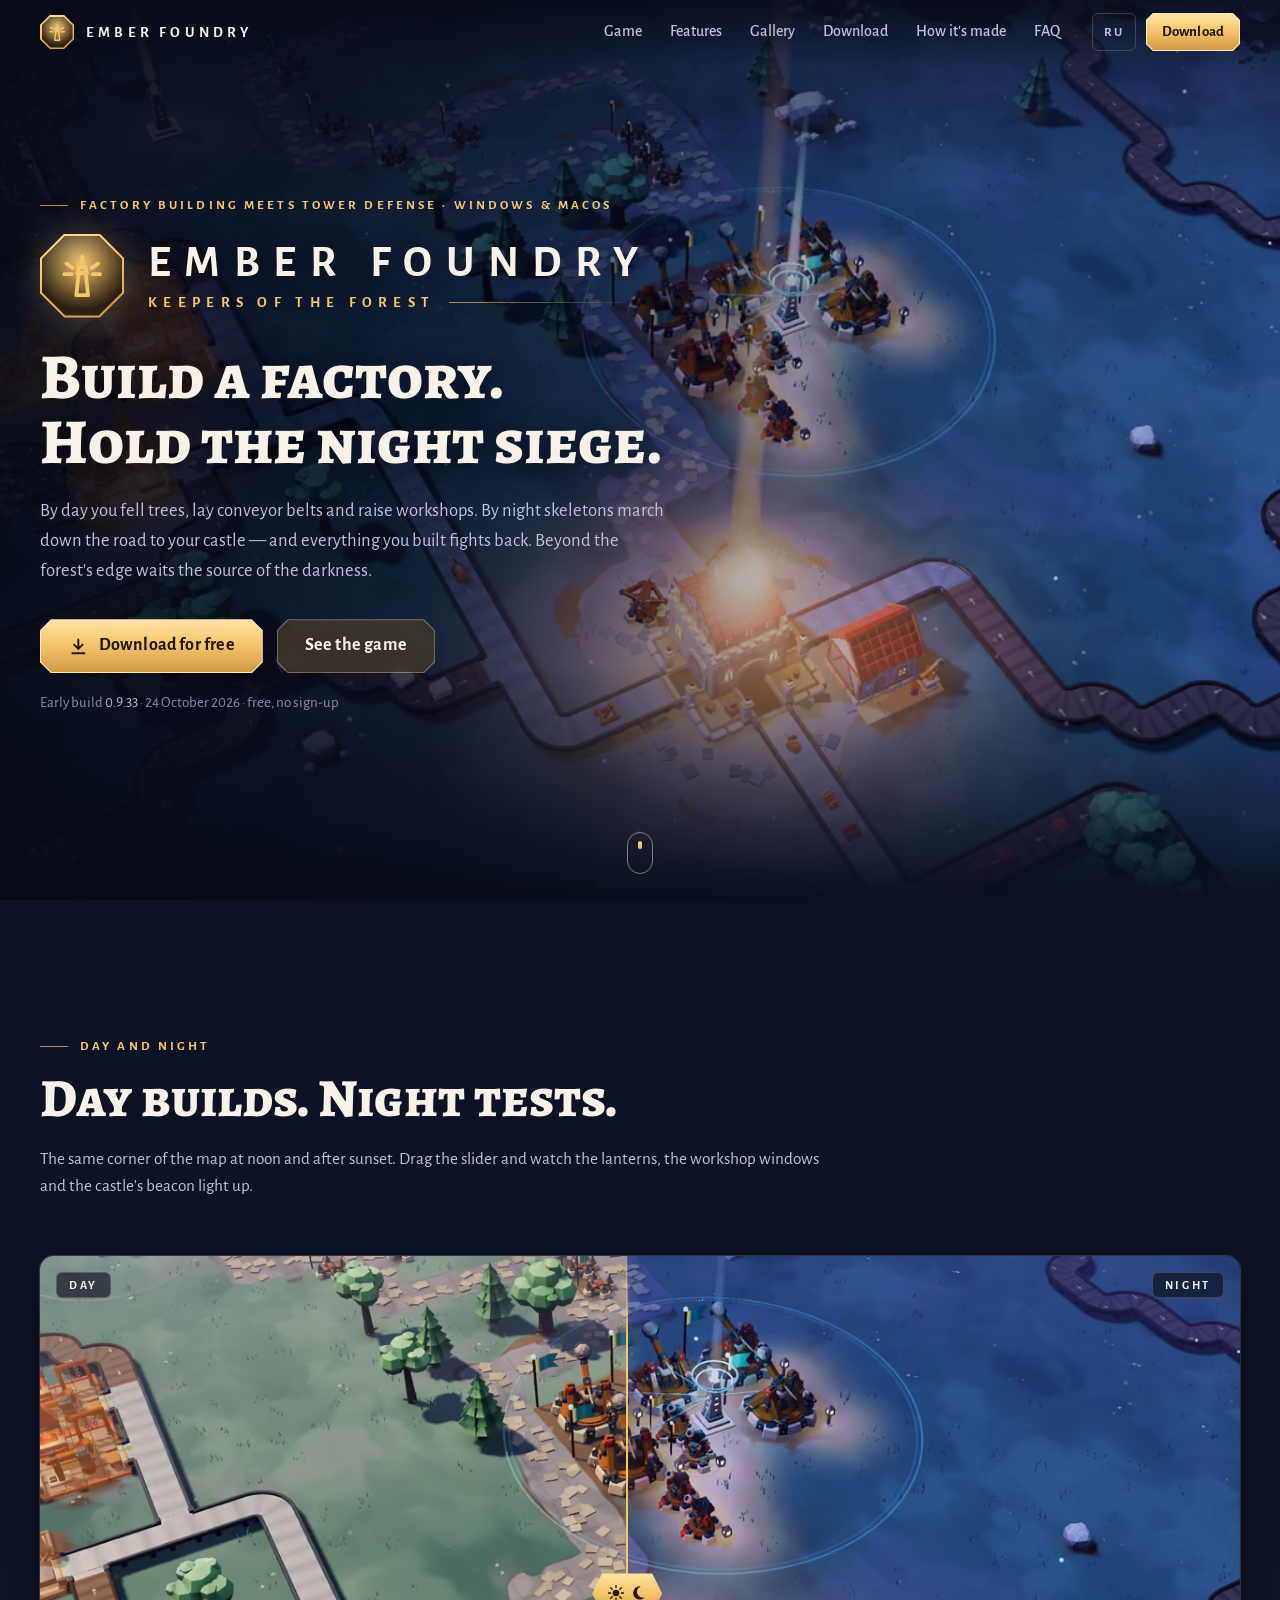
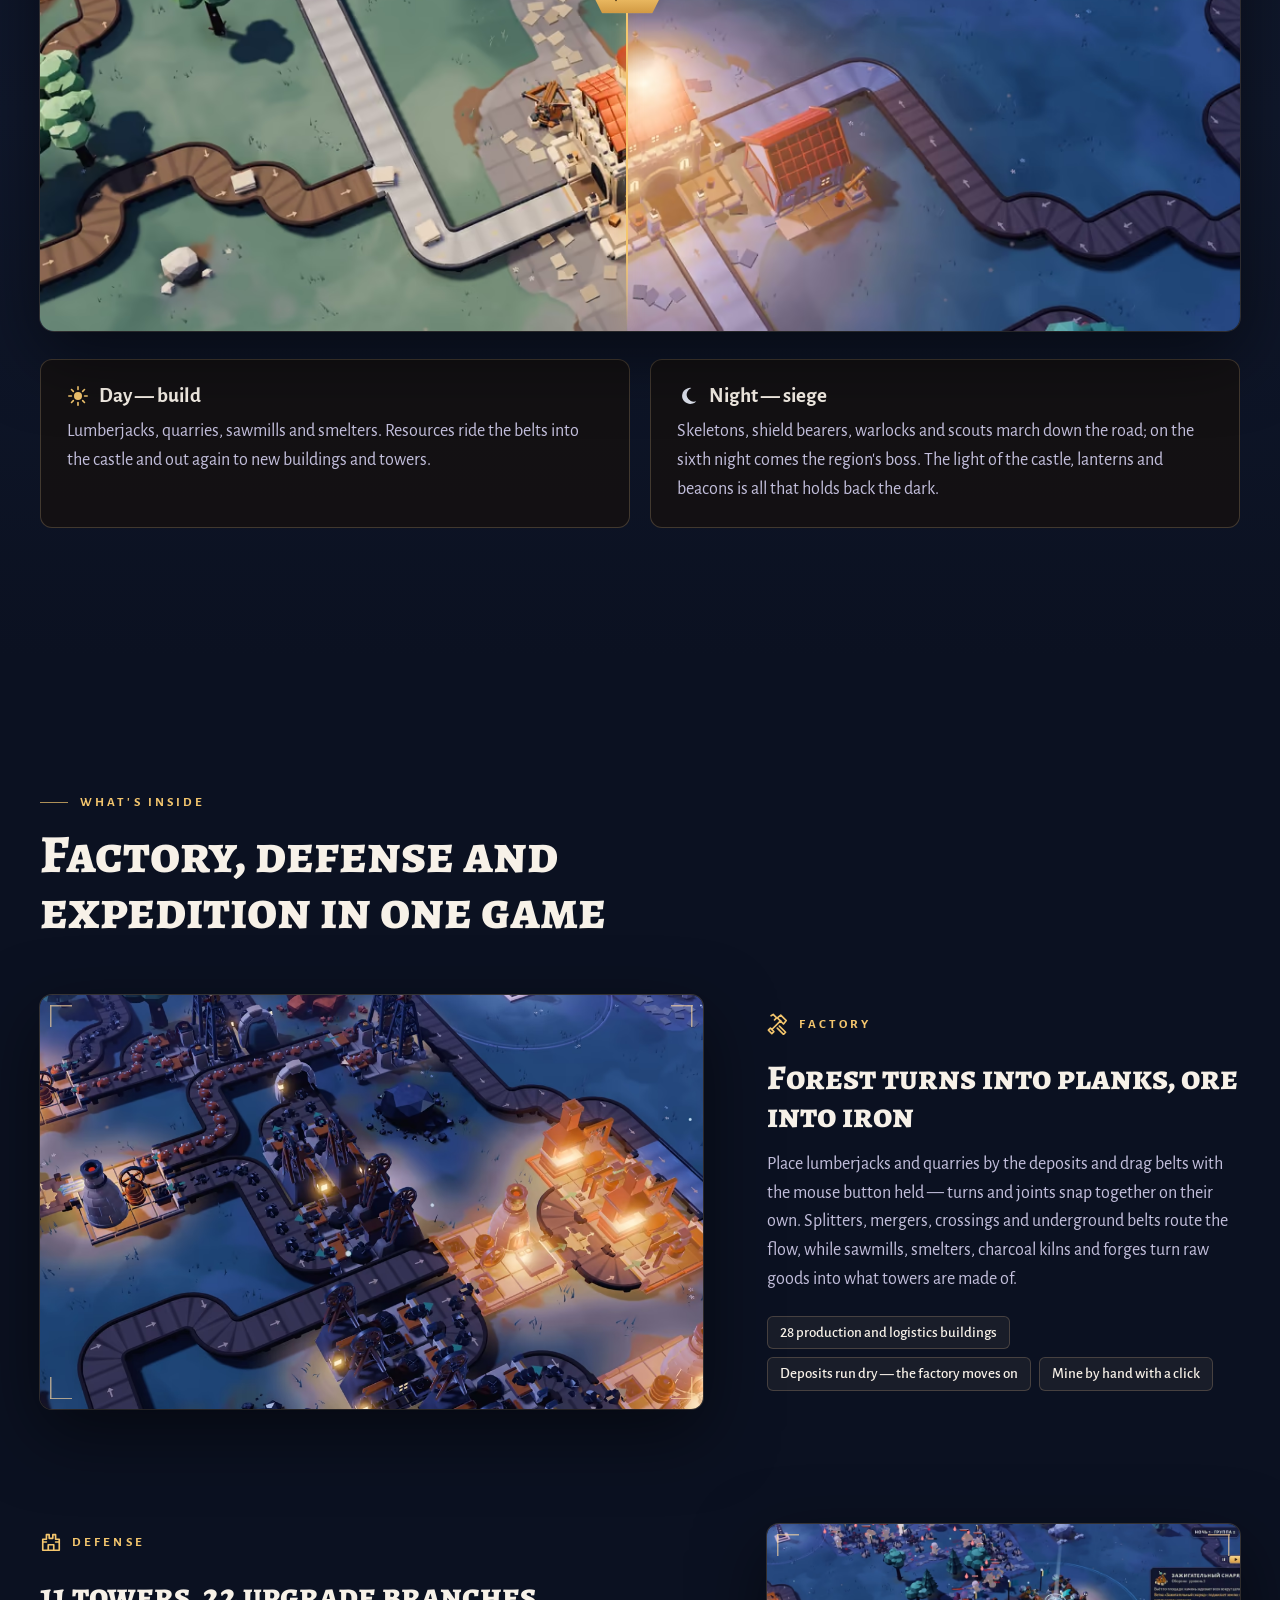
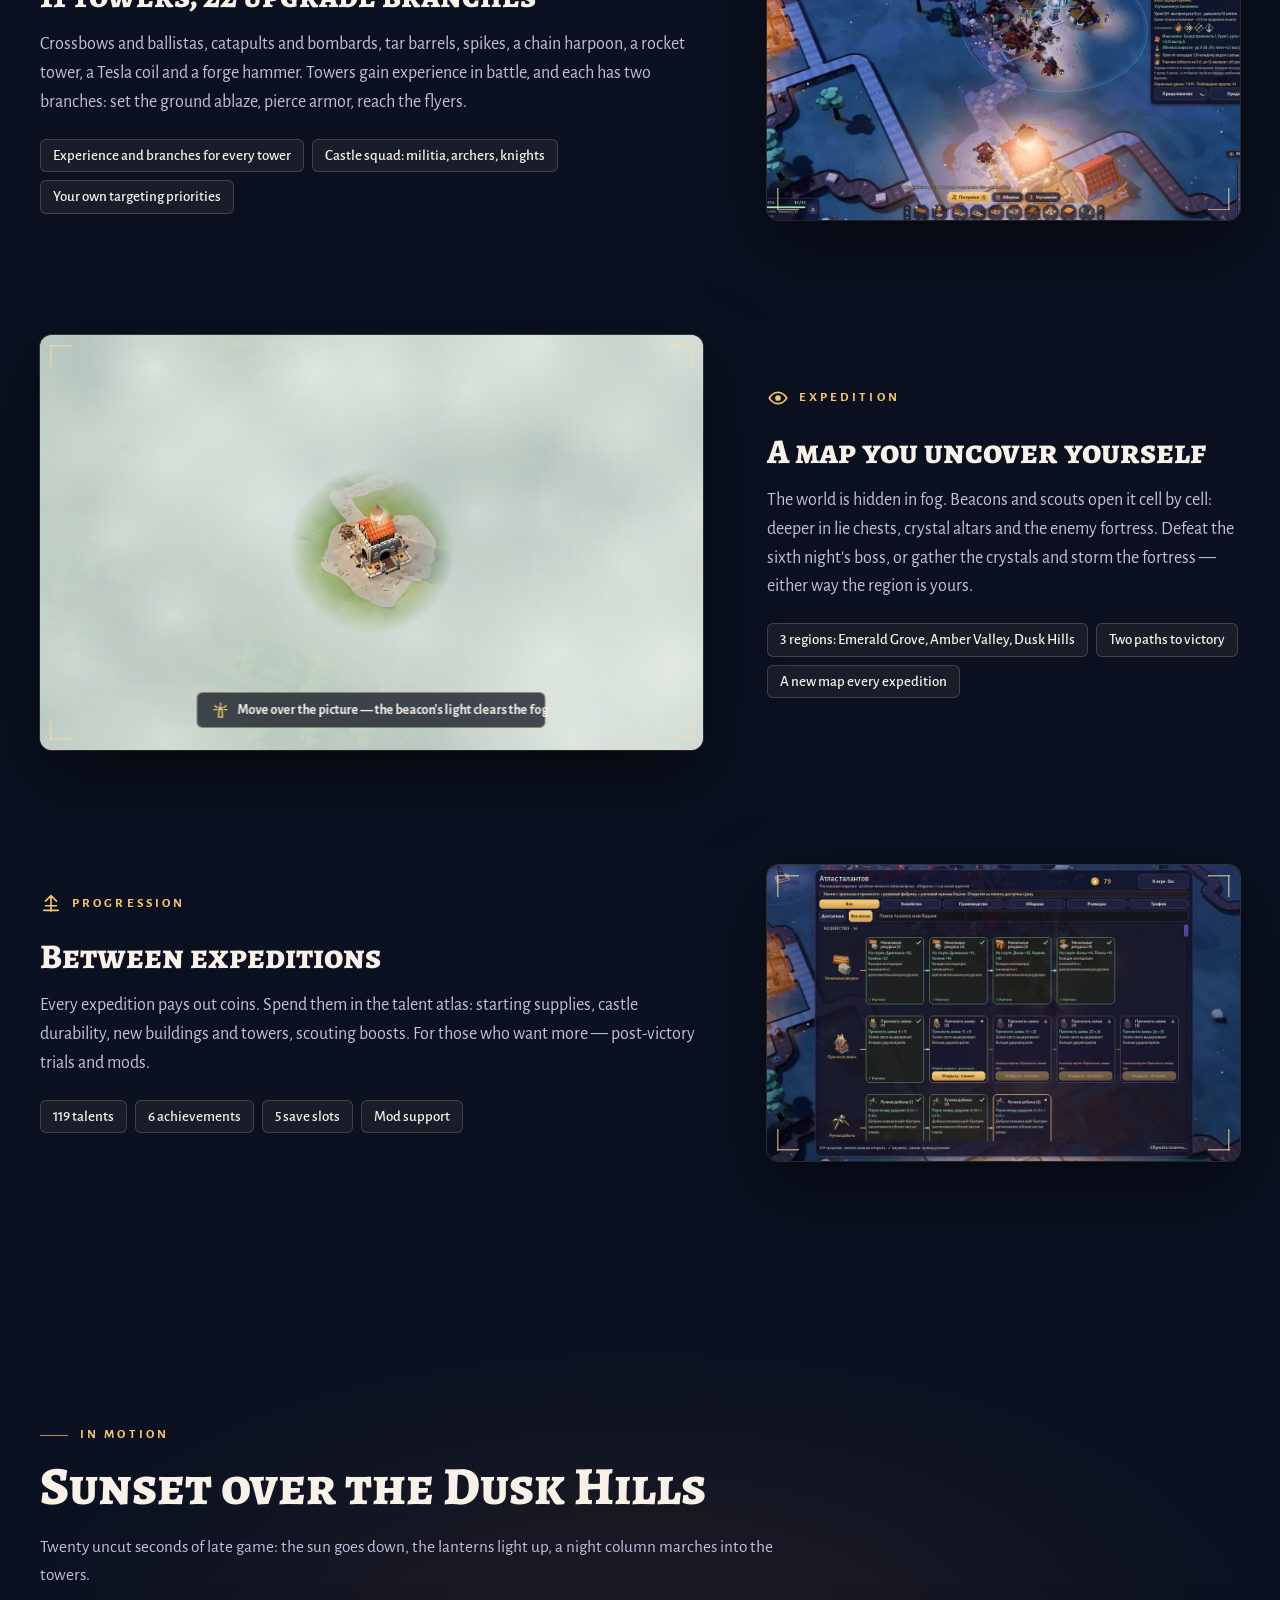
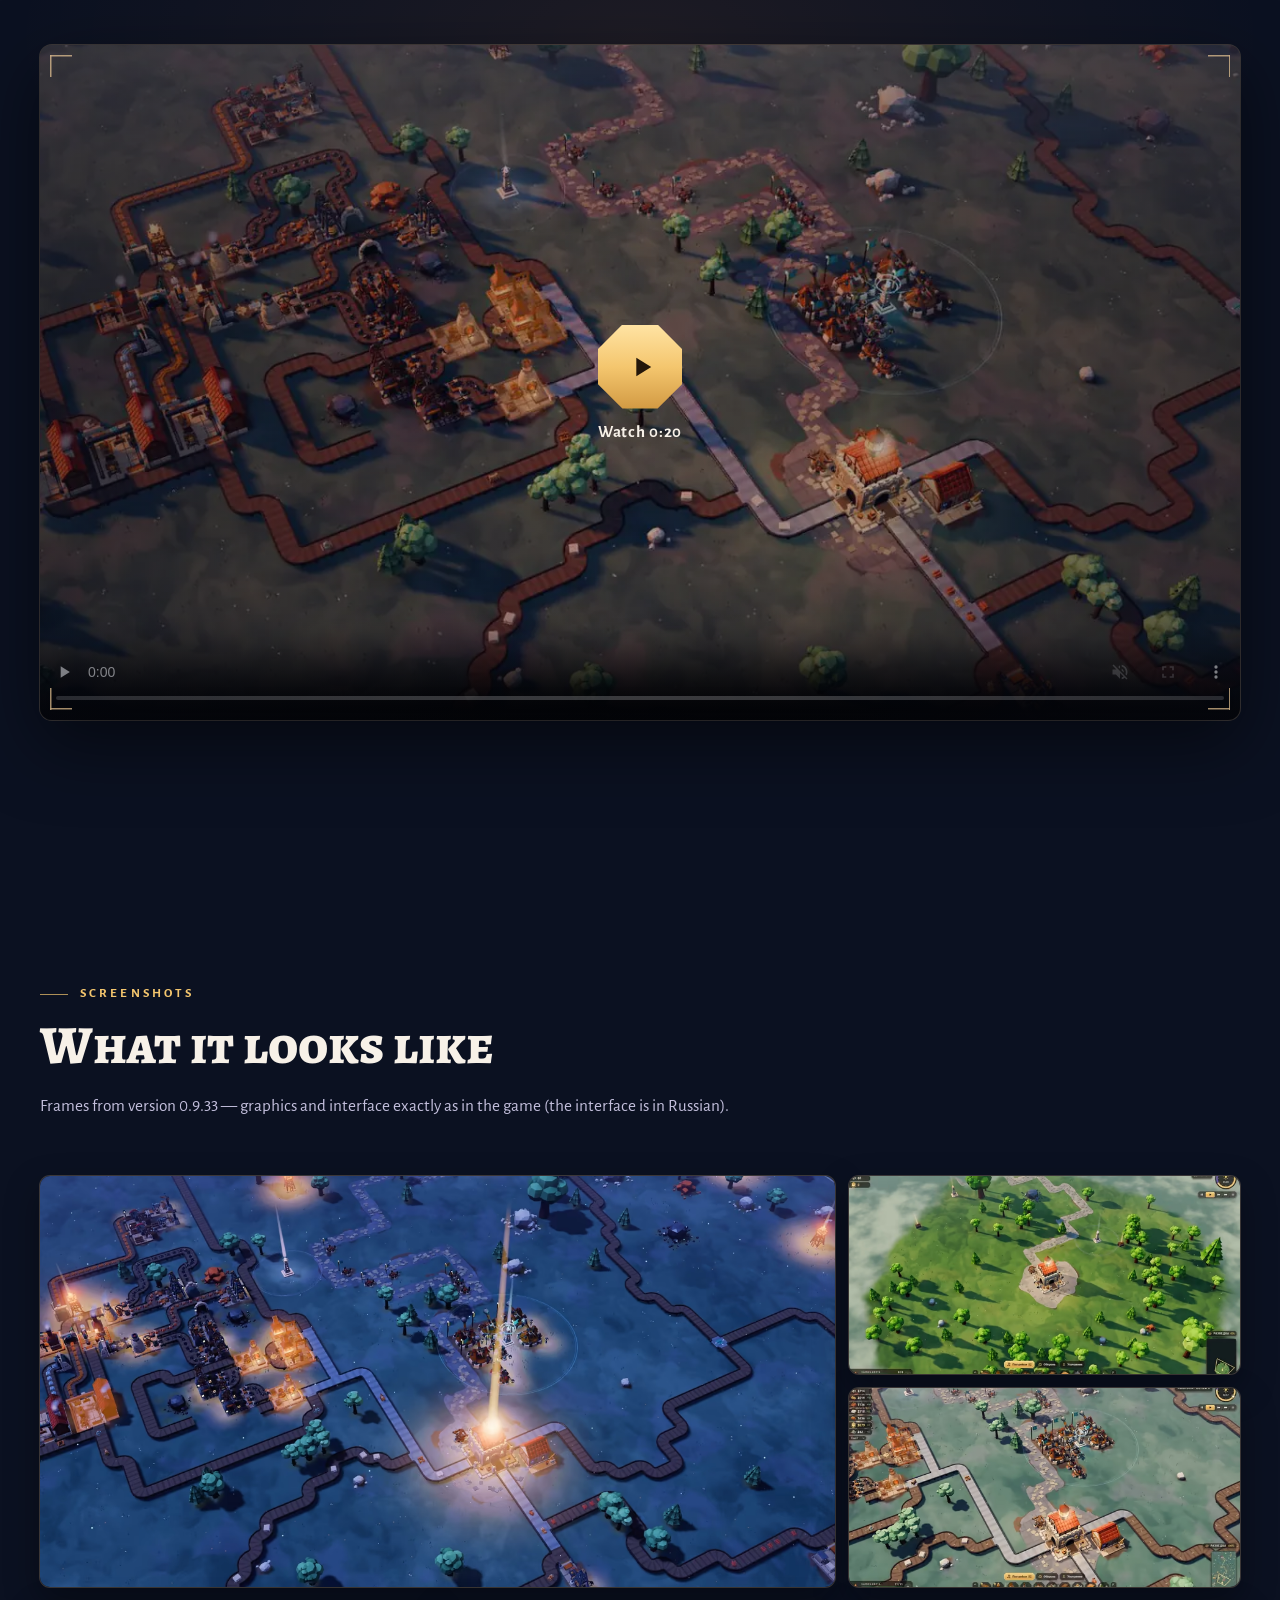
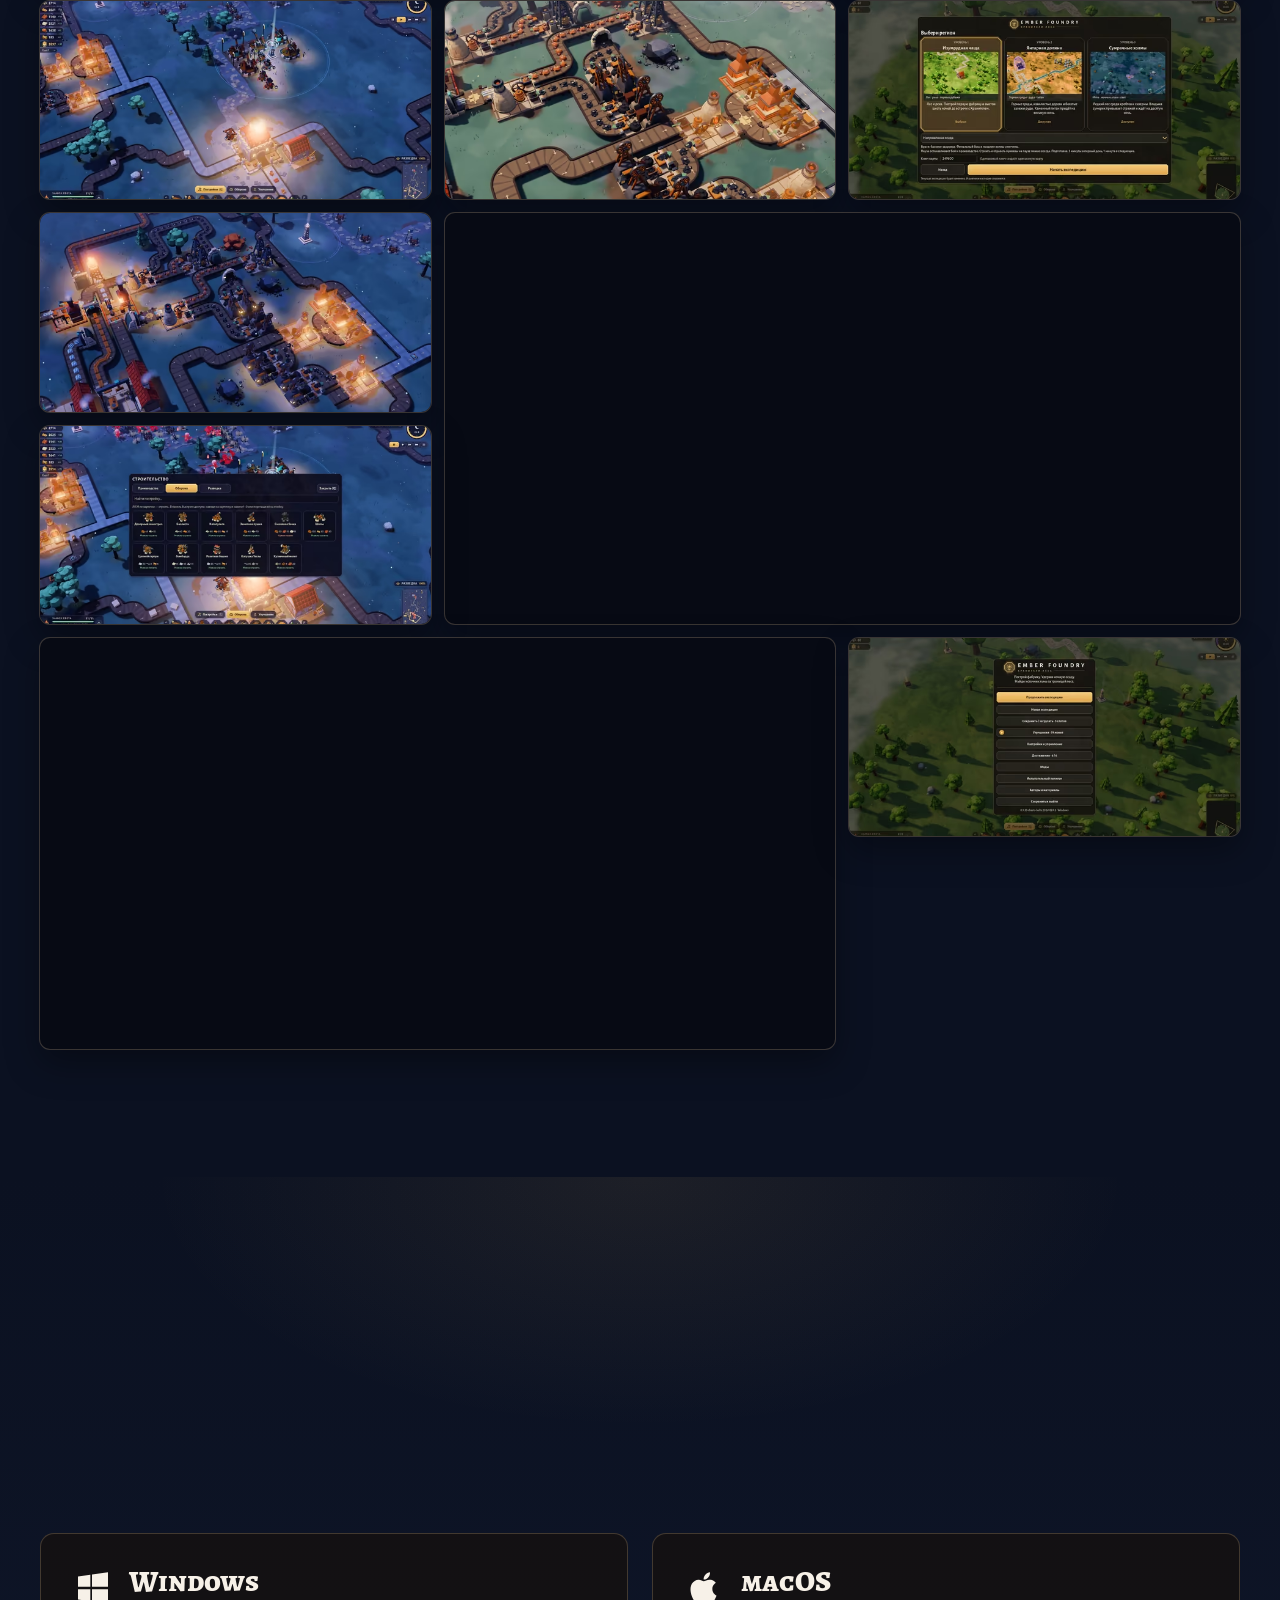
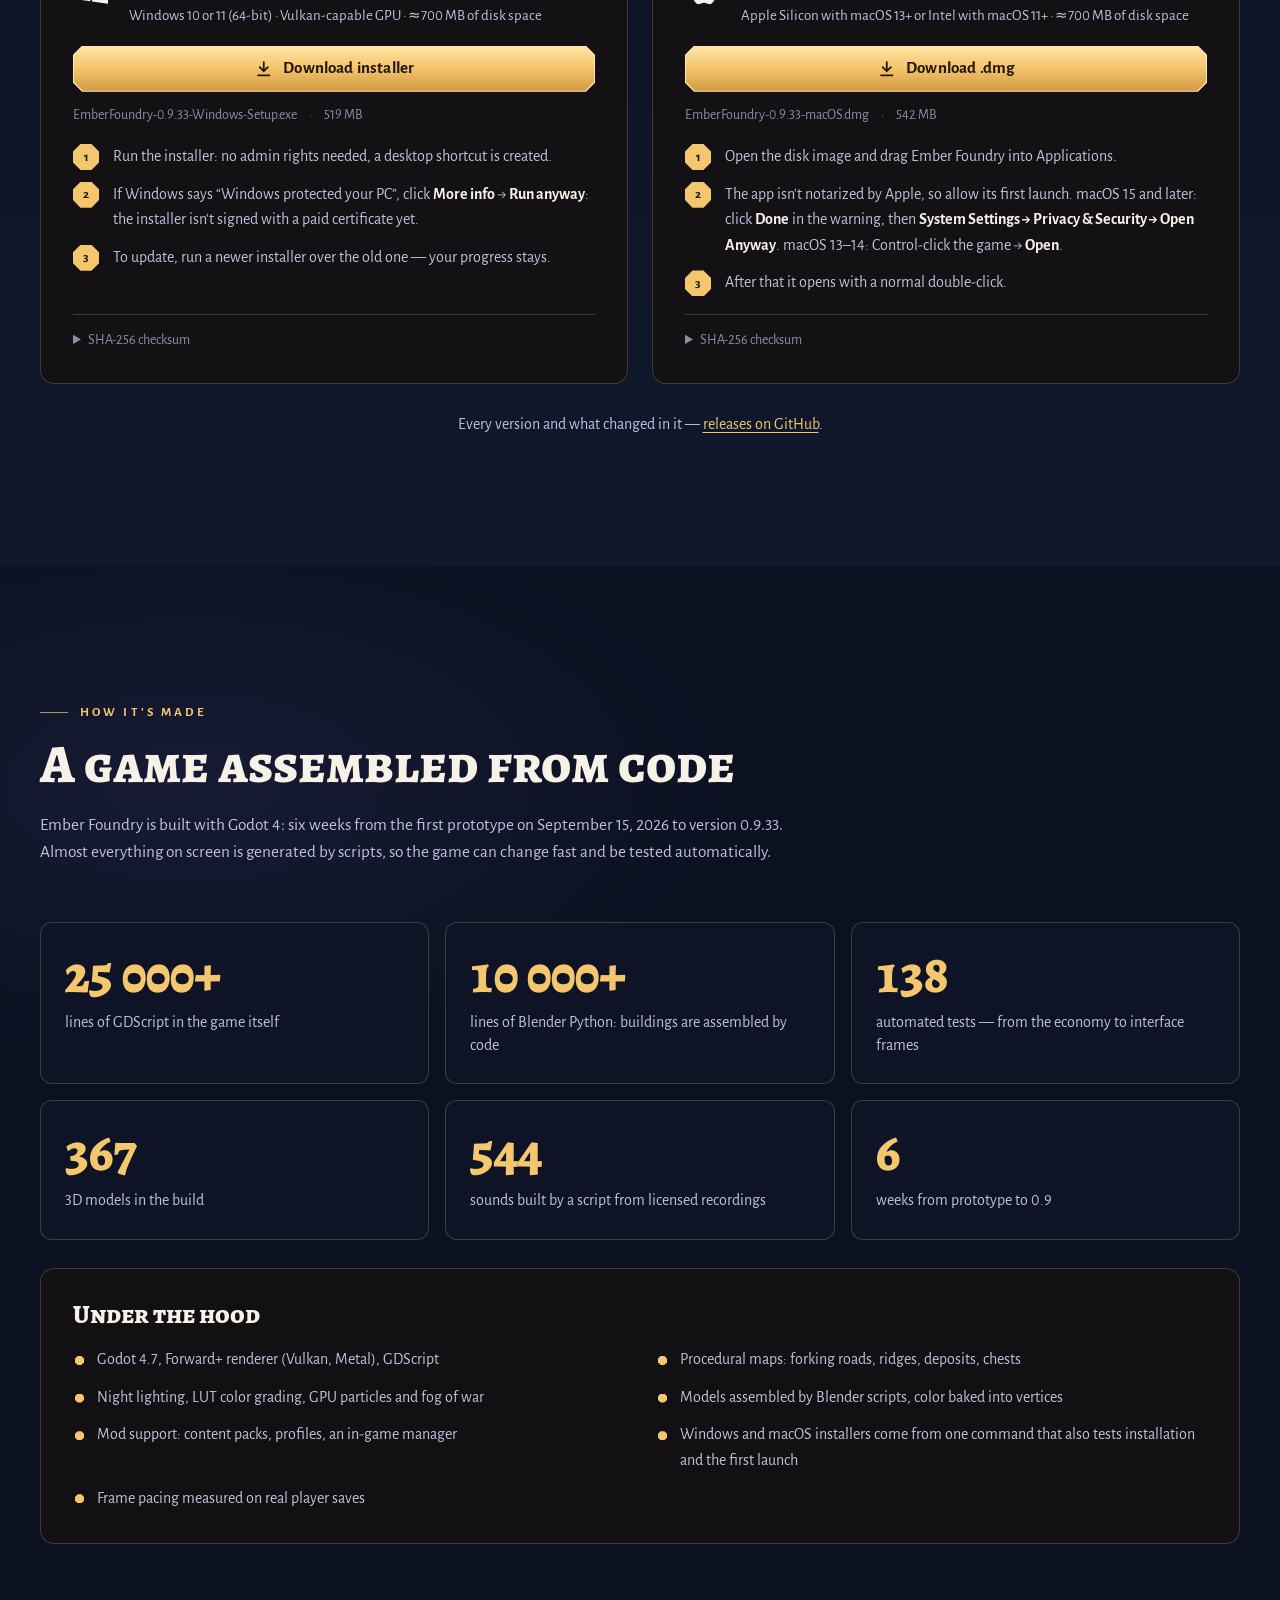
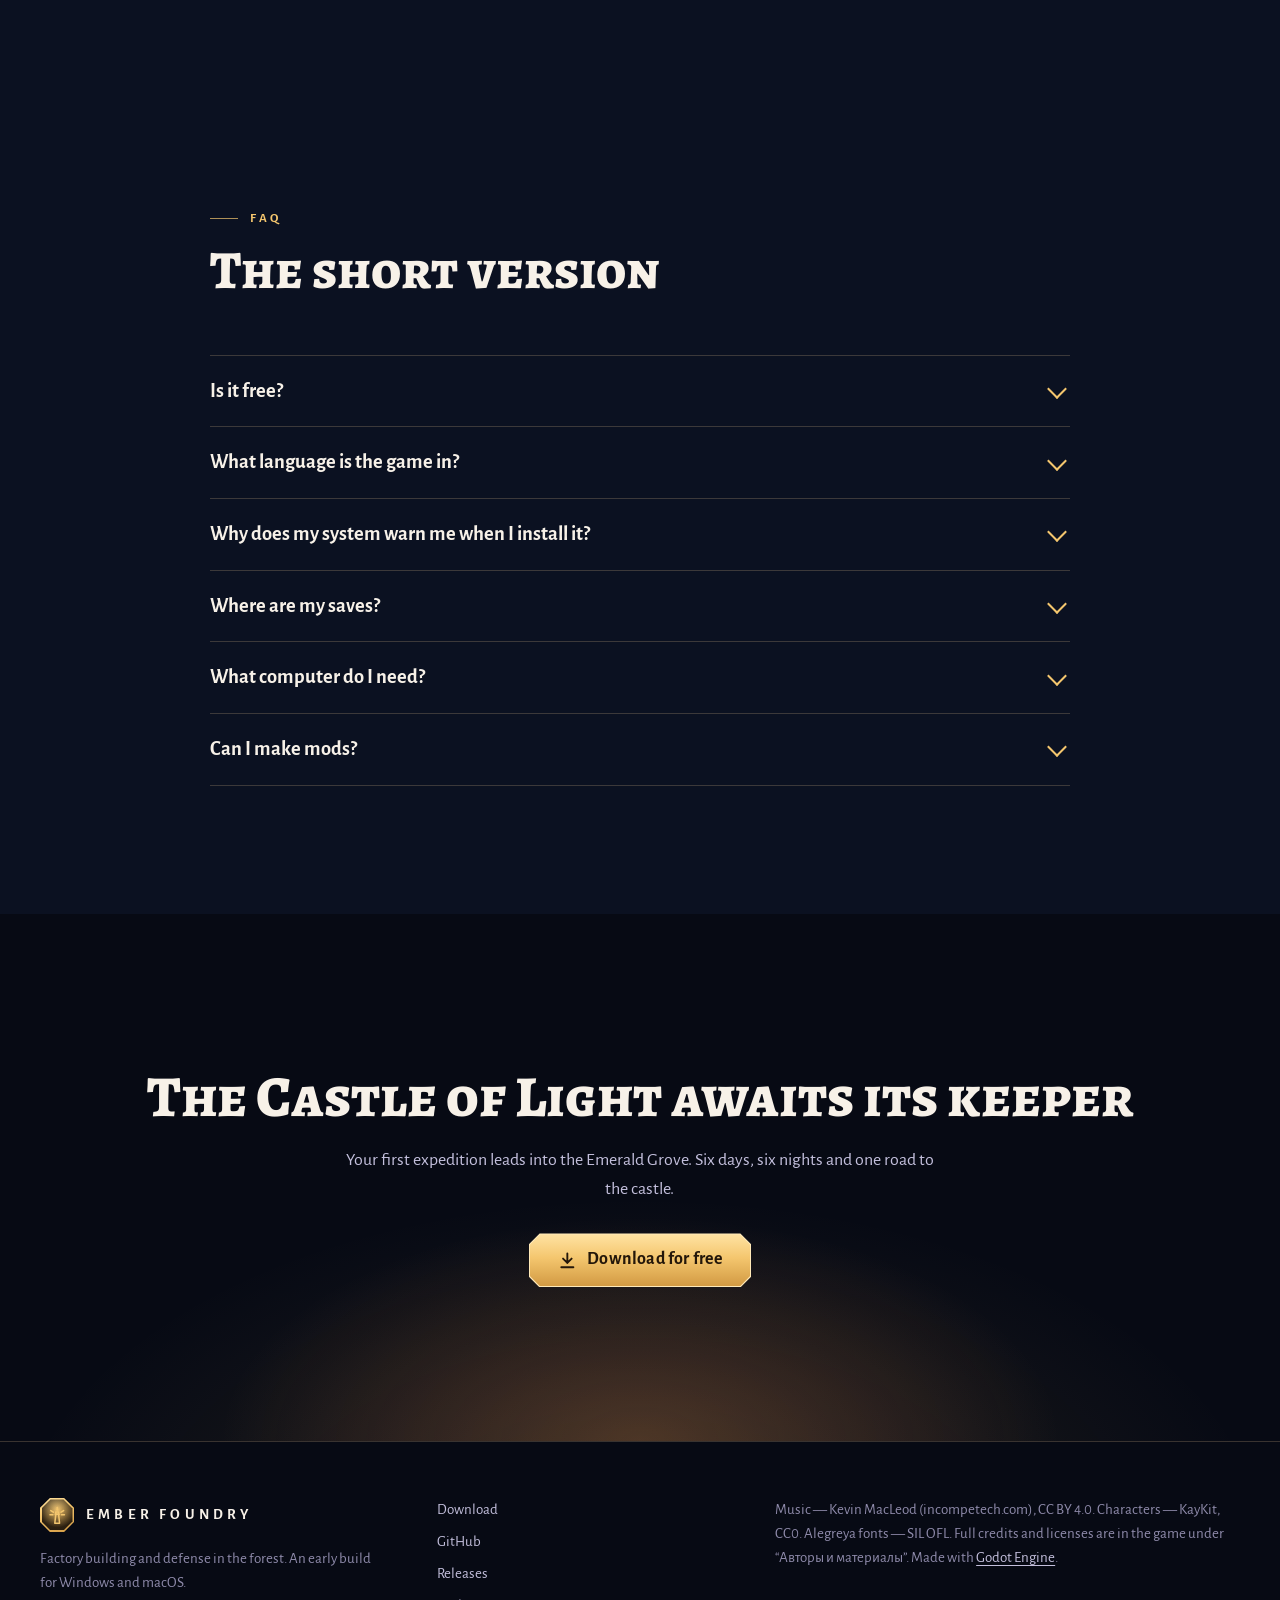
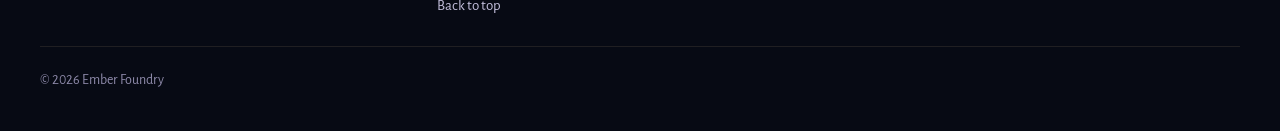
==== index.html @ 4d61103a "Ember Foundry website: RU/EN landing with real 0.9.33 shots and downloads Static site for GitHub Pag" ====
<!doctype html>
<html lang="ru" data-repo="mazamaka/ember-foundry-game">
<head>
<meta charset="utf-8">
<meta name="viewport" content="width=device-width, initial-scale=1, viewport-fit=cover">
<script>document.documentElement.classList.add("js")</script>
<title>Ember Foundry — Хранители леса · фабрика и tower defense</title>
<meta name="description" content="Ember Foundry — фабрика и оборона в лесу: днём строишь производство и прокладываешь ленты, ночью держишь осаду замка. Бесплатно для Windows и macOS.">
<meta name="theme-color" content="#0c1222">
<link rel="canonical" href="https://mazamaka.github.io/ember-foundry-game/">
<link rel="icon" href="favicon.svg" type="image/svg+xml">
<link rel="icon" href="favicon.ico" sizes="48x48">
<link rel="apple-touch-icon" href="assets/img/apple-touch-icon.png">
<link rel="manifest" href="site.webmanifest">
<meta property="og:type" content="website">
<meta property="og:site_name" content="Ember Foundry">
<meta property="og:title" content="Ember Foundry — Хранители леса">
<meta property="og:description" content="Построй фабрику. Удержи ночную осаду. Бесплатно для Windows и macOS.">
<meta property="og:url" content="https://mazamaka.github.io/ember-foundry-game/">
<meta property="og:image" content="https://mazamaka.github.io/ember-foundry-game/assets/img/og.jpg">
<meta property="og:image:width" content="1200">
<meta property="og:image:height" content="630">
<meta property="og:locale" content="ru_RU">
<meta property="og:locale:alternate" content="en_US">
<meta name="twitter:card" content="summary_large_image">
<link rel="preload" href="assets/fonts/alegreya-sans-400.woff2" as="font" type="font/woff2" crossorigin>
<link rel="preload" href="assets/fonts/alegreya-sans-700.woff2" as="font" type="font/woff2" crossorigin>
<link rel="preload" href="assets/fonts/alegreya-sc-800.woff2" as="font" type="font/woff2" crossorigin>
<link rel="stylesheet" href="assets/css/site.css">
<script type="application/ld+json">
{"@context":"https://schema.org","@type":"VideoGame","name":"Ember Foundry","alternateName":"Ember Foundry — Хранители леса","url":"https://mazamaka.github.io/ember-foundry-game/","image":"https://mazamaka.github.io/ember-foundry-game/assets/img/og.jpg","description":"Фабрика и tower defense в лесу: днём строишь производство, ночью держишь осаду замка.","genre":["Factory","Tower defense","Strategy"],"gamePlatform":["Windows","macOS"],"operatingSystem":"Windows 10, Windows 11, macOS","applicationCategory":"Game","inLanguage":"ru","offers":{"@type":"Offer","price":"0","priceCurrency":"USD"}}
</script>
<script src="assets/js/i18n.js" defer></script>
<script src="assets/js/site.js" defer></script>
</head>
<body>
<a class="skip" href="#main" data-i18n="skip">К содержимому</a>
<span class="header-sentinel" aria-hidden="true"></span>
<header class="site-header" data-header>
  <div class="wrap header-bar">
    <a class="brand" href="#top" aria-label="Ember Foundry — наверх" data-i18n-aria="brand.aria">
      <span class="emblem emblem-sm" aria-hidden="true"><svg viewBox="0 0 24 24"><use href="#beacon"/></svg></span>
      <span class="brand-word">Ember Foundry</span>
    </a>
    <nav class="site-nav" id="site-nav" aria-label="Разделы" data-i18n-aria="nav.aria">
      <ul>
        <li><a href="#daynight" data-i18n="nav.game">Игра</a></li>
        <li><a href="#features" data-i18n="nav.features">Возможности</a></li>
        <li><a href="#gallery" data-i18n="nav.gallery">Галерея</a></li>
        <li><a href="#download" data-i18n="nav.download">Скачать</a></li>
        <li><a href="#craft" data-i18n="nav.craft">Как сделано</a></li>
        <li><a href="#faq" data-i18n="nav.faq">Вопросы</a></li>
      </ul>
    </nav>
    <div class="header-tools">
      <button class="lang" type="button" data-lang-toggle aria-label="Switch to English">EN</button>
      <a class="btn btn-gold btn-sm header-cta" href="#download" data-i18n="cta.download.short">Скачать</a>
      <button class="burger" type="button" aria-expanded="false" aria-controls="site-nav" data-burger>
        <span class="visually-hidden" data-i18n="nav.menu">Меню</span><span class="burger-lines" aria-hidden="true"></span>
      </button>
    </div>
  </div>
</header>

<main id="main">
<section class="hero" id="top">
  <div class="hero-media" aria-hidden="true">
    <picture>
      <source type="image/avif" srcset="assets/img/night-hero-640.avif 640w, assets/img/night-hero-1280.avif 1280w, assets/img/night-hero-1920.avif 1920w" sizes="100vw">
      <source type="image/webp" srcset="assets/img/night-hero-640.webp 640w, assets/img/night-hero-1280.webp 1280w, assets/img/night-hero-1920.webp 1920w" sizes="100vw">
      <img class="hero-still" src="assets/img/night-hero-1280.jpg" width="1920" height="1080" alt="" fetchpriority="high">
    </picture>
    <video class="hero-video" muted loop playsinline preload="none" data-hero-video data-poster="assets/video/hero-poster.webp">
      <source data-src="assets/video/hero.mp4" type="video/mp4">
    </video>
    <canvas class="embers" data-embers></canvas>
  </div>
  <div class="wrap hero-inner">
    <p class="eyebrow" data-i18n="hero.eyebrow">Фабрика и tower defense · Windows и macOS</p>
    <h1 class="lockup">
      <span class="emblem" aria-hidden="true"><svg viewBox="0 0 24 24"><use href="#beacon"/></svg></span>
      <span class="lockup-text">
        <span class="lockup-word">Ember Foundry</span>
        <span class="lockup-motto"><span data-i18n="motto">Хранители леса</span><span class="rule" aria-hidden="true"></span></span>
      </span>
    </h1>
    <p class="tagline" data-i18n-html="hero.tagline">Построй фабрику.<br>Удержи ночную осаду.</p>
    <p class="lead" data-i18n="hero.lead">Днём рубишь лес, прокладываешь ленты и ставишь мастерские. Ночью по дороге к замку идут скелеты — и всё, что ты построил, работает на оборону. А за границей леса ждёт источник тьмы.</p>
    <div class="cta-row">
      <a class="btn btn-gold btn-lg" href="#download" data-primary-download>
        <svg class="i" viewBox="0 0 24 24" aria-hidden="true"><use href="#i-download"/></svg>
        <span data-primary-label data-i18n="cta.download">Скачать бесплатно</span>
      </a>
      <a class="btn btn-ghost btn-lg" href="#daynight" data-i18n="cta.look">Посмотреть игру</a>
    </div>
    <p class="hero-meta" data-release-meta><span data-i18n="meta.early">Ранняя версия</span> <span data-release="version">0.9.33</span><span class="release-date" data-release="date"></span> · <span data-i18n="meta.free">бесплатно, без регистрации</span></p>
  </div>
  <button class="video-toggle" type="button" data-video-toggle aria-pressed="false" hidden>
    <svg class="i" viewBox="0 0 24 24" aria-hidden="true"><use href="#i-pause"/></svg><span class="visually-hidden" data-i18n="video.pause">Остановить фоновое видео</span>
  </button>
  <a class="scroll-cue" href="#daynight" aria-label="Дальше" data-i18n-aria="cue"><span></span></a>
</section>

<section class="section daynight" id="daynight">
  <div class="wrap">
    <header class="section-head reveal">
      <p class="kicker" data-i18n="dn.kicker">Смена суток</p>
      <h2 data-i18n-html="dn.title">День строит. Ночь&nbsp;проверяет.</h2>
      <p data-i18n="dn.text">Один и тот же уголок карты в полдень и после заката. Потяни ползунок — и посмотри, как загораются фонари, окна мастерских и маяк над замком.</p>
    </header>
    <div class="compare reveal" data-compare style="--pos: 50%">
      <picture>
        <source type="image/avif" srcset="assets/img/night-mid-640.avif 640w, assets/img/night-mid-1280.avif 1280w, assets/img/night-mid-1920.avif 1920w" sizes="(min-width: 1240px) 1192px, 100vw">
        <source type="image/webp" srcset="assets/img/night-mid-640.webp 640w, assets/img/night-mid-1280.webp 1280w, assets/img/night-mid-1920.webp 1920w" sizes="(min-width: 1240px) 1192px, 100vw">
        <img src="assets/img/night-mid-1280.jpg" width="1920" height="1080" loading="lazy" decoding="async" alt="Замок и башни ночью: горят фонари и маяк" data-i18n-alt="dn.alt.night">
      </picture>
      <div class="compare-day">
        <picture>
          <source type="image/avif" srcset="assets/img/day-mid-640.avif 640w, assets/img/day-mid-1280.avif 1280w, assets/img/day-mid-1920.avif 1920w" sizes="(min-width: 1240px) 1192px, 100vw">
          <source type="image/webp" srcset="assets/img/day-mid-640.webp 640w, assets/img/day-mid-1280.webp 1280w, assets/img/day-mid-1920.webp 1920w" sizes="(min-width: 1240px) 1192px, 100vw">
          <img src="assets/img/day-mid-1280.jpg" width="1920" height="1080" loading="lazy" decoding="async" alt="Тот же вид в полдень" data-i18n-alt="dn.alt.day">
        </picture>
      </div>
      <div class="compare-handle" aria-hidden="true">
        <span class="compare-knob"><svg viewBox="0 0 24 24"><use href="#i-sun"/></svg><svg viewBox="0 0 24 24"><use href="#i-moon"/></svg></span>
      </div>
      <span class="compare-label compare-label-day" aria-hidden="true" data-i18n="dn.day">День</span>
      <span class="compare-label compare-label-night" aria-hidden="true" data-i18n="dn.night">Ночь</span>
      <input class="compare-range" type="range" min="0" max="100" value="50" aria-label="Граница дня и ночи" data-i18n-aria="dn.range">
    </div>
    <div class="dn-notes">
      <article class="note reveal">
        <h3><svg class="i" viewBox="0 0 24 24" aria-hidden="true"><use href="#i-sun"/></svg><span data-i18n="dn.day.title">День — стройка</span></h3>
        <p data-i18n="dn.day.text">Лесорубы, каменоломни, лесопилки и плавильни. Ресурсы едут по лентам в замок, а из него — на новые постройки и башни.</p>
      </article>
      <article class="note reveal">
        <h3><svg class="i" viewBox="0 0 24 24" aria-hidden="true"><use href="#i-moon"/></svg><span data-i18n="dn.night.title">Ночь — осада</span></h3>
        <p data-i18n="dn.night.text">По дороге идут скелеты, щитоносцы, колдуны и разведчики, на шестую ночь — босс региона. Свет замка, фонарей и маяков — всё, что держит тьму.</p>
      </article>
    </div>
  </div>
</section>

<section class="section features" id="features">
  <div class="wrap">
    <header class="section-head reveal">
      <p class="kicker" data-i18n="ft.kicker">Что внутри</p>
      <h2 data-i18n-html="ft.title">Фабрика, оборона и экспедиция — в&nbsp;одной игре</h2>
    </header>

    <article class="feature reveal">
      <div class="feature-media frame">
        <picture>
          <source type="image/avif" srcset="assets/img/factory-night-640.avif 640w, assets/img/factory-night-1280.avif 1280w, assets/img/factory-night-1920.avif 1920w" sizes="(min-width: 960px) 58vw, 100vw">
          <source type="image/webp" srcset="assets/img/factory-night-640.webp 640w, assets/img/factory-night-1280.webp 1280w, assets/img/factory-night-1920.webp 1920w" sizes="(min-width: 960px) 58vw, 100vw">
          <img src="assets/img/factory-night-1280.jpg" width="1920" height="1080" loading="lazy" decoding="async" alt="Ночная фабрика: шахты, ленты с рудой и углём, плавильни и кузницы" data-i18n-alt="f1.alt">
        </picture>
      </div>
      <div class="feature-text">
        <p class="feature-tag"><svg class="i" viewBox="0 0 24 24" aria-hidden="true"><use href="#i-build"/></svg><span data-i18n="f1.tag">Фабрика</span></p>
        <h3 data-i18n="f1.title">Лес становится досками, руда — железом</h3>
        <p data-i18n="f1.text">Ставь лесорубов и каменоломни у залежей и тяни ленты зажатой кнопкой мыши — повороты и стыки сложатся сами. Развилки, слияния, перекрёстки и подземные ленты разводят потоки, а лесопилки, плавильни, угольные печи и кузницы превращают сырьё в то, из чего строят башни.</p>
        <ul class="chips">
          <li data-i18n="f1.c1">28 производственных и транспортных построек</li>
          <li data-i18n="f1.c2">Залежи кончаются — фабрика переезжает</li>
          <li data-i18n="f1.c3">Ручная добыча кликом</li>
        </ul>
      </div>
    </article>

    <article class="feature feature-flip reveal">
      <div class="feature-media frame">
        <picture>
          <source type="image/avif" srcset="assets/img/battle-tower-640.avif 640w, assets/img/battle-tower-1280.avif 1280w, assets/img/battle-tower-1920.avif 1920w" sizes="(min-width: 960px) 58vw, 100vw">
          <source type="image/webp" srcset="assets/img/battle-tower-640.webp 640w, assets/img/battle-tower-1280.webp 1280w, assets/img/battle-tower-1920.webp 1920w" sizes="(min-width: 960px) 58vw, 100vw">
          <img src="assets/img/battle-tower-1280.jpg" width="1920" height="1080" loading="lazy" decoding="async" alt="Ночной бой у башен: открыта карточка катапульты с веткой «Зажигательный снаряд»" data-i18n-alt="f2.alt">
        </picture>
      </div>
      <div class="feature-text">
        <p class="feature-tag"><svg class="i" viewBox="0 0 24 24" aria-hidden="true"><use href="#i-fortress"/></svg><span data-i18n="f2.tag">Оборона</span></p>
        <h3 data-i18n="f2.title">11 башен и 22 ветки улучшений</h3>
        <p data-i18n="f2.text">Самострелы и баллисты, катапульты и бомбарды, смоляные бочки, шипы, цепной гарпун, ракетная башня, катушка Теслы и кузнечный молот. Башни набирают опыт в бою, а у каждой — две ветки: поджечь землю, пробить броню, достать летающих.</p>
        <ul class="chips">
          <li data-i18n="f2.c1">Опыт и ветки у каждой башни</li>
          <li data-i18n="f2.c2">Отряд замка: ополчение, лучники, рыцари</li>
          <li data-i18n="f2.c3">Свои приоритеты целей</li>
        </ul>
      </div>
    </article>

    <article class="feature reveal">
      <div class="feature-media frame fog-frame" data-fog>
        <picture>
          <source type="image/avif" srcset="assets/img/grove-start-640.avif 640w, assets/img/grove-start-1280.avif 1280w, assets/img/grove-start-1920.avif 1920w" sizes="(min-width: 960px) 58vw, 100vw">
          <source type="image/webp" srcset="assets/img/grove-start-640.webp 640w, assets/img/grove-start-1280.webp 1280w, assets/img/grove-start-1920.webp 1920w" sizes="(min-width: 960px) 58vw, 100vw">
          <img src="assets/img/grove-start-1280.jpg" width="1920" height="1080" loading="lazy" decoding="async" alt="Начало экспедиции: замок света посреди Изумрудной чащи" data-i18n-alt="f3.alt">
        </picture>
        <canvas class="fog" aria-hidden="true"></canvas>
        <p class="fog-hint" aria-hidden="true"><svg class="i" viewBox="0 0 24 24"><use href="#beacon"/></svg><span data-i18n="f3.hint">Веди курсором — свет маяка разгонит туман</span></p>
      </div>
      <div class="feature-text">
        <p class="feature-tag"><svg class="i" viewBox="0 0 24 24" aria-hidden="true"><use href="#i-eye"/></svg><span data-i18n="f3.tag">Экспедиция</span></p>
        <h3 data-i18n="f3.title">Карта, которую открываешь сам</h3>
        <p data-i18n="f3.text">Мир скрыт туманом. Маяки и разведка открывают его клетка за клеткой: в глубине — сундуки, алтари с кристаллами и вражеская крепость. Победи босса шестой ночи или собери кристаллы и возьми крепость штурмом — так выигрывается регион.</p>
        <ul class="chips">
          <li data-i18n="f3.c1">3 региона: Изумрудная чаща, Янтарная долина, Сумрачные холмы</li>
          <li data-i18n="f3.c2">Два пути к победе</li>
          <li data-i18n="f3.c3">Новая карта в каждой экспедиции</li>
        </ul>
      </div>
    </article>

    <article class="feature feature-flip reveal">
      <div class="feature-media frame">
        <picture>
          <source type="image/avif" srcset="assets/img/upgrades-640.avif 640w, assets/img/upgrades-1280.avif 1280w, assets/img/upgrades-1920.avif 1920w" sizes="(min-width: 960px) 58vw, 100vw">
          <source type="image/webp" srcset="assets/img/upgrades-640.webp 640w, assets/img/upgrades-1280.webp 1280w, assets/img/upgrades-1920.webp 1920w" sizes="(min-width: 960px) 58vw, 100vw">
          <img src="assets/img/upgrades-1280.jpg" width="1920" height="1080" loading="lazy" decoding="async" alt="Атлас талантов: цепочки постоянных улучшений" data-i18n-alt="f4.alt">
        </picture>
      </div>
      <div class="feature-text">
        <p class="feature-tag"><svg class="i" viewBox="0 0 24 24" aria-hidden="true"><use href="#i-upgrade"/></svg><span data-i18n="f4.tag">Прокачка</span></p>
        <h3 data-i18n="f4.title">Между экспедициями</h3>
        <p data-i18n="f4.text">За каждую экспедицию начисляются монеты. Они идут в атлас талантов: стартовые припасы, прочность замка, новые здания и башни, усиления разведки. Для тех, кому мало, — испытания после победы и моды.</p>
        <ul class="chips">
          <li data-i18n="f4.c1">119 талантов</li>
          <li data-i18n="f4.c2">6 достижений</li>
          <li data-i18n="f4.c3">5 слотов сохранения</li>
          <li data-i18n="f4.c4">Поддержка модов</li>
        </ul>
      </div>
    </article>
  </div>
</section>

<section class="section showreel" id="video">
  <div class="wrap">
    <header class="section-head reveal">
      <p class="kicker" data-i18n="vid.kicker">В движении</p>
      <h2 data-i18n="vid.title">Закат над Сумрачными холмами</h2>
      <p data-i18n="vid.text">Двадцать секунд поздней игры без монтажа: солнце садится, загораются фонари, ночная колонна выходит к башням.</p>
    </header>
    <div class="player frame reveal" data-player>
      <video controls muted playsinline preload="none" poster="assets/video/dusk-poster.webp" width="1280" height="720" data-dusk-video>
        <source src="assets/video/dusk.mp4" type="video/mp4">
      </video>
      <button class="player-start" type="button" data-player-start>
        <span class="play-ring" aria-hidden="true"><svg viewBox="0 0 24 24"><use href="#i-play"/></svg></span>
        <span data-i18n="vid.play">Смотреть 0:20</span>
      </button>
    </div>
  </div>
</section>

<section class="section gallery" id="gallery">
  <div class="wrap">
    <header class="section-head reveal">
      <p class="kicker" data-i18n="gal.kicker">Скриншоты</p>
      <h2 data-i18n="gal.title">Как это выглядит</h2>
      <p data-i18n="gal.text">Кадры из версии 0.9.33: графика и интерфейс такие же, как в игре.</p>
    </header>
    <ul class="shots" data-gallery>
      <li class="shot shot-wide reveal"><button type="button" data-full="night-wide" data-i18n-caption="g.night-wide" data-caption="Ночь над поздней фабрикой: лучи замка и маяков"><picture><source type="image/avif" srcset="assets/img/night-wide-640.avif 640w, assets/img/night-wide-1280.avif 1280w" sizes="(min-width: 960px) 66vw, 100vw"><source type="image/webp" srcset="assets/img/night-wide-640.webp 640w, assets/img/night-wide-1280.webp 1280w" sizes="(min-width: 960px) 66vw, 100vw"><img src="assets/img/night-wide-1280.jpg" width="1920" height="1080" loading="lazy" decoding="async" alt="Ночь над поздней фабрикой" data-i18n-alt="g.night-wide.alt"></picture></button></li>
      <li class="shot reveal"><button type="button" data-full="grove-hud" data-i18n-caption="g.grove-hud" data-caption="Первый день в Изумрудной чаще"><picture><source type="image/avif" srcset="assets/img/grove-hud-640.avif 640w, assets/img/grove-hud-1280.avif 1280w" sizes="(min-width: 960px) 33vw, (min-width: 600px) 50vw, 100vw"><source type="image/webp" srcset="assets/img/grove-hud-640.webp 640w, assets/img/grove-hud-1280.webp 1280w" sizes="(min-width: 960px) 33vw, (min-width: 600px) 50vw, 100vw"><img src="assets/img/grove-hud-1280.jpg" width="1920" height="1080" loading="lazy" decoding="async" alt="Первый день в Изумрудной чаще" data-i18n-alt="g.grove-hud.alt"></picture></button></li>
      <li class="shot reveal"><button type="button" data-full="play-day" data-i18n-caption="g.play-day" data-caption="Полдень: фабрика работает, башни ждут ночи"><picture><source type="image/avif" srcset="assets/img/play-day-640.avif 640w, assets/img/play-day-1280.avif 1280w" sizes="(min-width: 960px) 33vw, (min-width: 600px) 50vw, 100vw"><source type="image/webp" srcset="assets/img/play-day-640.webp 640w, assets/img/play-day-1280.webp 1280w" sizes="(min-width: 960px) 33vw, (min-width: 600px) 50vw, 100vw"><img src="assets/img/play-day-1280.jpg" width="1920" height="1080" loading="lazy" decoding="async" alt="Полдень в поздней игре, интерфейс" data-i18n-alt="g.play-day.alt"></picture></button></li>
      <li class="shot reveal"><button type="button" data-full="play-night" data-i18n-caption="g.play-night" data-caption="Та же позиция ночью"><picture><source type="image/avif" srcset="assets/img/play-night-640.avif 640w, assets/img/play-night-1280.avif 1280w" sizes="(min-width: 960px) 33vw, (min-width: 600px) 50vw, 100vw"><source type="image/webp" srcset="assets/img/play-night-640.webp 640w, assets/img/play-night-1280.webp 1280w" sizes="(min-width: 960px) 33vw, (min-width: 600px) 50vw, 100vw"><img src="assets/img/play-night-1280.jpg" width="1920" height="1080" loading="lazy" decoding="async" alt="Поздняя игра ночью, интерфейс" data-i18n-alt="g.play-night.alt"></picture></button></li>
      <li class="shot reveal"><button type="button" data-full="factory-day" data-i18n-caption="g.factory-day" data-caption="Шахты, плавильни и угольные печи"><picture><source type="image/avif" srcset="assets/img/factory-day-640.avif 640w, assets/img/factory-day-1280.avif 1280w" sizes="(min-width: 960px) 33vw, (min-width: 600px) 50vw, 100vw"><source type="image/webp" srcset="assets/img/factory-day-640.webp 640w, assets/img/factory-day-1280.webp 1280w" sizes="(min-width: 960px) 33vw, (min-width: 600px) 50vw, 100vw"><img src="assets/img/factory-day-1280.jpg" width="1920" height="1080" loading="lazy" decoding="async" alt="Производственный квартал днём" data-i18n-alt="g.factory-day.alt"></picture></button></li>
      <li class="shot reveal"><button type="button" data-full="regions" data-i18n-caption="g.regions" data-caption="Выбор региона новой экспедиции"><picture><source type="image/avif" srcset="assets/img/regions-640.avif 640w, assets/img/regions-1280.avif 1280w" sizes="(min-width: 960px) 33vw, (min-width: 600px) 50vw, 100vw"><source type="image/webp" srcset="assets/img/regions-640.webp 640w, assets/img/regions-1280.webp 1280w" sizes="(min-width: 960px) 33vw, (min-width: 600px) 50vw, 100vw"><img src="assets/img/regions-1280.jpg" width="1920" height="1080" loading="lazy" decoding="async" alt="Экран выбора региона" data-i18n-alt="g.regions.alt"></picture></button></li>
      <li class="shot reveal"><button type="button" data-full="factory-night-wide" data-i18n-caption="g.factory-night-wide" data-caption="Ночная смена"><picture><source type="image/avif" srcset="assets/img/factory-night-wide-640.avif 640w, assets/img/factory-night-wide-1280.avif 1280w" sizes="(min-width: 960px) 33vw, (min-width: 600px) 50vw, 100vw"><source type="image/webp" srcset="assets/img/factory-night-wide-640.webp 640w, assets/img/factory-night-wide-1280.webp 1280w" sizes="(min-width: 960px) 33vw, (min-width: 600px) 50vw, 100vw"><img src="assets/img/factory-night-wide-1280.jpg" width="1920" height="1080" loading="lazy" decoding="async" alt="Фабрика ночью" data-i18n-alt="g.factory-night-wide.alt"></picture></button></li>
      <li class="shot shot-wide shot-wide-right reveal"><button type="button" data-full="battle-night" data-i18n-caption="g.battle-night" data-caption="Ночная колонна выходит к башням"><picture><source type="image/avif" srcset="assets/img/battle-night-640.avif 640w, assets/img/battle-night-1280.avif 1280w" sizes="(min-width: 960px) 66vw, 100vw"><source type="image/webp" srcset="assets/img/battle-night-640.webp 640w, assets/img/battle-night-1280.webp 1280w" sizes="(min-width: 960px) 66vw, 100vw"><img src="assets/img/battle-night-1280.jpg" width="1920" height="1080" loading="lazy" decoding="async" alt="Враги выходят к башням ночью" data-i18n-alt="g.battle-night.alt"></picture></button></li>
      <li class="shot reveal"><button type="button" data-full="shop" data-i18n-caption="g.shop" data-caption="Каталог построек: оборона"><picture><source type="image/avif" srcset="assets/img/shop-640.avif 640w, assets/img/shop-1280.avif 1280w" sizes="(min-width: 960px) 33vw, (min-width: 600px) 50vw, 100vw"><source type="image/webp" srcset="assets/img/shop-640.webp 640w, assets/img/shop-1280.webp 1280w" sizes="(min-width: 960px) 33vw, (min-width: 600px) 50vw, 100vw"><img src="assets/img/shop-1280.jpg" width="1920" height="1080" loading="lazy" decoding="async" alt="Каталог построек" data-i18n-alt="g.shop.alt"></picture></button></li>
      <li class="shot shot-wide reveal"><button type="button" data-full="boss" data-i18n-caption="g.boss" data-caption="Владыка сумерек, босс Сумрачных холмов, у стен замка"><picture><source type="image/avif" srcset="assets/img/boss-640.avif 640w, assets/img/boss-1280.avif 1280w" sizes="(min-width: 960px) 66vw, 100vw"><source type="image/webp" srcset="assets/img/boss-640.webp 640w, assets/img/boss-1280.webp 1280w" sizes="(min-width: 960px) 66vw, 100vw"><img src="assets/img/boss-1280.jpg" width="1920" height="1080" loading="lazy" decoding="async" alt="Босс на дороге к замку ночью" data-i18n-alt="g.boss.alt"></picture></button></li>
      <li class="shot reveal"><button type="button" data-full="menu" data-i18n-caption="g.menu" data-caption="Главное меню"><picture><source type="image/avif" srcset="assets/img/menu-640.avif 640w, assets/img/menu-1280.avif 1280w" sizes="(min-width: 960px) 33vw, (min-width: 600px) 50vw, 100vw"><source type="image/webp" srcset="assets/img/menu-640.webp 640w, assets/img/menu-1280.webp 1280w" sizes="(min-width: 960px) 33vw, (min-width: 600px) 50vw, 100vw"><img src="assets/img/menu-1280.jpg" width="1920" height="1080" loading="lazy" decoding="async" alt="Главное меню игры" data-i18n-alt="g.menu.alt"></picture></button></li>
      <li class="shot reveal"><button type="button" data-full="fortress" data-i18n-caption="g.fortress" data-caption="Штурм вражеской крепости под куполом"><picture><source type="image/avif" srcset="assets/img/fortress-640.avif 640w, assets/img/fortress-1280.avif 1280w" sizes="(min-width: 960px) 33vw, (min-width: 600px) 50vw, 100vw"><source type="image/webp" srcset="assets/img/fortress-640.webp 640w, assets/img/fortress-1280.webp 1280w" sizes="(min-width: 960px) 33vw, (min-width: 600px) 50vw, 100vw"><img src="assets/img/fortress-1280.jpg" width="1920" height="1080" loading="lazy" decoding="async" alt="Отряд штурмует вражескую крепость под куполом" data-i18n-alt="g.fortress.alt"></picture></button></li>
    </ul>
  </div>
</section>

<section class="section download" id="download">
  <div class="wrap">
    <header class="section-head reveal">
      <p class="kicker" data-i18n="dl.kicker">Бесплатно</p>
      <h2 data-i18n="dl.title">Скачай и играй</h2>
      <p data-i18n="dl.text">Ранняя версия: игра активно развивается, новые сборки выходят каждые несколько дней. Сохранения переживают обновления и переустановку.</p>
    </header>
    <p class="dl-mobile" data-mobile-note hidden>
      <span data-i18n="dl.mobile">Игра для компьютера. Отправь ссылку себе на Windows или Mac:</span>
      <button class="btn btn-ghost btn-sm" type="button" data-copy-link data-i18n="dl.copylink">Скопировать ссылку</button>
    </p>
    <div class="dl-grid">
      <article class="dl-card reveal" data-platform="windows">
        <div class="dl-head">
          <svg class="os" viewBox="0 0 24 24" aria-hidden="true"><use href="#i-windows"/></svg>
          <div>
            <h3>Windows</h3>
            <p class="dl-req" data-i18n="dl.win.req">Windows 10 или 11 (64 бит) · видеокарта с Vulkan · ≈700 МБ на диске</p>
          </div>
        </div>
        <a class="btn btn-gold btn-block" href="https://github.com/mazamaka/ember-foundry-game/releases/latest" data-asset="windows">
          <svg class="i" viewBox="0 0 24 24" aria-hidden="true"><use href="#i-download"/></svg><span data-i18n="dl.win.btn">Скачать установщик</span>
        </a>
        <p class="dl-file"><span data-file="windows">EmberFoundry-Windows-Setup.exe</span><span class="dl-size" data-size="windows"></span></p>
        <ol class="steps">
          <li data-i18n="dl.win.s1">Запусти установщик: права администратора не нужны, ярлык появится на рабочем столе.</li>
          <li data-i18n-html="dl.win.s2">Если Windows покажет «Система Windows защитила ваш компьютер», нажми <b>Подробнее</b> → <b>Выполнить в&nbsp;любом случае</b>: установщик пока не подписан платным сертификатом.</li>
          <li data-i18n="dl.win.s3">Обновление — новый установщик поверх старого, прогресс останется.</li>
        </ol>
        <details class="sha"><summary data-i18n="dl.sha">Контрольная сумма SHA-256</summary><code data-sha="windows">—</code><button class="copy" type="button" data-copy-sha="windows" data-i18n="dl.copy">Копировать</button></details>
      </article>
      <article class="dl-card reveal" data-platform="macos">
        <div class="dl-head">
          <svg class="os" viewBox="0 0 24 24" aria-hidden="true"><use href="#i-apple"/></svg>
          <div>
            <h3>macOS</h3>
            <p class="dl-req" data-i18n="dl.mac.req">Apple Silicon с macOS 13+ или Intel с macOS 11+ · ≈700 МБ на диске</p>
          </div>
        </div>
        <a class="btn btn-gold btn-block" href="https://github.com/mazamaka/ember-foundry-game/releases/latest" data-asset="macos">
          <svg class="i" viewBox="0 0 24 24" aria-hidden="true"><use href="#i-download"/></svg><span data-i18n="dl.mac.btn">Скачать образ .dmg</span>
        </a>
        <p class="dl-file"><span data-file="macos">EmberFoundry-macOS.dmg</span><span class="dl-size" data-size="macos"></span></p>
        <ol class="steps">
          <li data-i18n="dl.mac.s1">Открой образ и перетащи Ember Foundry в папку «Программы».</li>
          <li data-i18n-html="dl.mac.s2">Игра не заверена в Apple, поэтому первый запуск надо разрешить. macOS 15 и новее: в предупреждении нажми <b>Готово</b>, затем <b>Системные настройки → Конфиденциальность и безопасность → Открыть всё равно</b>. macOS 13–14: Control-клик по игре → <b>Открыть</b>.</li>
          <li data-i18n="dl.mac.s3">Дальше игра запускается обычным двойным кликом.</li>
        </ol>
        <details class="sha"><summary data-i18n="dl.sha">Контрольная сумма SHA-256</summary><code data-sha="macos">—</code><button class="copy" type="button" data-copy-sha="macos" data-i18n="dl.copy">Копировать</button></details>
      </article>
    </div>
    <p class="dl-foot reveal"><span data-i18n="dl.foot">Все версии и что в них изменилось —</span> <a href="https://github.com/mazamaka/ember-foundry-game/releases" data-releases-link><span data-i18n="dl.releases">страница выпусков на GitHub</span></a>.</p>
  </div>
</section>

<section class="section craft" id="craft">
  <div class="wrap">
    <header class="section-head reveal">
      <p class="kicker" data-i18n="cr.kicker">Как сделано</p>
      <h2 data-i18n="cr.title">Игра, собранная из кода</h2>
      <p data-i18n="cr.text">Ember Foundry сделана на Godot 4: от первого прототипа 15 сентября 2026 года до версии 0.9.33 — шесть недель. Почти всё, что видно на экране, собирается скриптами, поэтому игру можно быстро менять и проверять автоматически.</p>
    </header>
    <ul class="stats">
      <li class="stat reveal"><b data-count="25000" data-suffix="+">25 000</b><span data-i18n="cr.s1">строк GDScript в самой игре</span></li>
      <li class="stat reveal"><b data-count="10000" data-suffix="+">10 000</b><span data-i18n="cr.s2">строк Python для Blender: здания собираются кодом</span></li>
      <li class="stat reveal"><b data-count="138">138</b><span data-i18n="cr.s3">автотестов — от экономики до кадров интерфейса</span></li>
      <li class="stat reveal"><b data-count="368">368</b><span data-i18n="cr.s4">3D-моделей в сборке</span></li>
      <li class="stat reveal"><b data-count="545">545</b><span data-i18n="cr.s5">звуков, собранных скриптом из лицензированных записей</span></li>
      <li class="stat reveal"><b data-count="6">6</b><span data-i18n="cr.s6">недель от прототипа до 0.9</span></li>
    </ul>
    <div class="tech reveal">
      <h3 data-i18n="cr.tech">Под капотом</h3>
      <ul>
        <li data-i18n="cr.t1">Godot 4.7, рендер Forward+ (Vulkan, Metal), GDScript</li>
        <li data-i18n="cr.t2">Процедурные карты: дороги с развилками, хребты, залежи, сундуки</li>
        <li data-i18n="cr.t3">Ночное освещение, LUT-цветокоррекция, GPU-частицы и туман войны</li>
        <li data-i18n="cr.t4">Модели собираются скриптами Blender, цвет запекается в вершины</li>
        <li data-i18n="cr.t5">Поддержка модов: контентные пакеты, профили, менеджер в меню</li>
        <li data-i18n="cr.t6">Установщики для Windows и macOS собираются одной командой и сами проверяют установку и первый запуск</li>
        <li data-i18n="cr.t7">Замеры плавности кадров на реальных сохранениях игроков</li>
      </ul>
    </div>
  </div>
</section>

<section class="section faq" id="faq">
  <div class="wrap narrow">
    <header class="section-head reveal">
      <p class="kicker" data-i18n="faq.kicker">Вопросы</p>
      <h2 data-i18n="faq.title">Коротко о главном</h2>
    </header>
    <div class="faq-list">
      <details class="reveal"><summary data-i18n="faq.q1">Это бесплатно?</summary><p data-i18n="faq.a1">Да. Ранняя версия бесплатна: без регистрации, рекламы и покупок внутри.</p></details>
      <details class="reveal"><summary data-i18n="faq.q2">На каком языке игра?</summary><p data-i18n="faq.a2">Пока на русском: интерфейс, подсказки и описания.</p></details>
      <details class="reveal"><summary data-i18n="faq.q3">Почему система предупреждает об установке?</summary><p data-i18n="faq.a3">Установщик для Windows не подписан платным сертификатом, а приложение для Mac не заверено в Apple. Поэтому Windows SmartScreen и macOS Gatekeeper один раз просят подтверждения — шаги описаны в разделе «Скачать». Контрольные суммы SHA-256 помогают убедиться, что файл не изменён.</p></details>
      <details class="reveal"><summary data-i18n="faq.q4">Где хранятся сохранения?</summary><p data-i18n-html="faq.a4">Windows: <code>%APPDATA%\Godot\app_userdata\Ember Foundry</code>. macOS: <code>~/Library/Application Support/Godot/app_userdata/Ember Foundry</code>. Обновление и удаление игры их не трогают.</p></details>
      <details class="reveal"><summary data-i18n="faq.q5">Какой нужен компьютер?</summary><p data-i18n="faq.a5">Windows 10 или 11 (64 бит) с видеокартой, поддерживающей Vulkan, либо Mac на Apple Silicon (macOS 13+) или Intel (macOS 11+). На диске — около 700 МБ. Качество графики настраивается в меню.</p></details>
      <details class="reveal"><summary data-i18n="faq.q6">Можно ли делать моды?</summary><p data-i18n="faq.a6">Да: игра читает контентные моды, у каждого набора модов — свой профиль прогресса. Менеджер модов — в главном меню.</p></details>
    </div>
  </div>
</section>

<section class="last-call">
  <canvas class="embers" data-embers aria-hidden="true"></canvas>
  <div class="wrap last-inner reveal">
    <h2 data-i18n="last.title">Замок света ждёт хранителя</h2>
    <p data-i18n="last.text">Первая экспедиция — в Изумрудную чащу. Шесть дней, шесть ночей и одна дорога к замку.</p>
    <a class="btn btn-gold btn-lg" href="#download" data-primary-download><svg class="i" viewBox="0 0 24 24" aria-hidden="true"><use href="#i-download"/></svg><span data-primary-label data-i18n="cta.download">Скачать бесплатно</span></a>
  </div>
</section>
</main>

<footer class="site-footer">
  <div class="wrap footer-grid">
    <div>
      <a class="brand" href="#top"><span class="emblem emblem-sm" aria-hidden="true"><svg viewBox="0 0 24 24"><use href="#beacon"/></svg></span><span class="brand-word">Ember Foundry</span></a>
      <p class="footer-note" data-i18n="foot.about">Фабрика и оборона в лесу. Ранняя версия для Windows и macOS.</p>
    </div>
    <nav aria-label="Ссылки" data-i18n-aria="foot.aria">
      <ul class="footer-links">
        <li><a href="#download" data-i18n="nav.download">Скачать</a></li>
        <li><a href="https://github.com/mazamaka/ember-foundry-game" data-repo-link>GitHub</a></li>
        <li><a href="https://github.com/mazamaka/ember-foundry-game/releases" data-releases-link data-i18n="foot.releases">Выпуски</a></li>
        <li><a href="#top" data-i18n="foot.top">Наверх</a></li>
      </ul>
    </nav>
    <p class="credits" data-i18n-html="foot.credits">Музыка — Kevin MacLeod (incompetech.com), CC BY 4.0. Персонажи — KayKit, CC0. Шрифты Alegreya — SIL OFL. Полный список авторов и лицензий — в игре: «Авторы и материалы». Сделано на <a href="https://godotengine.org">Godot Engine</a>.</p>
    <p class="copyright">© 2026 Ember Foundry</p>
  </div>
</footer>

<div class="lightbox" data-lightbox hidden>
  <figure>
    <img alt="" data-lightbox-img>
    <figcaption data-lightbox-caption></figcaption>
  </figure>
  <button class="lb-btn lb-close" type="button" data-lightbox-close aria-label="Закрыть" data-i18n-aria="lb.close"><svg viewBox="0 0 24 24"><use href="#i-close"/></svg></button>
  <button class="lb-btn lb-prev" type="button" data-lightbox-prev aria-label="Предыдущий кадр" data-i18n-aria="lb.prev"><svg viewBox="0 0 24 24"><use href="#i-chev-left"/></svg></button>
  <button class="lb-btn lb-next" type="button" data-lightbox-next aria-label="Следующий кадр" data-i18n-aria="lb.next"><svg viewBox="0 0 24 24"><use href="#i-chev-right"/></svg></button>
</div>
<p class="visually-hidden" role="status" data-live></p>

<svg width="0" height="0" style="position:absolute" aria-hidden="true">
  <defs>
    <!-- The game's К2 line icons (src/game/ui_theme.gd), 24×24, stroked. -->
    <symbol id="beacon" viewBox="0 0 24 24"><g fill="none" stroke="currentColor" stroke-width="1.8" stroke-linecap="round" stroke-linejoin="round"><path d="M9.2 21.5h5.6l-1.1-10.5h-3.4Z"/><path d="M9.6 11h4.8M10.2 8.2h3.6v2.8h-3.6Z"/><path d="M12 5.5V3M4.5 6.5l3 2M19.5 6.5l-3 2M3.5 11.5h3.5M20.5 11.5H17"/></g></symbol>
    <symbol id="i-build" viewBox="0 0 24 24"><g fill="none" stroke="currentColor" stroke-width="1.8" stroke-linecap="round" stroke-linejoin="round" transform="scale(.75)"><path d="m7 24 13-13M15 7l5-4 8 8-4 5zM5 22l5 5-3 3-5-5z" stroke-width="2.4"/><path d="m6 4 3-2 5 5-3 3M18 19l9 9-3 3-9-9" stroke-width="2.4"/></g></symbol>
    <symbol id="i-fortress" viewBox="0 0 24 24"><g fill="none" stroke="currentColor" stroke-width="1.8" stroke-linecap="round" stroke-linejoin="round"><path d="M3 21V9h4V4h3v4h4V4h3v5h4v12H3Zm6 0v-6h6v6M3 12h4m10 0h4"/></g></symbol>
    <symbol id="i-upgrade" viewBox="0 0 24 24"><g fill="none" stroke="currentColor" stroke-width="1.8" stroke-linecap="round" stroke-linejoin="round"><path d="M12 21V4m-6 6 6-6 6 6M4 20h16M6 15h12"/></g></symbol>
    <symbol id="i-eye" viewBox="0 0 24 24"><g fill="none" stroke="currentColor" stroke-width="1.8" stroke-linecap="round" stroke-linejoin="round"><path d="M2.5 12S6 5.8 12 5.8 21.5 12 21.5 12 18 18.2 12 18.2 2.5 12 2.5 12Z"/><circle cx="12" cy="12" r="3.1" fill="currentColor" stroke="none"/></g></symbol>
    <symbol id="i-sun" viewBox="0 0 24 24"><g fill="none" stroke="currentColor" stroke-width="1.8" stroke-linecap="round"><circle cx="12" cy="12" r="4.4" fill="currentColor" stroke="none"/><path d="M19.2 12L22 12M17.09 17.09L19.07 19.07M12 19.2L12 22M6.91 17.09L4.93 19.07M4.8 12L2 12M6.91 6.91L4.93 4.93M12 4.8L12 2M17.09 6.91L19.07 4.93"/></g></symbol>
    <symbol id="i-moon" viewBox="0 0 24 24"><path d="M15.6 3.2a8.8 8.8 0 1 0 5.4 14.5A7.3 7.3 0 0 1 15.6 3.2Z" fill="currentColor"/></symbol>
    <symbol id="i-play" viewBox="0 0 24 24"><path d="M8 5.5 18.5 12 8 18.5Z" fill="currentColor"/></symbol>
    <symbol id="i-pause" viewBox="0 0 24 24"><rect x="6" y="5" width="4" height="14" rx="1.2" fill="currentColor"/><rect x="14" y="5" width="4" height="14" rx="1.2" fill="currentColor"/></symbol>
    <symbol id="i-close" viewBox="0 0 24 24"><path d="M6 6l12 12M18 6 6 18" fill="none" stroke="currentColor" stroke-width="2.2" stroke-linecap="round"/></symbol>
    <symbol id="i-chev-left" viewBox="0 0 24 24"><path d="m15 6-6 6 6 6" fill="none" stroke="currentColor" stroke-width="2.2" stroke-linecap="round" stroke-linejoin="round"/></symbol>
    <symbol id="i-chev-right" viewBox="0 0 24 24"><path d="m9 6 6 6-6 6" fill="none" stroke="currentColor" stroke-width="2.2" stroke-linecap="round" stroke-linejoin="round"/></symbol>
    <symbol id="i-download" viewBox="0 0 24 24"><g fill="none" stroke="currentColor" stroke-width="2.2" stroke-linecap="round" stroke-linejoin="round"><path d="M12 4v11m-5-5 5 5 5-5M5 20h14"/></g></symbol>
    <symbol id="i-windows" viewBox="0 0 24 24"><path fill="currentColor" d="M3 5.1 10.4 4v7.2H3Zm8.4-1.2L21 2.5v8.7h-9.6ZM3 12.8h7.4V20L3 18.9Zm8.4 0H21v8.7l-9.6-1.4Z"/></symbol>
    <symbol id="i-apple" viewBox="0 0 24 24"><path fill="currentColor" d="M16.4 12.6c0-2.4 2-3.6 2.1-3.7-1.1-1.7-2.9-1.9-3.5-1.9-1.5-.2-2.9.9-3.7.9-.8 0-1.9-.9-3.2-.8-1.6 0-3.1 1-4 2.4-1.7 3-.4 7.4 1.2 9.8.8 1.2 1.8 2.5 3 2.4 1.2 0 1.7-.8 3.1-.8 1.5 0 1.9.8 3.2.8 1.3 0 2.2-1.2 3-2.4.9-1.4 1.3-2.7 1.3-2.8 0 0-2.5-1-2.5-3.9ZM14 5.5c.7-.8 1.1-1.9 1-3-1 0-2.1.7-2.8 1.5-.6.7-1.2 1.8-1 2.9 1 .1 2.1-.6 2.8-1.4Z"/></symbol>
  </defs>
</svg>
</body>
</html>
---- assets/css/site.css ----
/* Ember Foundry — the site. Palette and shapes follow the game's К2 «Кромка» interface
   (src/game/ui_theme.gd): cream ink, gold lines, dark wood panels, the octagon emblem. */

@font-face { font-family: "Alegreya SC"; src: url("../fonts/alegreya-sc-800.woff2") format("woff2"); font-weight: 800; font-display: swap; }
@font-face { font-family: "Alegreya Sans"; src: url("../fonts/alegreya-sans-400.woff2") format("woff2"); font-weight: 400; font-display: swap; }
@font-face { font-family: "Alegreya Sans"; src: url("../fonts/alegreya-sans-500.woff2") format("woff2"); font-weight: 500; font-display: swap; }
@font-face { font-family: "Alegreya Sans"; src: url("../fonts/alegreya-sans-700.woff2") format("woff2"); font-weight: 700; font-display: swap; }

:root {
  --night-0: #070a14;
  --night-1: #0b1121;
  --night-2: #10182c;
  --night-3: #18223b;
  --ink: #f7f1e8;
  --ink-dim: #c3bfdc;
  --ink-faint: #8f8bab;
  --gold: #f4c66e;
  --gold-hi: #ffe3a3;
  --gold-deep: #d29a43;
  --ember: #ff9a4d;
  --mint: #9ae8b0;
  --violet: #7e6fd0;
  --wood-ink: #24170a;
  --panel: rgba(22, 17, 14, .74);
  --panel-cool: rgba(16, 22, 40, .72);
  --line: rgba(255, 216, 160, .2);
  --line-strong: rgba(255, 216, 160, .45);
  --shadow: 0 24px 70px rgba(0, 0, 0, .5);
  --wrap: 1200px;
  --gutter: 16px;
  --header: 64px;
  --font-text: "Alegreya Sans", "Segoe UI", system-ui, sans-serif;
  --font-display: "Alegreya SC", Georgia, "Times New Roman", serif;
  --ease: cubic-bezier(.2, .7, .2, 1);
  --octagon: polygon(29% 0, 71% 0, 100% 29%, 100% 71%, 71% 100%, 29% 100%, 0 71%, 0 29%);
  color-scheme: dark;
}
@media (min-width: 720px) { :root { --gutter: 28px; } }

*, *::before, *::after { box-sizing: border-box; }
[hidden] { display: none !important; }
html { scroll-behavior: smooth; scroll-padding-top: calc(var(--header) + 12px); -webkit-text-size-adjust: 100%; }
body {
  margin: 0;
  background:
    radial-gradient(1200px 600px at 85% -10%, rgba(126, 111, 208, .16), transparent 60%),
    radial-gradient(900px 500px at -10% 45%, rgba(255, 154, 77, .06), transparent 60%),
    var(--night-1);
  color: var(--ink);
  font: 400 18px/1.6 var(--font-text);
  font-feature-settings: "lnum" 1, "pnum" 1;
  text-rendering: optimizeLegibility;
  -webkit-font-smoothing: antialiased;
  overflow-x: hidden;
}
img, video, svg, canvas { display: block; max-width: 100%; }
a { color: var(--gold); text-underline-offset: 3px; text-decoration-thickness: 1px; }
a:hover { color: var(--gold-hi); }
b, strong { font-weight: 700; color: var(--ink); }
code { font: 500 .88em/1.4 ui-monospace, "Cascadia Mono", Consolas, monospace; color: var(--ink); background: rgba(255, 216, 160, .08); padding: .1em .35em; border-radius: 4px; }
h1, h2, h3 { margin: 0; font-weight: 700; line-height: 1.1; }
p { margin: 0; }
:focus-visible { outline: 2px solid var(--gold); outline-offset: 3px; border-radius: 4px; }
::selection { background: rgba(244, 198, 110, .35); color: #fff; }

.wrap { width: 100%; max-width: calc(var(--wrap) + var(--gutter) * 2); margin: 0 auto; padding: 0 var(--gutter); }
.wrap.narrow { max-width: calc(860px + var(--gutter) * 2); }
.visually-hidden { position: absolute !important; width: 1px; height: 1px; padding: 0; margin: -1px; overflow: hidden; clip: rect(0 0 0 0); white-space: nowrap; border: 0; }
.skip { position: absolute; left: 12px; top: -60px; z-index: 100; padding: 10px 16px; background: var(--gold); color: var(--wood-ink); font-weight: 700; border-radius: 6px; text-decoration: none; }
.skip:focus { top: 12px; }
.i { width: 1.15em; height: 1.15em; flex: none; }

/* ------------------------------------------------------------------ emblem and lockup */
.emblem {
  position: relative; display: grid; place-items: center; flex: none;
  width: 76px; aspect-ratio: 1; color: var(--gold);
  filter: drop-shadow(0 0 18px rgba(244, 198, 110, .28));
}
.emblem::before, .emblem::after { content: ""; position: absolute; clip-path: var(--octagon); }
.emblem::before { inset: 0; background: linear-gradient(160deg, var(--gold-hi), var(--gold) 40%, var(--gold-deep)); }
.emblem::after { inset: 2px; background: radial-gradient(circle at 50% 35%, rgba(244, 198, 110, .22), rgba(36, 26, 14, .96) 70%); }
.emblem svg { position: relative; z-index: 1; width: 60%; height: 60%; }
.emblem-sm { width: 34px; filter: none; }
.emblem-sm::after { inset: 1.5px; }

.lockup { display: flex; align-items: center; gap: clamp(14px, 2vw, 24px); margin: 18px 0 26px; }
.lockup .emblem { width: clamp(58px, 7vw, 84px); animation: beacon 4.8s ease-in-out infinite; }
.lockup-text { display: grid; gap: 10px; min-width: 0; }
.lockup-word {
  font: 700 clamp(19px, 3.5vw, 48px)/1 var(--font-text);
  letter-spacing: .3em; margin-right: -.3em; text-transform: uppercase; color: var(--ink); white-space: nowrap;
  text-shadow: 0 2px 24px rgba(0, 0, 0, .5);
}
.lockup-motto {
  display: flex; align-items: center; gap: 14px; color: var(--gold);
  font: 700 clamp(10px, 1.2vw, 15px)/1 var(--font-text); letter-spacing: .42em; text-transform: uppercase;
}
.lockup-motto .rule { flex: 1; min-width: 40px; height: 1px; background: linear-gradient(90deg, rgba(244, 198, 110, .7), transparent); transform-origin: left; }
@keyframes beacon {
  0%, 100% { filter: drop-shadow(0 0 14px rgba(244, 198, 110, .25)); }
  50% { filter: drop-shadow(0 0 30px rgba(255, 170, 80, .55)); }
}

/* ------------------------------------------------------------------ buttons */
.btn {
  --cut: 9px;
  position: relative; isolation: isolate;
  display: inline-flex; align-items: center; justify-content: center; gap: 10px;
  min-height: 46px; padding: 11px 22px;
  font: 700 17px/1.1 var(--font-text); letter-spacing: .01em;
  color: var(--ink); text-decoration: none; text-align: center;
  background: none; border: 0; cursor: pointer;
  transition: transform .25s var(--ease), color .2s, filter .3s;
}
.btn::before, .btn::after {
  content: ""; position: absolute; z-index: -1;
  clip-path: polygon(var(--cut) 0, calc(100% - var(--cut)) 0, 100% var(--cut), 100% calc(100% - var(--cut)), calc(100% - var(--cut)) 100%, var(--cut) 100%, 0 calc(100% - var(--cut)), 0 var(--cut));
}
.btn::before { inset: 0; }
.btn::after { inset: 1px; --cut: 8.6px; }
.btn:hover { color: var(--ink); transform: translateY(-1px); }
.btn:active { transform: translateY(1px); }
.btn-gold { color: var(--wood-ink); }
.btn-gold::before { background: #ffe9b8; }
.btn-gold::after { background: linear-gradient(180deg, #ffe3a3, var(--gold) 46%, var(--gold-deep)); }
.btn-gold:hover { color: var(--wood-ink); filter: drop-shadow(0 0 18px rgba(244, 198, 110, .45)) brightness(1.05); }
.btn-ghost::before { background: var(--line-strong); }
.btn-ghost::after { background: rgba(16, 13, 12, .62); backdrop-filter: blur(6px); }
.btn-ghost:hover::after { background: rgba(60, 44, 24, .7); }
.btn-sm { min-height: 38px; padding: 8px 16px; font-size: 15px; --cut: 7px; }
.btn-sm::after { --cut: 6.6px; }
.btn-lg { min-height: 54px; padding: 14px 28px; font-size: 18px; --cut: 11px; }
.btn-lg::after { --cut: 10.6px; }
.btn-block { display: flex; width: 100%; }

/* ------------------------------------------------------------------ header */
.header-sentinel { position: absolute; top: 0; height: 24px; width: 1px; }
.site-header {
  position: fixed; inset: 0 0 auto; z-index: 50; height: var(--header);
  transition: background .35s, box-shadow .35s, backdrop-filter .35s;
  background: linear-gradient(180deg, rgba(7, 10, 20, .7), rgba(7, 10, 20, 0));
}
.site-header.is-solid {
  background: rgba(9, 13, 26, .86);
  backdrop-filter: blur(14px) saturate(1.2);
  box-shadow: 0 1px 0 var(--line);
}
.header-bar { display: flex; align-items: center; gap: 20px; height: 100%; }
.brand { display: inline-flex; align-items: center; gap: 12px; color: var(--ink); text-decoration: none; flex: none; }
.brand:hover { color: var(--ink); }
.brand-word { font: 700 15px/1 var(--font-text); letter-spacing: .28em; text-transform: uppercase; white-space: nowrap; }
.site-nav { margin-left: auto; }
.site-nav ul { display: flex; gap: 4px; margin: 0; padding: 0; list-style: none; }
.site-nav a { display: block; padding: 8px 12px; color: var(--ink-dim); text-decoration: none; font-weight: 500; font-size: 16px; border-radius: 6px; transition: color .2s, background .2s; }
.site-nav a:hover, .site-nav a[aria-current="true"] { color: var(--ink); background: rgba(255, 216, 160, .07); }
.header-tools { display: flex; align-items: center; gap: 10px; }
.lang {
  min-width: 44px; height: 38px; padding: 0 10px;
  font: 700 13px/1 var(--font-text); letter-spacing: .14em; color: var(--ink-dim);
  background: transparent; border: 1px solid var(--line); border-radius: 6px; cursor: pointer;
  transition: color .2s, border-color .2s;
}
.lang:hover { color: var(--gold); border-color: var(--line-strong); }
.burger { display: none; width: 44px; height: 44px; padding: 0; background: none; border: 1px solid var(--line); border-radius: 8px; color: var(--ink); cursor: pointer; }
.burger-lines, .burger-lines::before, .burger-lines::after { display: block; width: 20px; height: 2px; margin: 0 auto; background: currentColor; border-radius: 2px; transition: transform .25s, opacity .25s; }
.burger-lines { position: relative; }
.burger-lines::before, .burger-lines::after { content: ""; position: absolute; left: 0; }
.burger-lines::before { top: -6px; }
.burger-lines::after { top: 6px; }
.burger[aria-expanded="true"] .burger-lines { background: transparent; }
.burger[aria-expanded="true"] .burger-lines::before { transform: translateY(6px) rotate(45deg); }
.burger[aria-expanded="true"] .burger-lines::after { transform: translateY(-6px) rotate(-45deg); }

@media (max-width: 1080px) {
  .burger { display: block; }
  .site-nav {
    position: absolute; top: var(--header); left: 0; right: 0; margin: 0;
    padding: 8px var(--gutter) 18px; background: rgba(9, 13, 26, .97); backdrop-filter: blur(14px);
    box-shadow: 0 1px 0 var(--line), 0 24px 40px rgba(0, 0, 0, .4);
    opacity: 0; visibility: hidden; transform: translateY(-8px); transition: opacity .25s, transform .25s, visibility .25s;
  }
  .site-nav.is-open { opacity: 1; visibility: visible; transform: none; }
  .site-nav ul { flex-direction: column; gap: 2px; }
  .site-nav a { padding: 13px 10px; font-size: 18px; }
  .site-header.menu-open { background: rgba(9, 13, 26, .97); }
}
@media (max-width: 520px) {
  .header-cta { display: none; }
  .brand-word { font-size: 13px; letter-spacing: .22em; }
}
@media (max-width: 340px) { .brand-word { display: none; } }

/* ------------------------------------------------------------------ hero */
.hero {
  position: relative; isolation: isolate; overflow: hidden;
  display: flex; align-items: center;
  min-height: max(640px, min(100svh, 1000px));
  padding: calc(var(--header) + 48px) 0 110px;
}
.hero-media { position: absolute; inset: 0; z-index: -1; background: var(--night-0); }
.hero-media picture, .hero-still, .hero-video { position: absolute; inset: 0; width: 100%; height: 100%; object-fit: cover; }
.hero-still { animation: drift 26s ease-in-out infinite alternate; transform-origin: 62% 55%; }
.hero-video { opacity: 0; transition: opacity 1.4s ease; }
.hero-video.is-playing { opacity: 1; }
.hero-video.is-playing.is-dim { opacity: 0; transition-duration: .7s; }
.hero-media::after {
  content: ""; position: absolute; inset: 0;
  background:
    linear-gradient(90deg, rgba(7, 10, 20, .92) 0%, rgba(7, 10, 20, .7) 34%, rgba(7, 10, 20, .18) 66%, rgba(7, 10, 20, 0) 100%),
    linear-gradient(0deg, var(--night-1) 0%, rgba(11, 17, 33, 0) 26%),
    linear-gradient(180deg, rgba(7, 10, 20, .55) 0%, rgba(7, 10, 20, 0) 22%);
}
.embers { position: absolute; inset: 0; width: 100%; height: 100%; pointer-events: none; z-index: 1; }
.hero-inner { position: relative; z-index: 2; }
.hero-inner > * { max-width: 660px; }
.hero-inner > .lockup, .hero-inner > .tagline { max-width: 820px; }
.eyebrow, .kicker {
  display: inline-flex; align-items: center; gap: 12px;
  font: 700 13px/1.2 var(--font-text); letter-spacing: .24em; text-transform: uppercase; color: var(--gold);
}
.eyebrow::before, .kicker::before { content: ""; width: 28px; height: 1px; background: currentColor; opacity: .7; }
.tagline {
  font: 800 clamp(36px, 5vw, 64px)/1.02 var(--font-display);
  color: var(--ink); text-shadow: 0 4px 30px rgba(0, 0, 0, .55);
}
.lead { margin-top: 22px; font-size: clamp(17px, 1.45vw, 20px); color: var(--ink-dim); max-width: 34em; }
.cta-row { display: flex; flex-wrap: wrap; gap: 14px; margin-top: 34px; }
.hero-meta { margin-top: 18px; font-size: 15px; color: var(--ink-faint); }
.hero-meta [data-release="version"] { color: var(--ink-dim); }
.release-date:not(:empty)::before { content: " · "; }
.video-toggle {
  position: absolute; right: var(--gutter); bottom: 28px; z-index: 3;
  display: grid; place-items: center; width: 40px; height: 40px; padding: 0;
  color: var(--ink); background: rgba(9, 13, 26, .6); border: 1px solid var(--line); border-radius: 50%; cursor: pointer;
  backdrop-filter: blur(6px); transition: border-color .2s, color .2s;
}
.video-toggle:hover { color: var(--gold); border-color: var(--line-strong); }
.video-toggle .i { width: 16px; height: 16px; }
.scroll-cue { position: absolute; left: 50%; bottom: 26px; z-index: 3; width: 26px; height: 42px; margin-left: -13px; border: 1.5px solid rgba(247, 241, 232, .45); border-radius: 14px; }
.scroll-cue span { position: absolute; left: 50%; top: 8px; width: 4px; height: 8px; margin-left: -2px; background: var(--gold); border-radius: 2px; animation: cue 2.2s var(--ease) infinite; }
@keyframes cue { 0% { transform: translateY(0); opacity: 0; } 25% { opacity: 1; } 80% { transform: translateY(14px); opacity: 0; } 100% { opacity: 0; } }
@keyframes drift { from { transform: scale(1.08) translate3d(0, 0, 0); } to { transform: scale(1.0) translate3d(-1.2%, .6%, 0); } }

/* entrance */
.js .hero-inner > * { opacity: 0; transform: translateY(18px); animation: rise 1s var(--ease) forwards; }
.js .hero-inner > :nth-child(1) { animation-delay: .15s; }
.js .hero-inner > :nth-child(2) { animation-delay: .3s; }
.js .hero-inner > :nth-child(3) { animation-delay: .5s; }
.js .hero-inner > :nth-child(4) { animation-delay: .65s; }
.js .hero-inner > :nth-child(5) { animation-delay: .8s; }
.js .hero-inner > :nth-child(6) { animation-delay: .95s; }
.js .lockup-motto .rule { animation: draw 1.4s 1.1s var(--ease) both; }
@keyframes rise { to { opacity: 1; transform: none; } }
/* If the animation clock never runs (a stalled tab, a headless renderer), site.js shows the hero anyway. */
.hero-ready .hero-inner > * { animation: none !important; opacity: 1 !important; transform: none !important; }
.hero-ready .lockup .emblem { animation: beacon 4.8s ease-in-out infinite !important; }
@keyframes draw { from { transform: scaleX(0); } to { transform: scaleX(1); } }

@media (max-width: 720px) {
  .hero { align-items: flex-end; min-height: max(620px, 100svh); padding-bottom: 96px; }
  .hero-media::after {
    background:
      linear-gradient(0deg, var(--night-1) 0%, rgba(11, 17, 33, .92) 34%, rgba(7, 10, 20, .35) 66%, rgba(7, 10, 20, .55) 100%);
  }
  .hero-still { object-position: 60% 50%; }
  .scroll-cue { display: none; }
  .cta-row .btn { flex: 1 1 100%; }
}

/* ------------------------------------------------------------------ sections */
.section { position: relative; padding: clamp(80px, 10vw, 140px) 0; }
.section-head { max-width: 780px; margin-bottom: clamp(36px, 5vw, 56px); }
.section-head h2 { margin-top: 14px; font: 800 clamp(32px, 4.2vw, 54px)/1.04 var(--font-display); }
.section-head p:not(.kicker) { margin-top: 18px; font-size: clamp(17px, 1.35vw, 20px); color: var(--ink-dim); }
.js .reveal { opacity: 0; transform: translateY(26px); transition: opacity .9s var(--ease), transform .9s var(--ease); transition-delay: var(--delay, 0s); }
.js .reveal.is-in { opacity: 1; transform: none; }

/* frames: a gold corner bracket in each corner, like the К2 cards */
.frame { position: relative; overflow: hidden; border-radius: 12px; background: var(--night-0); box-shadow: var(--shadow), 0 0 0 1px var(--line); }
.frame::after {
  content: ""; position: absolute; inset: 10px; pointer-events: none; z-index: 3; opacity: .75;
  --c: rgba(255, 216, 160, .85); --l: 22px; --w: 1.5px;
  background:
    linear-gradient(var(--c), var(--c)) top left / var(--l) var(--w),
    linear-gradient(var(--c), var(--c)) top left / var(--w) var(--l),
    linear-gradient(var(--c), var(--c)) top right / var(--l) var(--w),
    linear-gradient(var(--c), var(--c)) top right / var(--w) var(--l),
    linear-gradient(var(--c), var(--c)) bottom left / var(--l) var(--w),
    linear-gradient(var(--c), var(--c)) bottom left / var(--w) var(--l),
    linear-gradient(var(--c), var(--c)) bottom right / var(--l) var(--w),
    linear-gradient(var(--c), var(--c)) bottom right / var(--w) var(--l);
  background-repeat: no-repeat;
}

/* ------------------------------------------------------------------ day and night */
.daynight { background: linear-gradient(180deg, var(--night-1), var(--night-2) 60%, var(--night-1)); }
.compare {
  --pos: 50%;
  position: relative; aspect-ratio: 16 / 9; overflow: hidden; border-radius: 14px;
  box-shadow: var(--shadow), 0 0 0 1px var(--line);
  cursor: ew-resize; touch-action: pan-y; user-select: none; -webkit-user-select: none;
  background: var(--night-0);
}
.compare picture, .compare img { position: absolute; inset: 0; width: 100%; height: 100%; object-fit: cover; pointer-events: none; }
.compare-day { position: absolute; inset: 0; clip-path: inset(0 calc(100% - var(--pos)) 0 0); }
.compare-handle { position: absolute; top: 0; bottom: 0; left: var(--pos); width: 2px; margin-left: -1px; background: linear-gradient(180deg, transparent, var(--gold) 12%, var(--gold) 88%, transparent); box-shadow: 0 0 16px rgba(244, 198, 110, .7); pointer-events: none; }
.compare-knob {
  position: absolute; top: 50%; left: 50%; display: flex; align-items: center; justify-content: center; gap: 4px;
  width: 70px; height: 40px; transform: translate(-50%, -50%);
  color: var(--wood-ink); background: linear-gradient(180deg, #ffe3a3, var(--gold) 50%, var(--gold-deep));
  clip-path: polygon(10px 0, calc(100% - 10px) 0, 100% 50%, calc(100% - 10px) 100%, 10px 100%, 0 50%);
  box-shadow: 0 0 24px rgba(244, 198, 110, .6);
  transition: transform .2s var(--ease);
}
.compare-knob svg { width: 18px; height: 18px; }
.compare:hover .compare-knob, .compare.is-dragging .compare-knob { transform: translate(-50%, -50%) scale(1.08); }
.compare-label {
  position: absolute; top: 16px; padding: 6px 12px;
  font: 700 12px/1 var(--font-text); letter-spacing: .22em; text-transform: uppercase;
  color: var(--ink); background: rgba(9, 13, 26, .62); border: 1px solid var(--line); border-radius: 6px; backdrop-filter: blur(6px);
  pointer-events: none; transition: opacity .3s;
}
.compare-label-day { left: 16px; }
.compare-label-night { right: 16px; }
.compare-range { position: absolute; inset: auto 0 0 0; width: 100%; height: 2px; margin: 0; opacity: 0; pointer-events: none; }
.compare:focus-within { box-shadow: var(--shadow), 0 0 0 2px var(--gold); }
.dn-notes { display: grid; grid-template-columns: 1fr 1fr; gap: 20px; margin-top: 28px; }
.note { padding: 24px 26px; background: var(--panel); border: 1px solid var(--line); border-radius: 12px; }
.note h3 { display: flex; align-items: center; gap: 10px; font-size: 21px; color: var(--ink); }
.note h3 .i { color: var(--gold); width: 22px; height: 22px; }
.note:last-child h3 .i { color: #dfe4ef; }
.note p { margin-top: 10px; color: var(--ink-dim); }
@media (max-width: 720px) {
  .dn-notes { grid-template-columns: 1fr; }
  .compare { aspect-ratio: 4 / 3; border-radius: 10px; }
  .compare img { object-position: 50% 50%; }
  .compare-label { top: 10px; font-size: 11px; }
  .compare-label-day { left: 10px; }
  .compare-label-night { right: 10px; }
}

/* ------------------------------------------------------------------ features */
.feature { display: grid; grid-template-columns: minmax(0, 1.4fr) minmax(0, 1fr); gap: clamp(32px, 5vw, 72px); align-items: center; }
.feature + .feature { margin-top: clamp(72px, 9vw, 120px); }
.feature-flip .feature-media { order: 2; }
.feature-media { aspect-ratio: 16 / 10; }
.feature-media img { width: 100%; height: 100%; object-fit: cover; transform: scale(1.04); transition: transform 1.2s var(--ease); }
.feature-media:hover img { transform: scale(1.08); }
.feature-tag { display: inline-flex; align-items: center; gap: 10px; font: 700 13px/1 var(--font-text); letter-spacing: .24em; text-transform: uppercase; color: var(--gold); }
.feature-tag .i { width: 22px; height: 22px; }
.feature-text h3 { margin-top: 14px; font: 800 clamp(27px, 2.7vw, 38px)/1.08 var(--font-display); }
.feature-text p:not(.feature-tag) { margin-top: 16px; color: var(--ink-dim); }
.chips { display: flex; flex-wrap: wrap; gap: 8px; margin: 22px 0 0; padding: 0; list-style: none; }
.chips li { padding: 6px 12px; font-size: 15px; font-weight: 500; line-height: 1.3; color: var(--ink); background: rgba(255, 216, 160, .06); border: 1px solid var(--line); border-radius: 6px; }
@media (max-width: 960px) {
  .feature { grid-template-columns: 1fr; }
  .feature-flip .feature-media { order: 0; }
  .feature-media { aspect-ratio: 16 / 10; }
}

/* fog of war over the grove: the cursor is a beacon */
.fog-frame { cursor: crosshair; touch-action: pan-y; }
.fog-frame .fog { position: absolute; inset: 0; width: 100%; height: 100%; z-index: 2; }
.fog-hint {
  position: absolute; left: 50%; bottom: 22px; z-index: 4; display: inline-flex; align-items: center; gap: 8px;
  padding: 8px 14px; transform: translateX(-50%); white-space: nowrap;
  font: 700 14px/1 var(--font-text); color: var(--ink); background: rgba(9, 13, 26, .72); border: 1px solid var(--line-strong); border-radius: 6px; backdrop-filter: blur(6px);
  transition: opacity .6s, transform .6s;
  pointer-events: none;
}
.fog-hint .i { color: var(--gold); width: 18px; height: 18px; }
.fog-frame.is-cleared .fog-hint { opacity: 0; transform: translate(-50%, 8px); }
html:not(.js) .fog-hint { display: none; }
@media (max-width: 520px) { .fog-hint { font-size: 12px; } }

/* ------------------------------------------------------------------ showreel */
.showreel { background: radial-gradient(900px 420px at 50% 30%, rgba(255, 154, 77, .08), transparent 70%), var(--night-1); }
.player { aspect-ratio: 16 / 9; }
.player video { width: 100%; height: 100%; object-fit: cover; background: #000; }
.player-start {
  position: absolute; inset: 0; z-index: 2; display: grid; place-content: center; justify-items: center; gap: 14px;
  font: 700 17px/1 var(--font-text); color: var(--ink); letter-spacing: .04em;
  background: radial-gradient(circle, rgba(7, 10, 20, .15), rgba(7, 10, 20, .55)); border: 0; cursor: pointer;
}
.play-ring { display: grid; place-items: center; width: 84px; height: 84px; color: var(--wood-ink); background: linear-gradient(180deg, #ffe3a3, var(--gold) 50%, var(--gold-deep)); clip-path: var(--octagon); transition: transform .3s var(--ease); }
.play-ring svg { width: 34px; height: 34px; margin-left: 4px; }
.player-start:hover .play-ring { transform: scale(1.08); }
.player.is-playing .player-start { display: none; }

/* ------------------------------------------------------------------ gallery */
.shots {
  display: grid; grid-template-columns: repeat(3, minmax(0, 1fr)); grid-auto-rows: clamp(150px, 15.5vw, 212px); grid-auto-flow: dense;
  gap: 14px; margin: 0; padding: 0; list-style: none;
}
.shot-wide { grid-column: span 2; grid-row: span 2; }
.shot-wide-right { grid-column: 2 / span 2; }
.shot button {
  position: relative; display: block; width: 100%; height: 100%; padding: 0; overflow: hidden;
  background: var(--night-0); border: 0; border-radius: 10px; cursor: zoom-in;
  box-shadow: 0 0 0 1px var(--line), 0 14px 34px rgba(0, 0, 0, .35);
}
.shot img { width: 100%; height: 100%; object-fit: cover; transition: transform .9s var(--ease), filter .5s; }
.shot button::after {
  content: attr(data-caption);
  position: absolute; left: 0; right: 0; bottom: 0; padding: 36px 16px 14px;
  font: 700 15px/1.3 var(--font-text); color: var(--ink); text-align: left;
  background: linear-gradient(180deg, transparent, rgba(7, 10, 20, .9));
  opacity: 0; transform: translateY(8px); transition: opacity .35s, transform .35s var(--ease);
}
.shot button:hover img, .shot button:focus-visible img { transform: scale(1.06); }
.shot button:hover::after, .shot button:focus-visible::after { opacity: 1; transform: none; }
@media (max-width: 900px) {
  .shots { grid-template-columns: repeat(2, minmax(0, 1fr)); grid-auto-rows: clamp(120px, 26vw, 220px); }
  .shot-wide, .shot-wide-right { grid-column: span 2; grid-row: span 2; }
}
@media (max-width: 560px) {
  .shots { grid-template-columns: 1fr; grid-auto-rows: auto; gap: 12px; }
  .shot-wide, .shot-wide-right { grid-column: auto; grid-row: auto; }
  .shot button { aspect-ratio: 16 / 9; height: auto; }
  .shot button::after { opacity: 1; transform: none; font-size: 14px; padding-top: 28px; }
}

.lightbox {
  position: fixed; inset: 0; z-index: 90; display: grid; place-items: center; padding: 56px 64px;
  background: rgba(5, 7, 14, .95); backdrop-filter: blur(8px);
  opacity: 0; transition: opacity .3s;
}
.lightbox.is-open { opacity: 1; }
.lightbox figure { margin: 0; display: grid; gap: 14px; justify-items: center; max-width: 100%; }
.lightbox img { max-width: min(1600px, 100%); max-height: calc(100vh - 160px); width: auto; height: auto; border-radius: 8px; box-shadow: 0 30px 80px rgba(0, 0, 0, .6), 0 0 0 1px var(--line); transform: scale(.97); transition: transform .35s var(--ease), opacity .25s; }
.lightbox.is-open img { transform: none; }
.lightbox img.is-loading { opacity: .4; }
.lightbox figcaption { font-size: 16px; color: var(--ink-dim); text-align: center; }
.lb-btn { position: absolute; display: grid; place-items: center; width: 48px; height: 48px; padding: 0; color: var(--ink); background: rgba(22, 17, 14, .7); border: 1px solid var(--line); border-radius: 50%; cursor: pointer; transition: color .2s, border-color .2s; }
.lb-btn:hover { color: var(--gold); border-color: var(--line-strong); }
.lb-btn svg { width: 22px; height: 22px; }
.lb-close { top: 14px; right: 14px; }
.lb-prev { left: 12px; top: 50%; margin-top: -24px; }
.lb-next { right: 12px; top: 50%; margin-top: -24px; }
@media (max-width: 720px) {
  .lightbox { padding: 64px 8px 80px; }
  .lb-prev, .lb-next { top: auto; bottom: 16px; margin: 0; }
  .lb-prev { left: calc(50% - 60px); }
  .lb-next { right: calc(50% - 60px); }
}

/* ------------------------------------------------------------------ download */
.download { background: linear-gradient(180deg, var(--night-1), var(--night-2)); }
.download::before { content: ""; position: absolute; inset: 0; pointer-events: none; background: radial-gradient(700px 360px at 50% 0%, rgba(244, 198, 110, .08), transparent 70%); }
.dl-grid { display: grid; grid-template-columns: repeat(2, minmax(0, 1fr)); gap: 24px; }
.dl-card {
  position: relative; display: flex; flex-direction: column; gap: 18px; padding: clamp(22px, 3vw, 32px);
  background: var(--panel); border: 1px solid var(--line); border-radius: 14px;
  transition: border-color .3s, box-shadow .3s;
}
.dl-card.is-recommended { border-color: rgba(244, 198, 110, .6); box-shadow: 0 0 0 1px rgba(244, 198, 110, .25), 0 24px 60px rgba(244, 198, 110, .08); }
.dl-card.is-recommended::before {
  content: attr(data-badge);
  position: absolute; top: -12px; right: 20px; padding: 5px 10px;
  font: 700 11px/1 var(--font-text); letter-spacing: .2em; text-transform: uppercase; color: var(--wood-ink);
  background: var(--gold); border-radius: 4px;
}
.dl-head { display: flex; gap: 16px; align-items: flex-start; }
.dl-head .os { width: 40px; height: 40px; color: var(--ink); flex: none; margin-top: 2px; }
.dl-head h3 { font: 800 30px/1 var(--font-display); }
.dl-req { margin-top: 8px; font-size: 15px; color: var(--ink-dim); }
.dl-file { display: flex; flex-wrap: wrap; gap: 4px 12px; font-size: 14px; color: var(--ink-faint); margin-top: -6px; word-break: break-all; }
.dl-size:not(:empty)::before { content: "·"; margin-right: 12px; }
.steps { counter-reset: step; display: grid; gap: 12px; margin: 0; padding: 0; list-style: none; }
.steps li { counter-increment: step; position: relative; padding-left: 40px; font-size: 16px; color: var(--ink-dim); }
.steps li::before {
  content: counter(step); position: absolute; left: 0; top: 0; display: grid; place-items: center; width: 26px; height: 26px;
  font: 700 13px/1 var(--font-text); color: var(--wood-ink); background: var(--gold); clip-path: var(--octagon);
}
.steps b { color: var(--ink); font-weight: 700; }
.sha { margin-top: auto; padding-top: 14px; border-top: 1px solid var(--line); font-size: 14px; color: var(--ink-faint); }
.sha summary { cursor: pointer; width: fit-content; }
.sha summary:hover { color: var(--ink-dim); }
.sha code { display: block; margin-top: 10px; padding: 10px 12px; word-break: break-all; font-size: 12.5px; color: var(--ink-dim); }
.copy { margin-top: 8px; padding: 6px 12px; font: 700 13px/1 var(--font-text); color: var(--gold); background: none; border: 1px solid var(--line); border-radius: 6px; cursor: pointer; }
.copy:hover { border-color: var(--line-strong); }
.dl-foot { margin-top: 28px; text-align: center; color: var(--ink-dim); font-size: 16px; }
.dl-mobile { display: flex; flex-wrap: wrap; align-items: center; justify-content: space-between; gap: 12px; margin-bottom: 24px; padding: 16px 18px; color: var(--ink); background: rgba(244, 198, 110, .08); border: 1px solid var(--line-strong); border-radius: 12px; font-size: 16px; }
@media (max-width: 860px) { .dl-grid { grid-template-columns: 1fr; } }

/* ------------------------------------------------------------------ craft */
.craft { background: radial-gradient(800px 400px at 15% 20%, rgba(126, 111, 208, .1), transparent 70%), var(--night-1); }
.stats { display: grid; grid-template-columns: repeat(3, minmax(0, 1fr)); gap: 16px; margin: 0; padding: 0; list-style: none; }
.stat { display: grid; gap: 10px; align-content: start; padding: 24px 24px 26px; background: var(--panel-cool); border: 1px solid var(--line); border-radius: 12px; }
.stat b { font: 800 clamp(38px, 4.4vw, 54px)/1 var(--font-display); color: var(--gold); font-variant-numeric: tabular-nums; }
.stat b::after { content: attr(data-suffix); }
.stat span { color: var(--ink-dim); font-size: 16px; line-height: 1.45; }
.tech { margin-top: 28px; padding: clamp(22px, 3vw, 32px); background: var(--panel); border: 1px solid var(--line); border-radius: 14px; }
.tech h3 { font: 800 26px/1.1 var(--font-display); }
.tech ul { display: grid; grid-template-columns: repeat(2, minmax(0, 1fr)); gap: 12px 32px; margin: 18px 0 0; padding: 0; list-style: none; }
.tech li { position: relative; padding-left: 24px; color: var(--ink-dim); font-size: 16px; }
.tech li::before { content: ""; position: absolute; left: 2px; top: .55em; width: 9px; height: 9px; background: var(--gold); clip-path: var(--octagon); }
@media (max-width: 860px) {
  .stats { grid-template-columns: repeat(2, minmax(0, 1fr)); }
  .tech ul { grid-template-columns: 1fr; }
}
@media (max-width: 420px) { .stats { grid-template-columns: 1fr; } }

/* ------------------------------------------------------------------ faq */
.faq-list { border-top: 1px solid var(--line); }
.faq-list details { border-bottom: 1px solid var(--line); }
.faq-list summary {
  position: relative; display: block; padding: 22px 48px 22px 0; cursor: pointer; list-style: none;
  font: 700 clamp(18px, 1.6vw, 21px)/1.3 var(--font-text); color: var(--ink); transition: color .2s;
}
.faq-list summary::-webkit-details-marker { display: none; }
.faq-list summary::after {
  content: ""; position: absolute; right: 6px; top: 50%; width: 14px; height: 14px; margin-top: -9px;
  border-right: 2px solid var(--gold); border-bottom: 2px solid var(--gold); transform: rotate(45deg); transition: transform .3s var(--ease), margin .3s;
}
.faq-list details[open] summary::after { transform: rotate(-135deg); margin-top: -2px; }
.faq-list summary:hover { color: var(--gold); }
.faq-list details p { padding: 0 0 22px; color: var(--ink-dim); max-width: 46em; }
.faq-list code { word-break: break-all; }

/* ------------------------------------------------------------------ last call and footer */
.last-call { position: relative; isolation: isolate; overflow: hidden; padding: clamp(96px, 12vw, 160px) 0; text-align: center; background: radial-gradient(600px 320px at 50% 100%, rgba(255, 154, 77, .22), transparent 70%), radial-gradient(900px 500px at 50% 120%, rgba(244, 198, 110, .12), transparent 70%), var(--night-0); }
.last-call .embers { z-index: -1; }
.last-inner { display: grid; justify-items: center; gap: 18px; }
.last-inner h2 { font: 800 clamp(34px, 4.6vw, 58px)/1.05 var(--font-display); }
.last-inner p { max-width: 34em; color: var(--ink-dim); font-size: clamp(17px, 1.4vw, 20px); }
.last-inner .btn { margin-top: 12px; }

.site-footer { padding: 56px 0 40px; background: var(--night-0); border-top: 1px solid var(--line); font-size: 15px; color: var(--ink-faint); }
.footer-grid { display: grid; grid-template-columns: 1.2fr 1fr 1.6fr; gap: 28px 48px; align-items: start; }
.footer-note { margin-top: 14px; max-width: 26em; }
.footer-links { display: grid; gap: 8px; margin: 0; padding: 0; list-style: none; }
.footer-links a { color: var(--ink-dim); text-decoration: none; }
.footer-links a:hover { color: var(--gold); }
.credits a { color: var(--ink-dim); }
.copyright { grid-column: 1 / -1; padding-top: 22px; border-top: 1px solid rgba(255, 216, 160, .1); font-size: 14px; }
@media (max-width: 860px) { .footer-grid { grid-template-columns: 1fr; } }

/* ------------------------------------------------------------------ motion preferences */
@media (prefers-reduced-motion: reduce) {
  html { scroll-behavior: auto; }
  *, *::before, *::after { animation-duration: .001s !important; animation-iteration-count: 1 !important; transition-duration: .001s !important; }
  .js .reveal { opacity: 1; transform: none; }
  .hero-still { animation: none; }
  .js .hero-inner > *, .js .lockup-motto .rule { animation: none !important; opacity: 1; transform: none; }
}
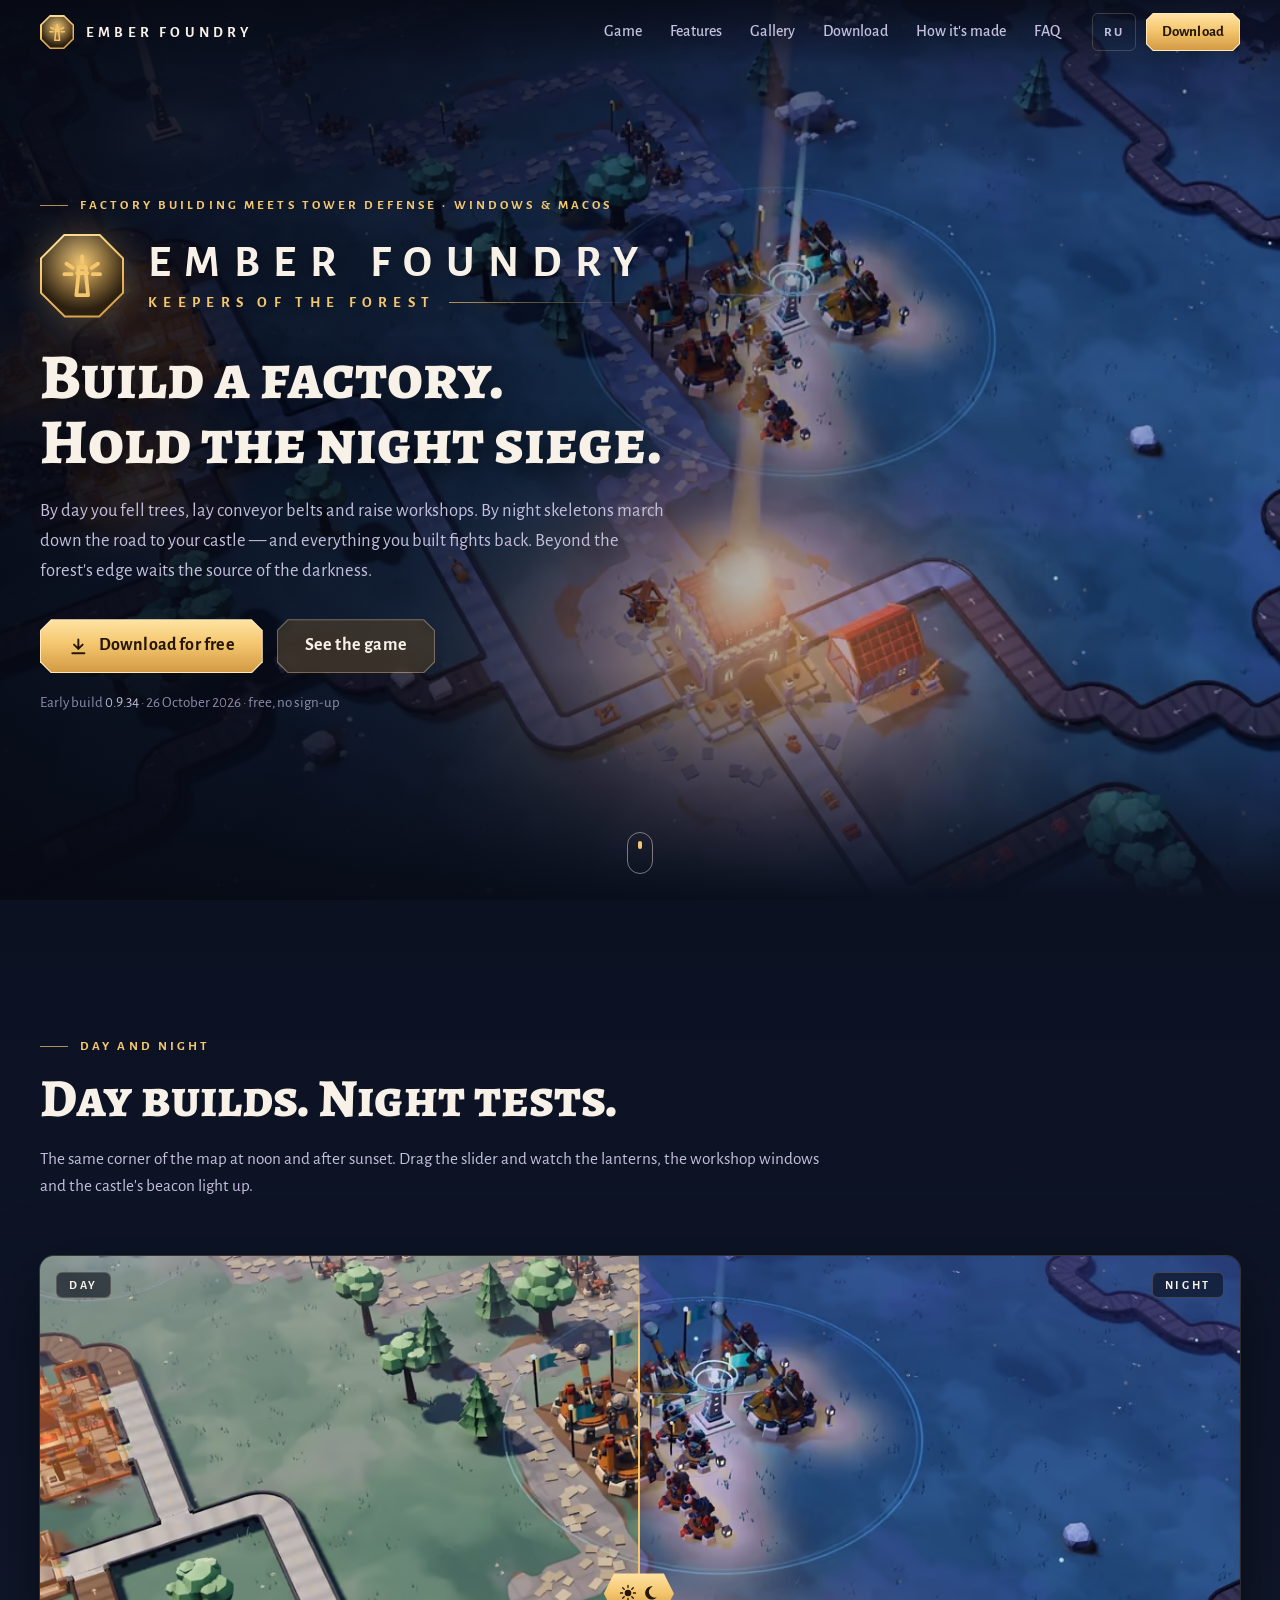
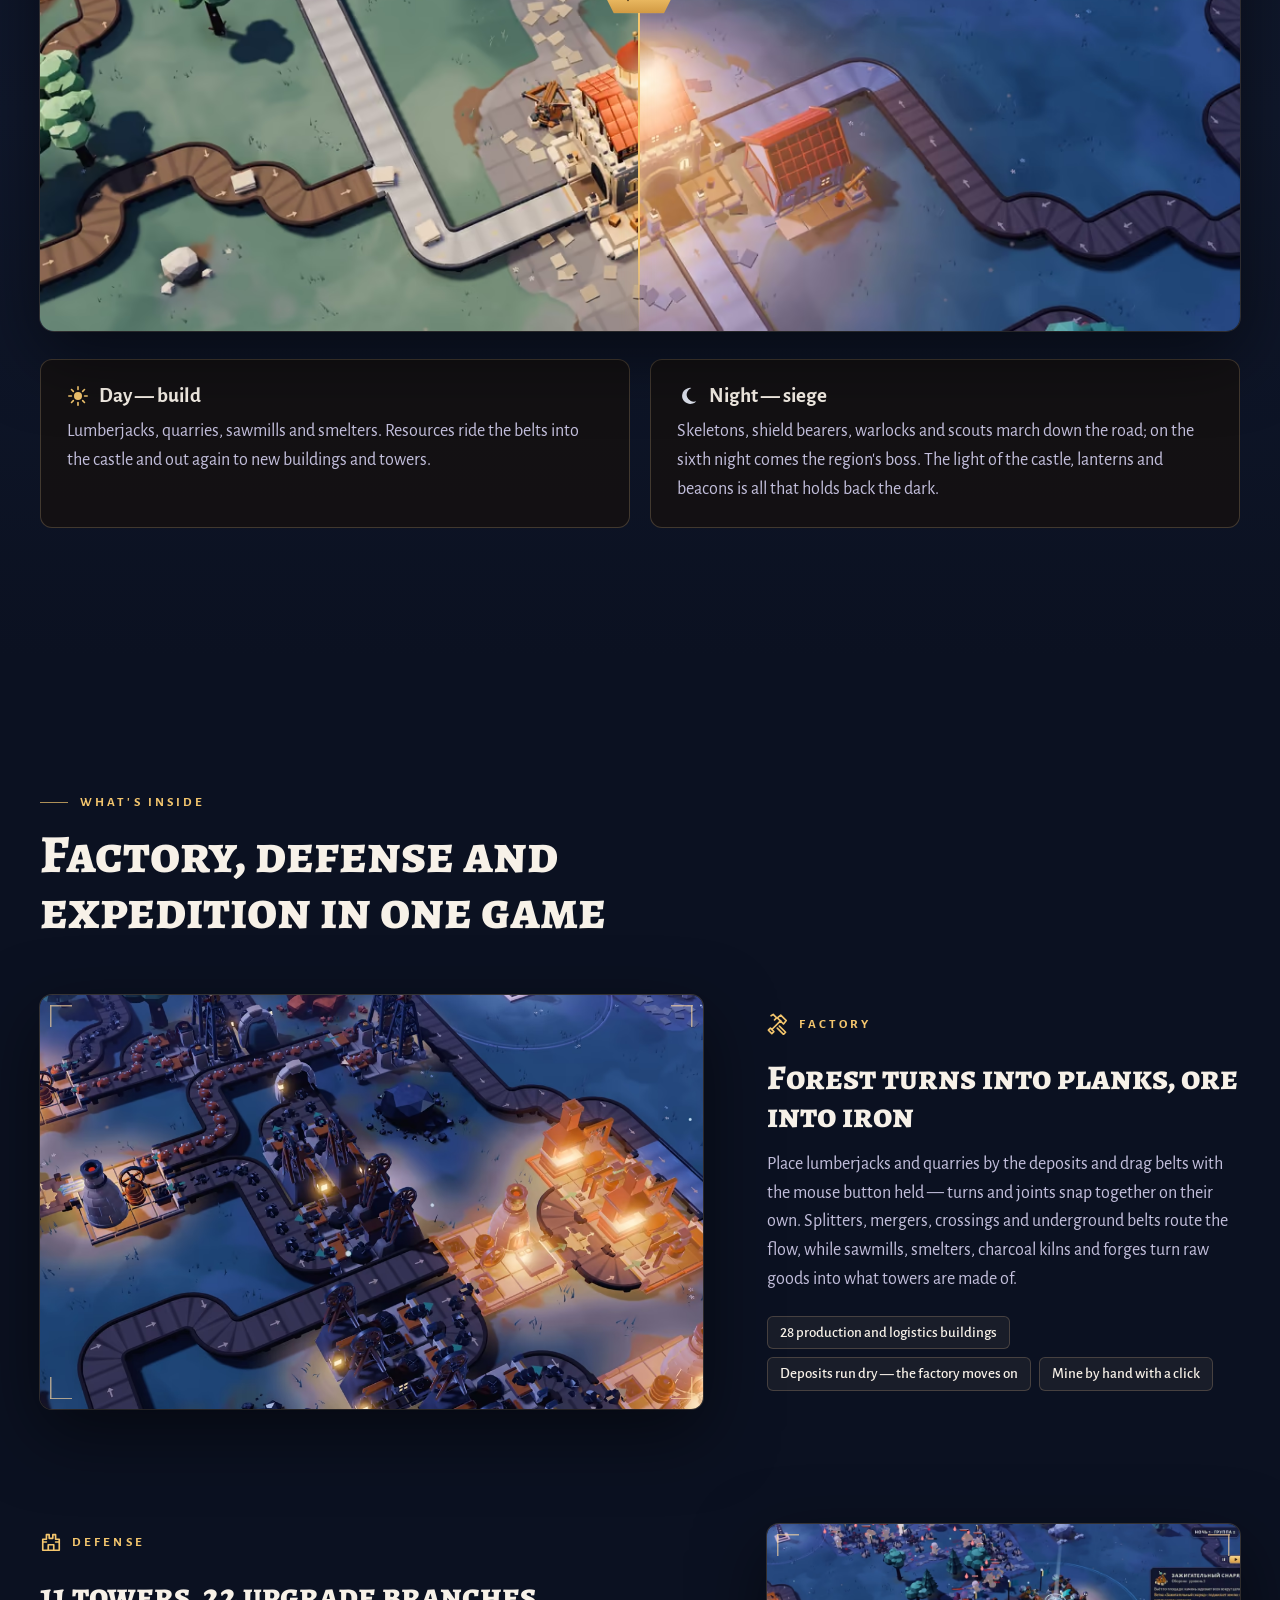
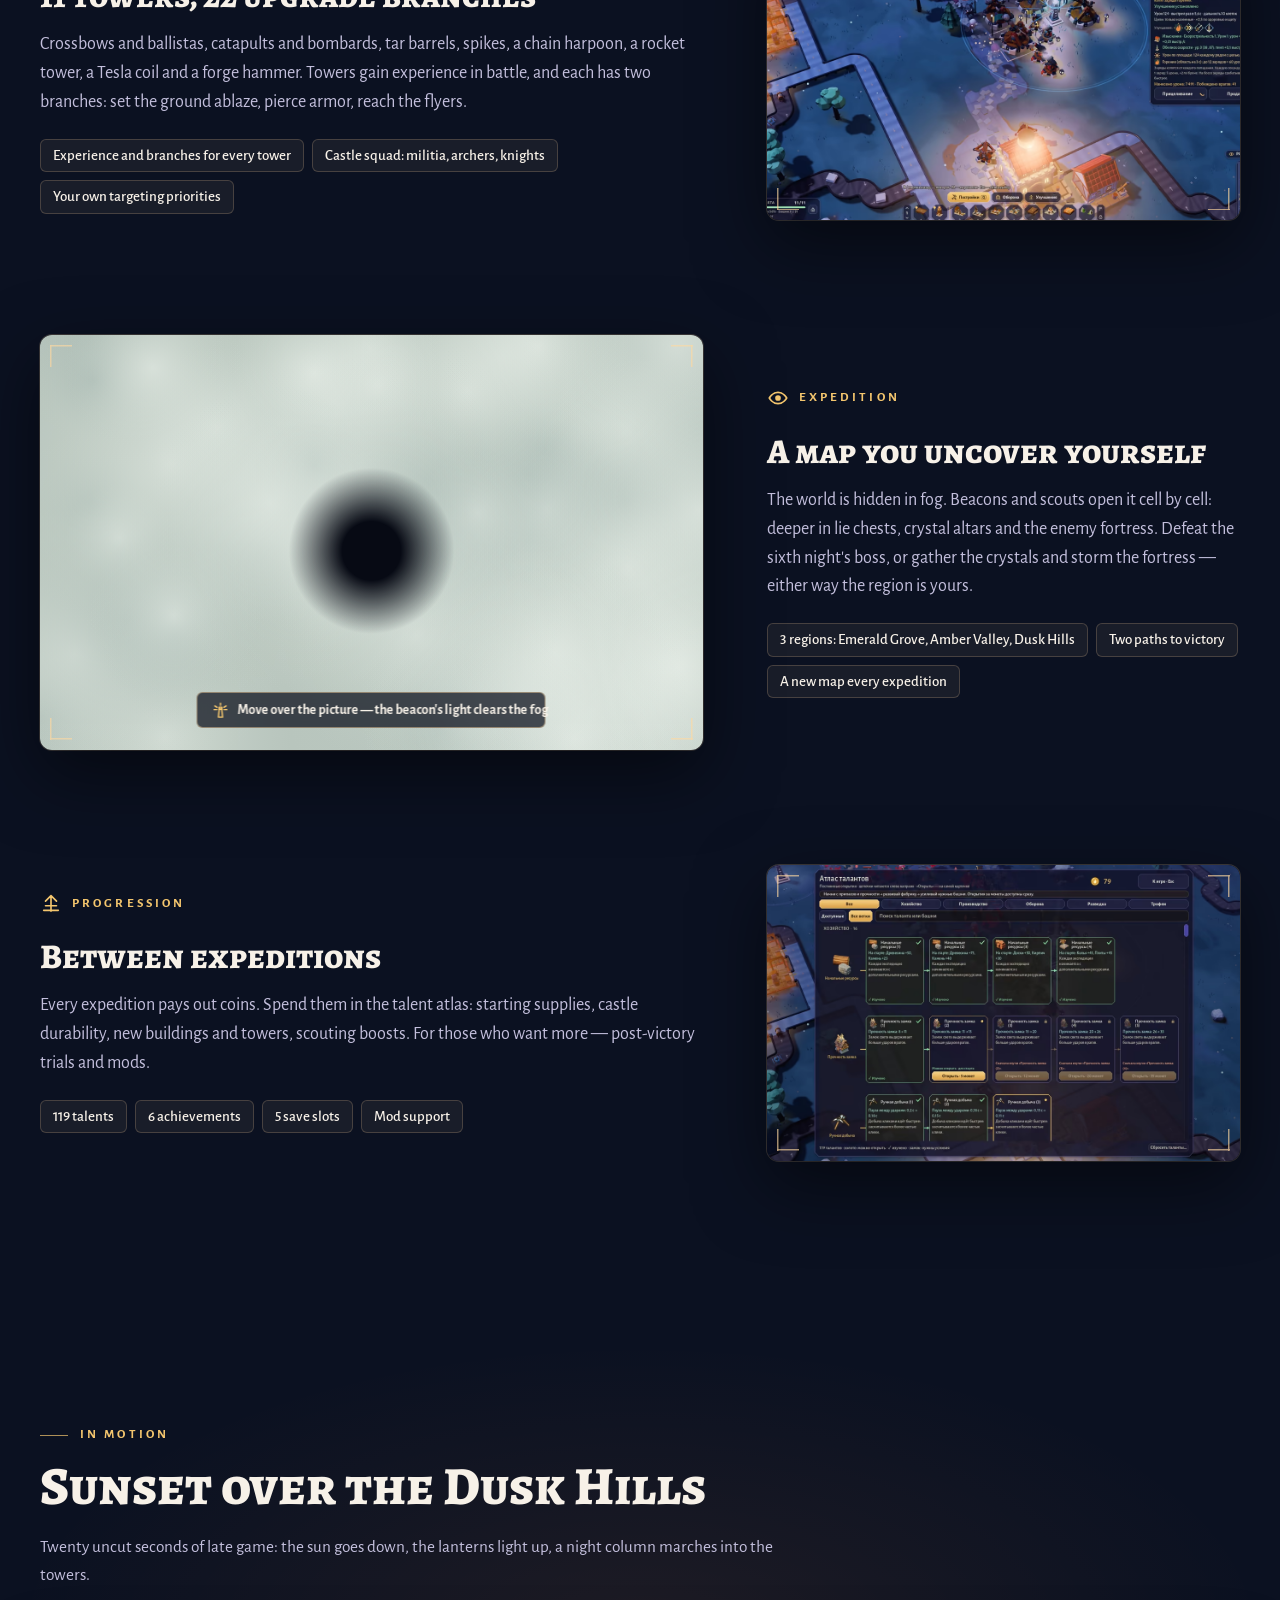
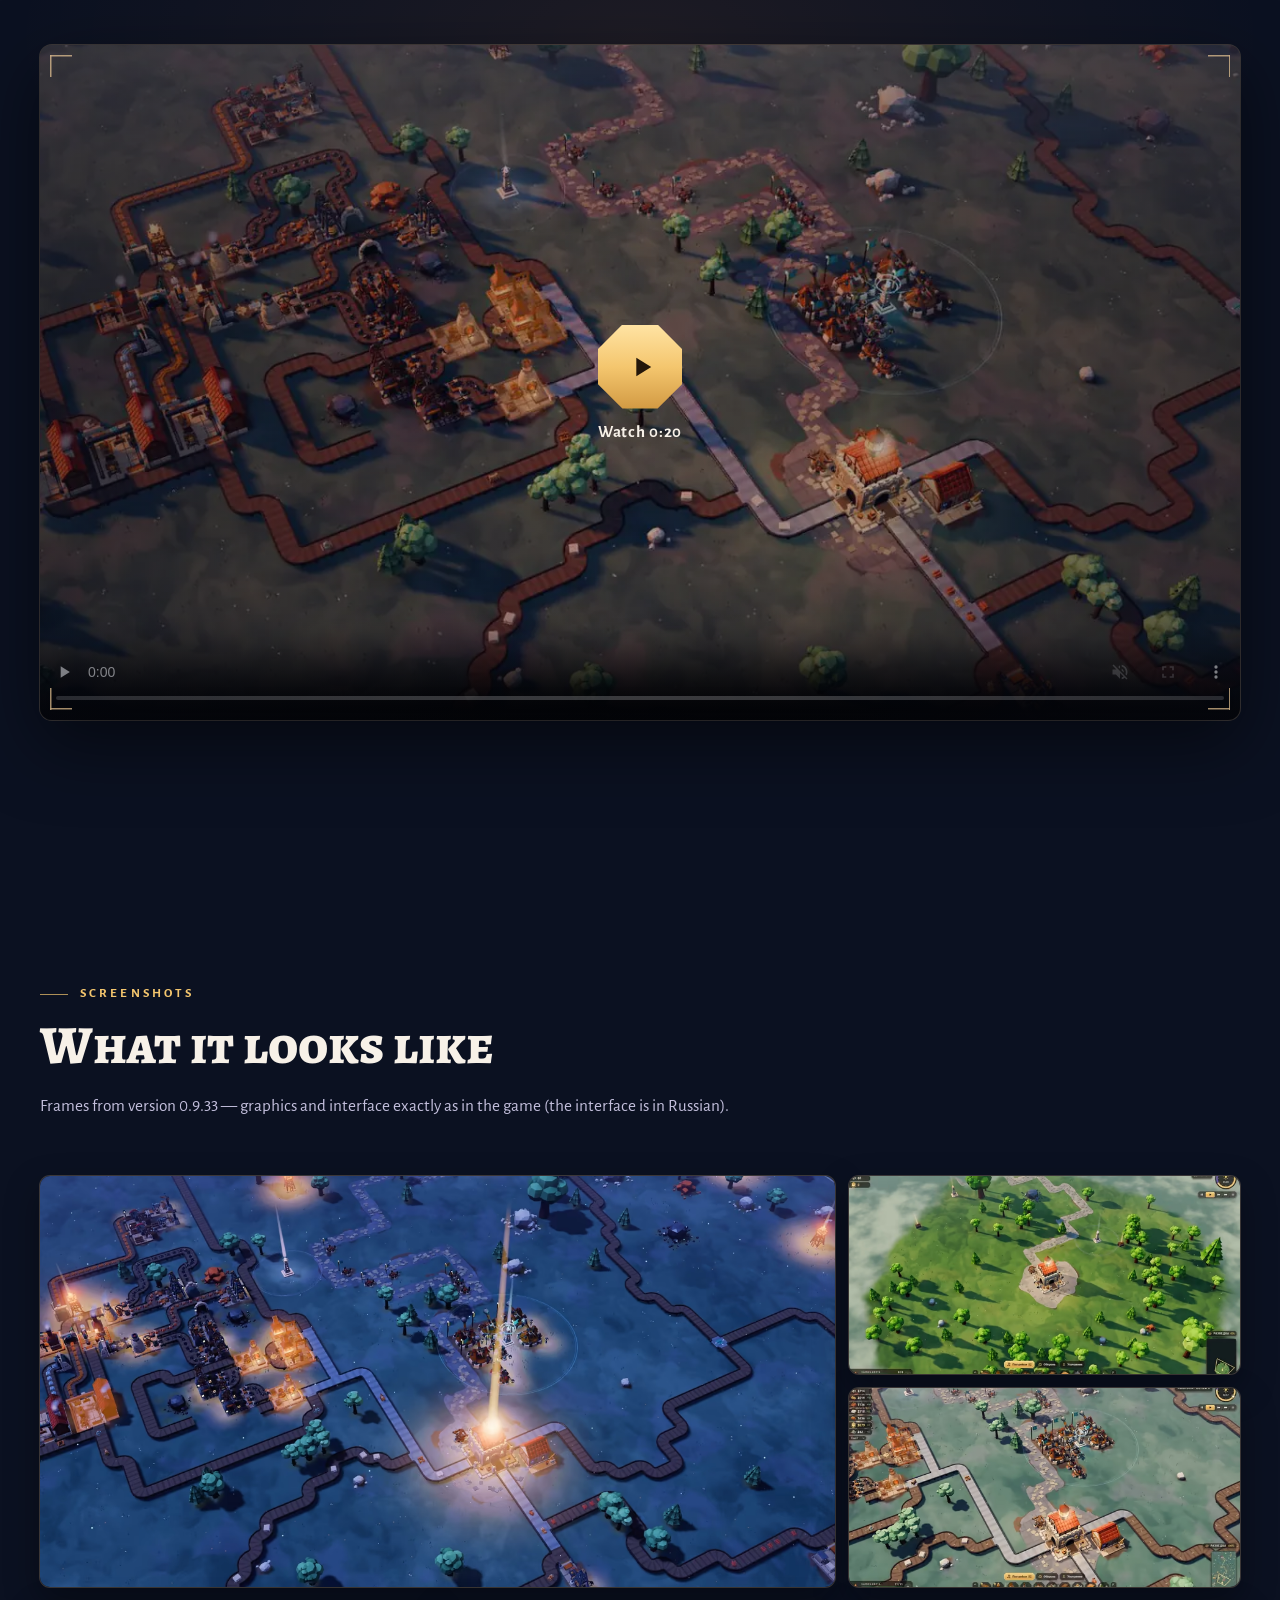
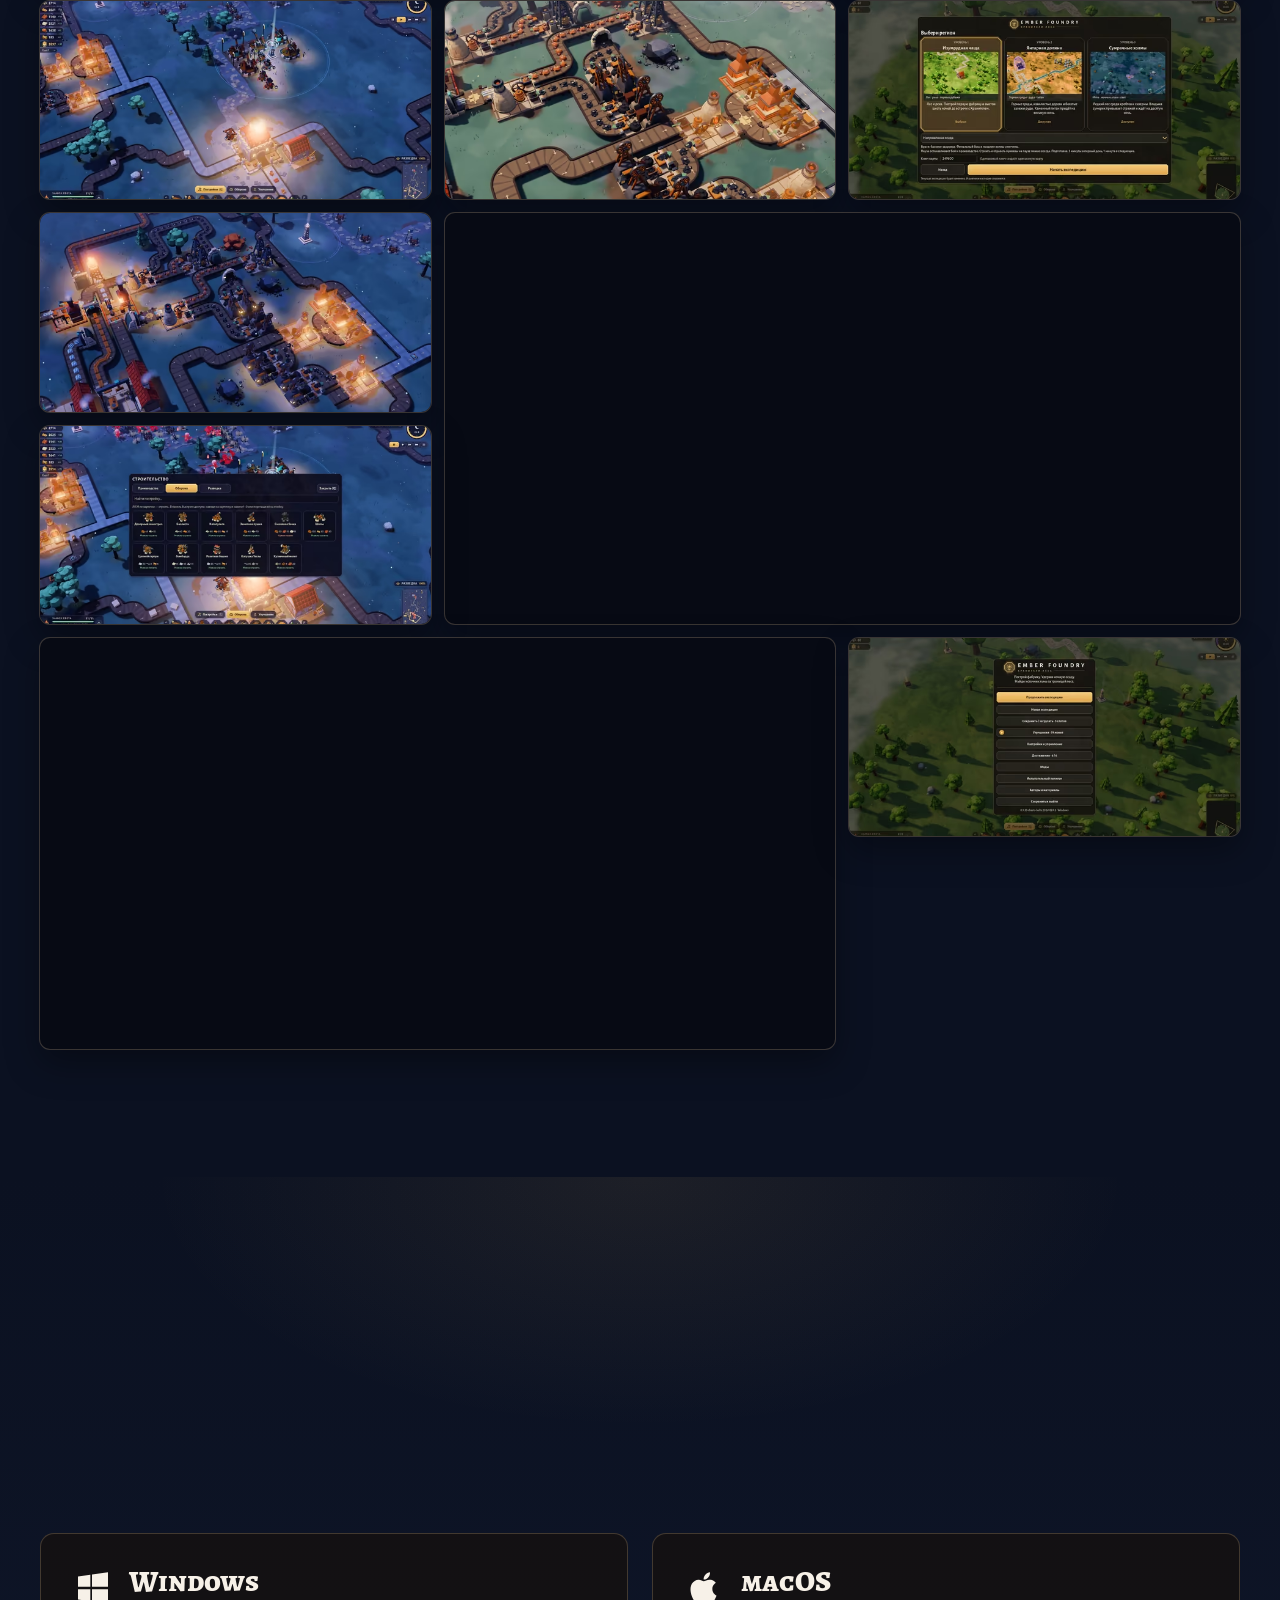
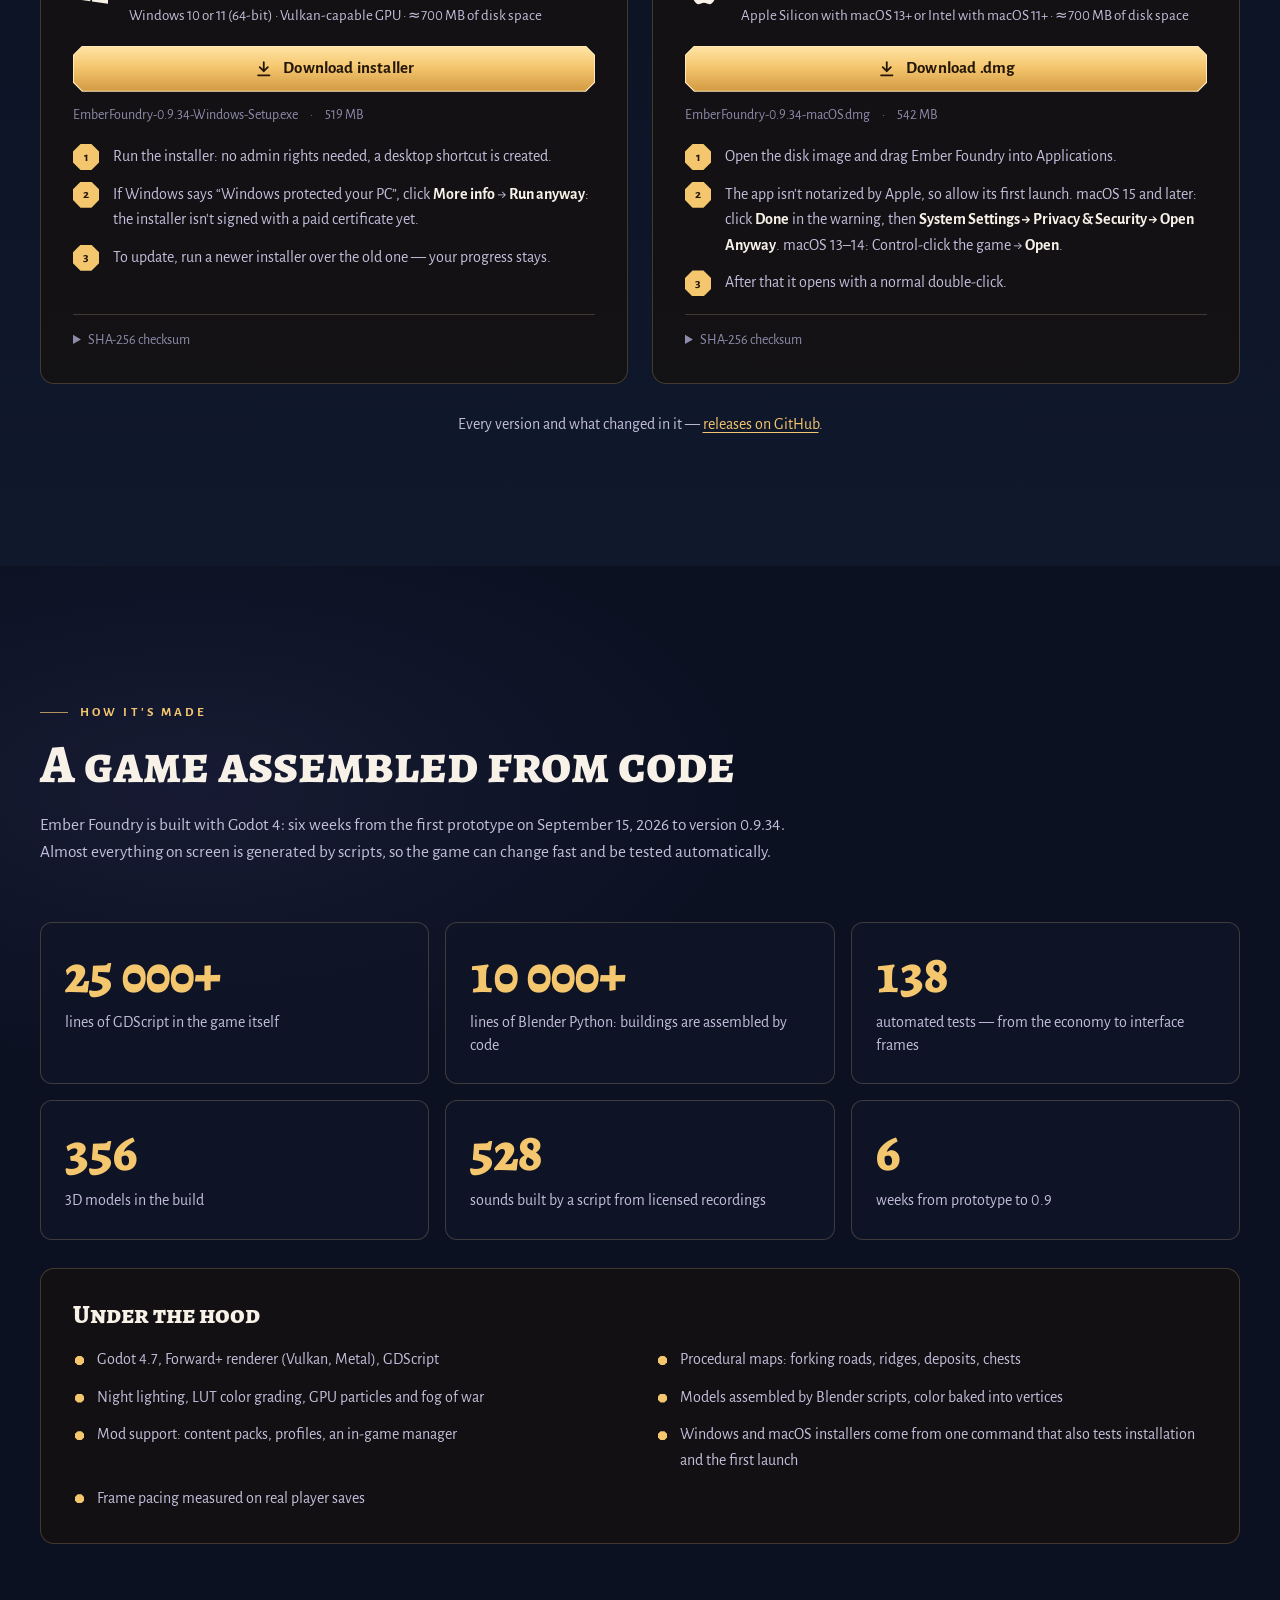
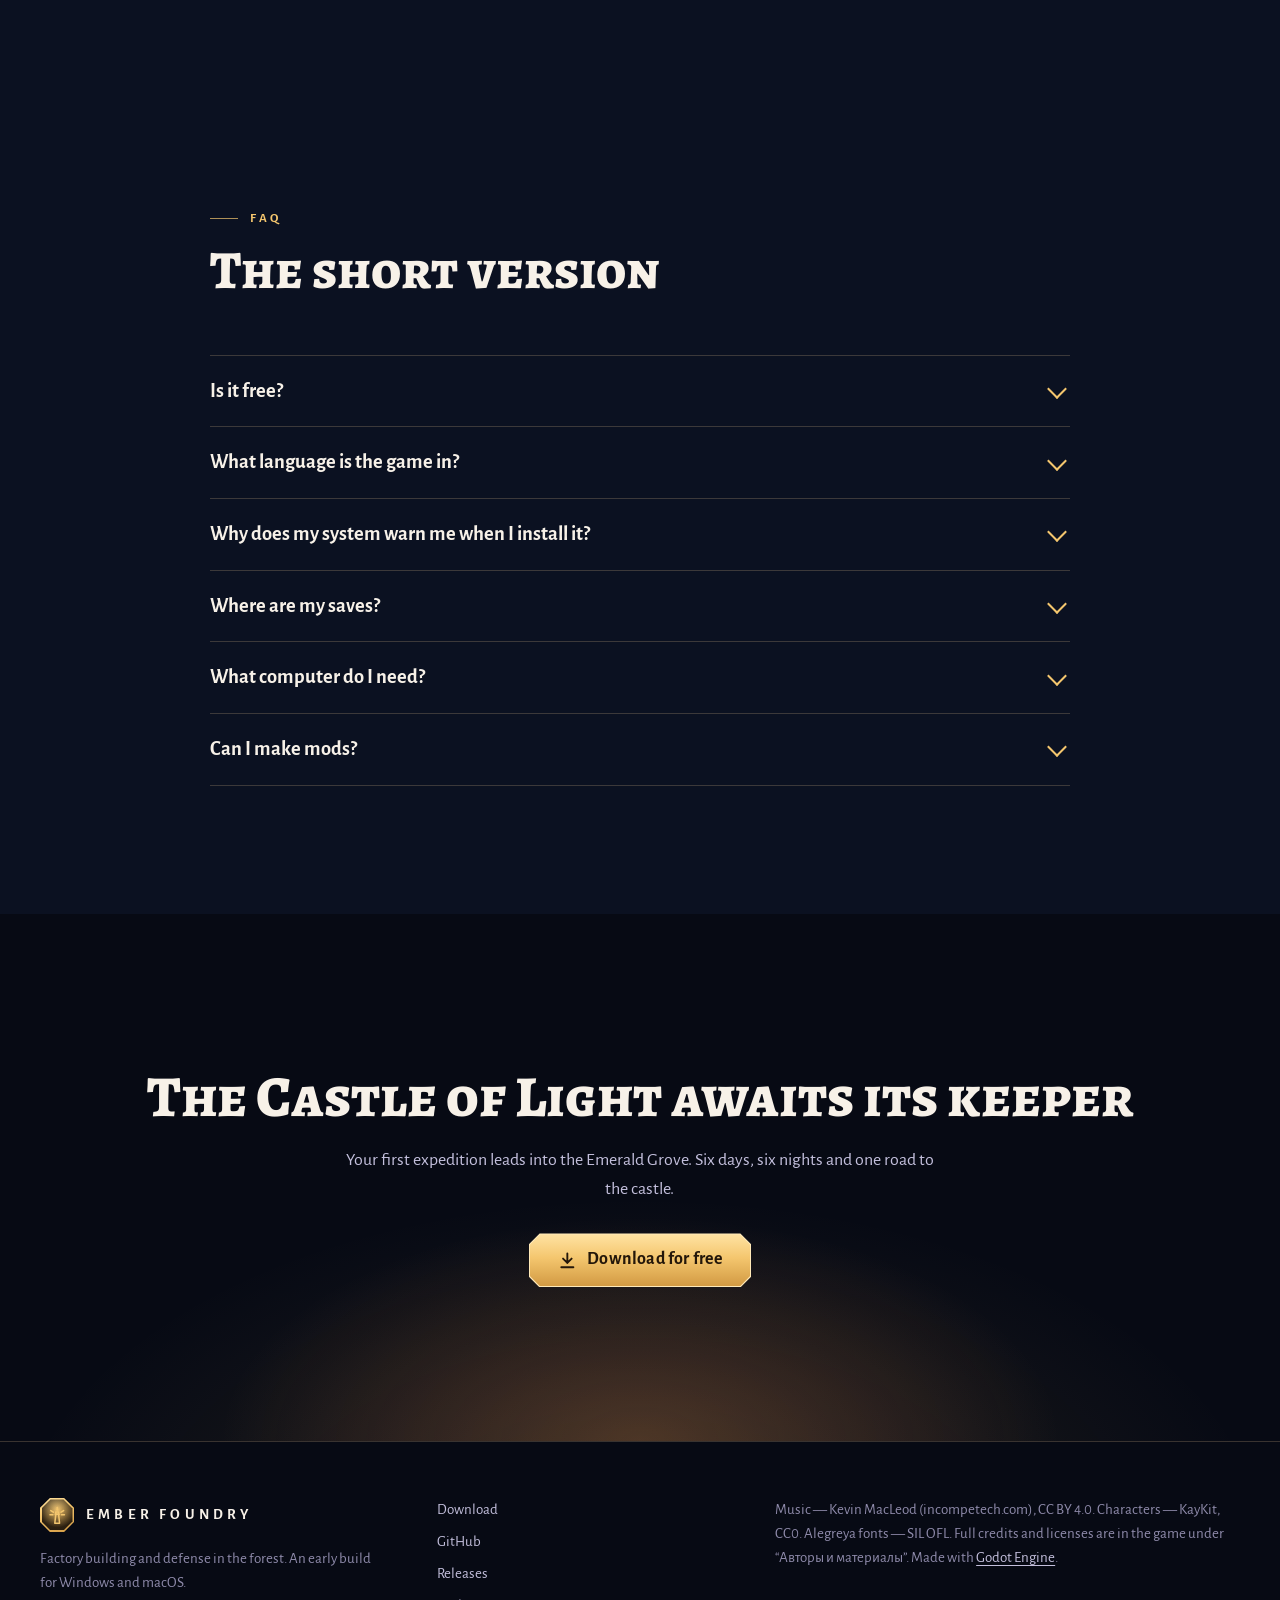
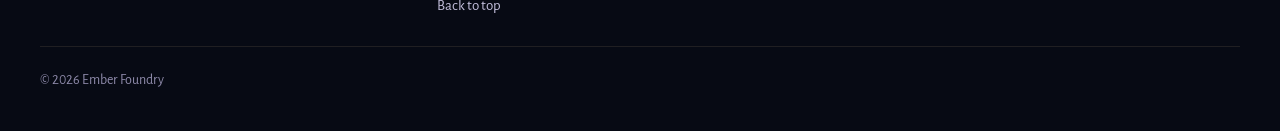
==== commit 3e80f6ec: "Release 0.9.34: downloads point at v0.9.34 release.json from tools/release.py --publish (GitHub rele" ====
--- a/index.html
+++ b/index.html
@@ -93,7 +93,7 @@
       </a>
       <a class="btn btn-ghost btn-lg" href="#daynight" data-i18n="cta.look">Посмотреть игру</a>
     </div>
-    <p class="hero-meta" data-release-meta><span data-i18n="meta.early">Ранняя версия</span> <span data-release="version">0.9.33</span><span class="release-date" data-release="date"></span> · <span data-i18n="meta.free">бесплатно, без регистрации</span></p>
+    <p class="hero-meta" data-release-meta><span data-i18n="meta.early">Ранняя версия</span> <span data-release="version">0.9.34</span><span class="release-date" data-release="date"></span> · <span data-i18n="meta.free">бесплатно, без регистрации</span></p>
   </div>
   <button class="video-toggle" type="button" data-video-toggle aria-pressed="false" hidden>
     <svg class="i" viewBox="0 0 24 24" aria-hidden="true"><use href="#i-pause"/></svg><span class="visually-hidden" data-i18n="video.pause">Остановить фоновое видео</span>
@@ -336,7 +336,7 @@
     <header class="section-head reveal">
       <p class="kicker" data-i18n="cr.kicker">Как сделано</p>
       <h2 data-i18n="cr.title">Игра, собранная из кода</h2>
-      <p data-i18n="cr.text">Ember Foundry сделана на Godot 4: от первого прототипа 15 сентября 2026 года до версии 0.9.33 — шесть недель. Почти всё, что видно на экране, собирается скриптами, поэтому игру можно быстро менять и проверять автоматически.</p>
+      <p data-i18n="cr.text">Ember Foundry сделана на Godot 4: от первого прототипа 15 сентября 2026 года до версии 0.9.34 — шесть недель. Почти всё, что видно на экране, собирается скриптами, поэтому игру можно быстро менять и проверять автоматически.</p>
     </header>
     <ul class="stats">
       <li class="stat reveal"><b data-count="25000" data-suffix="+">25 000</b><span data-i18n="cr.s1">строк GDScript в самой игре</span></li>
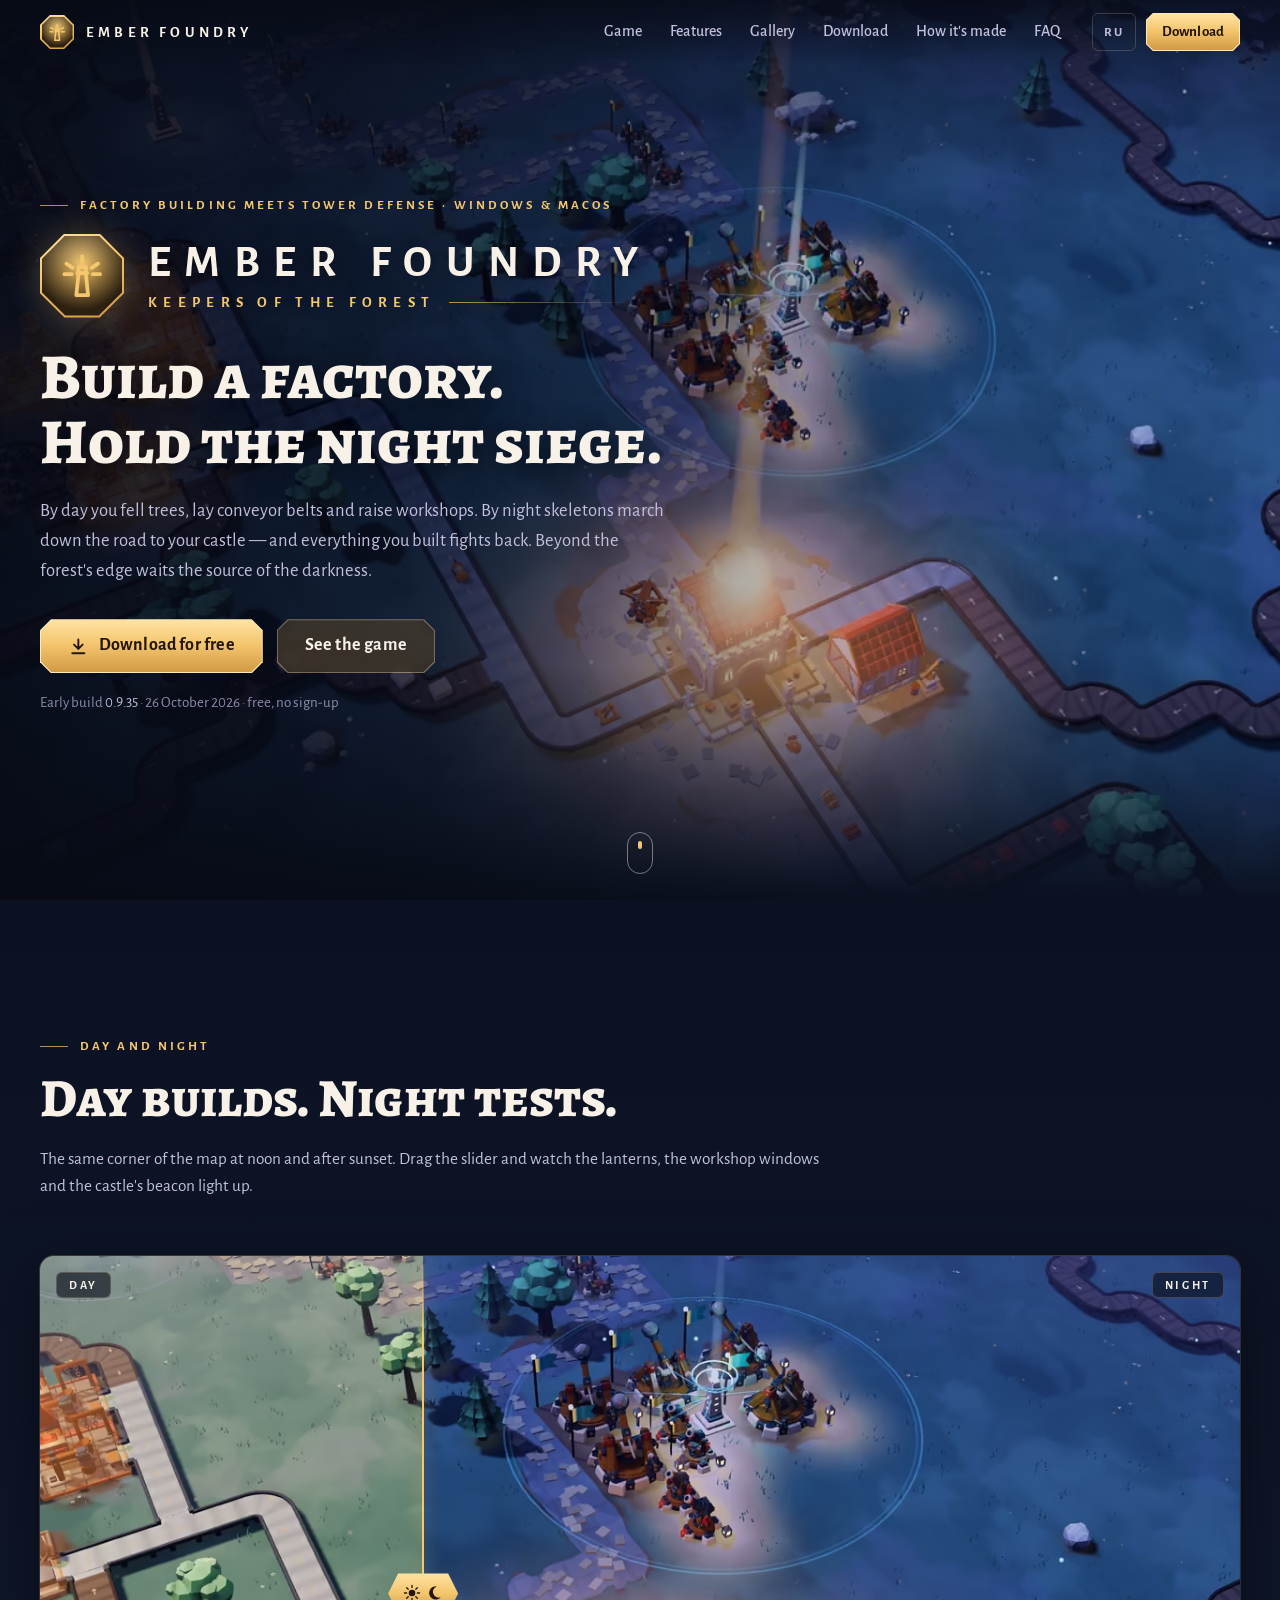
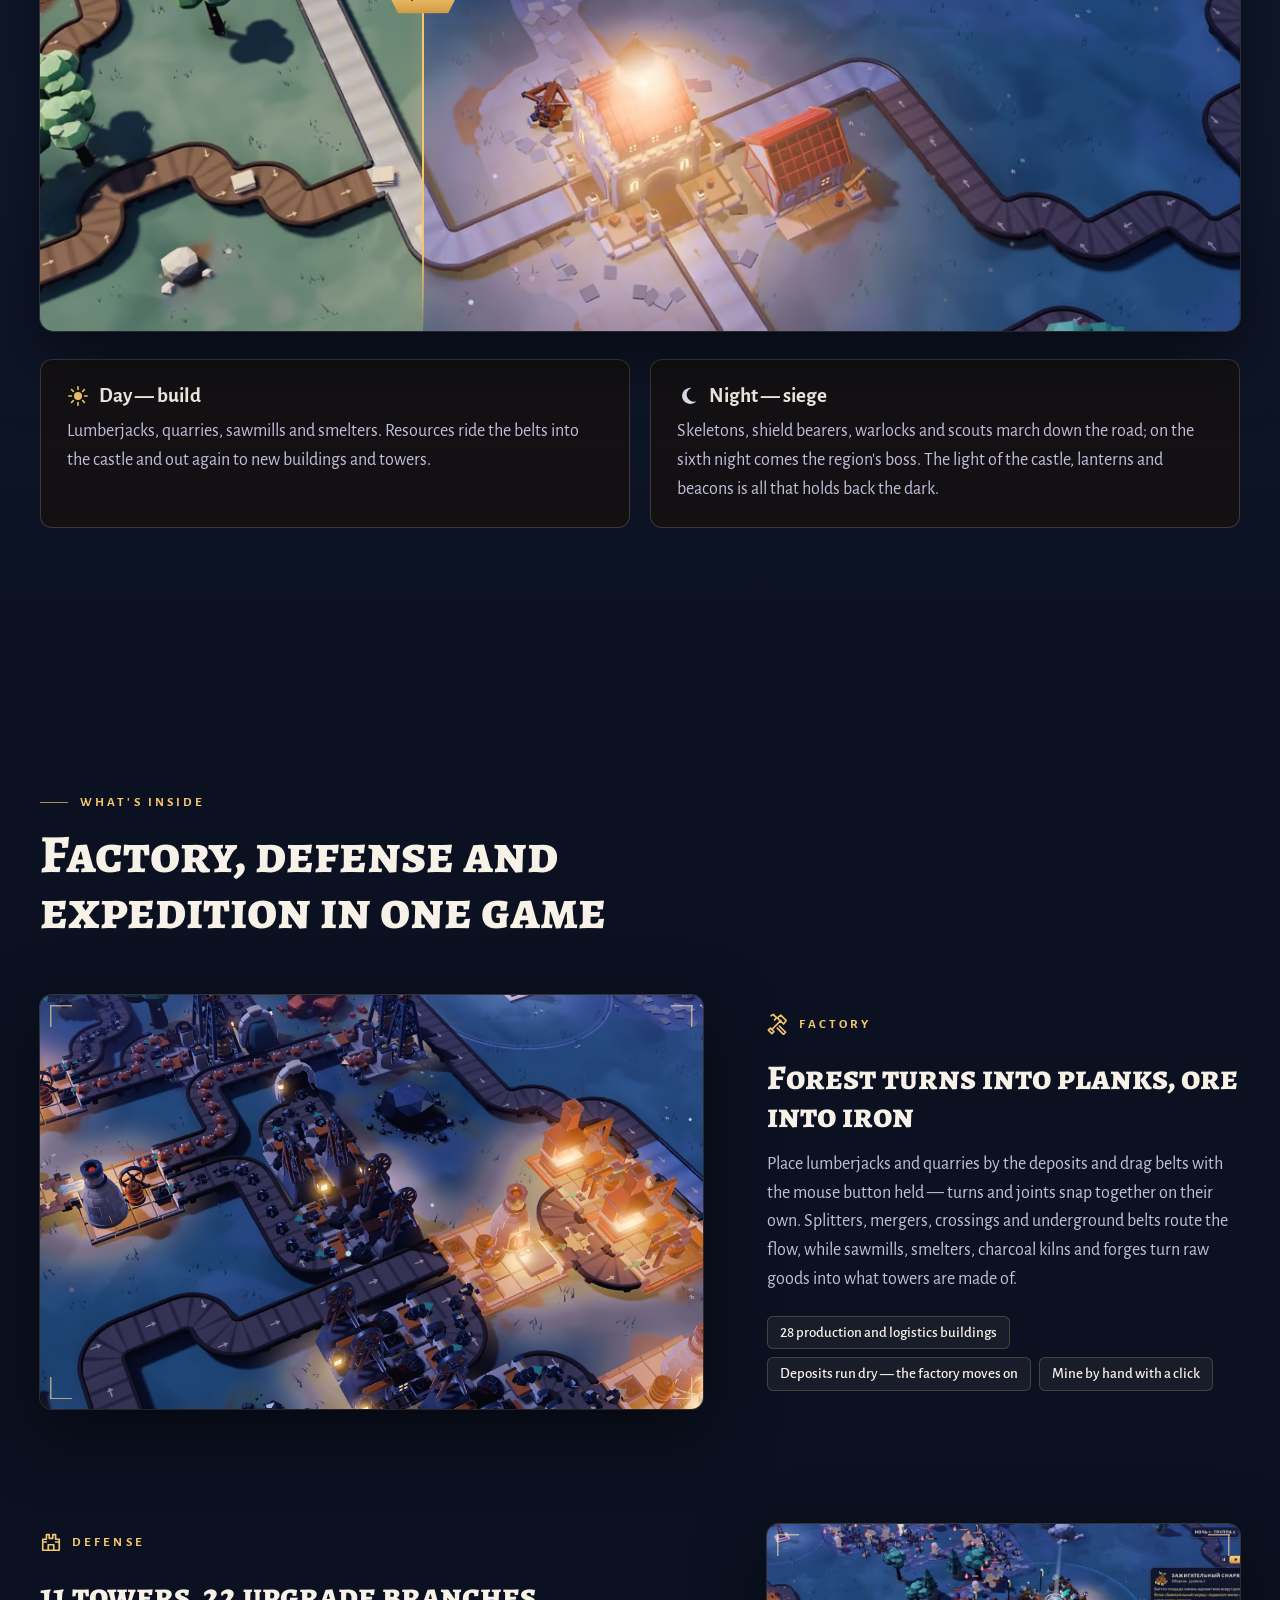
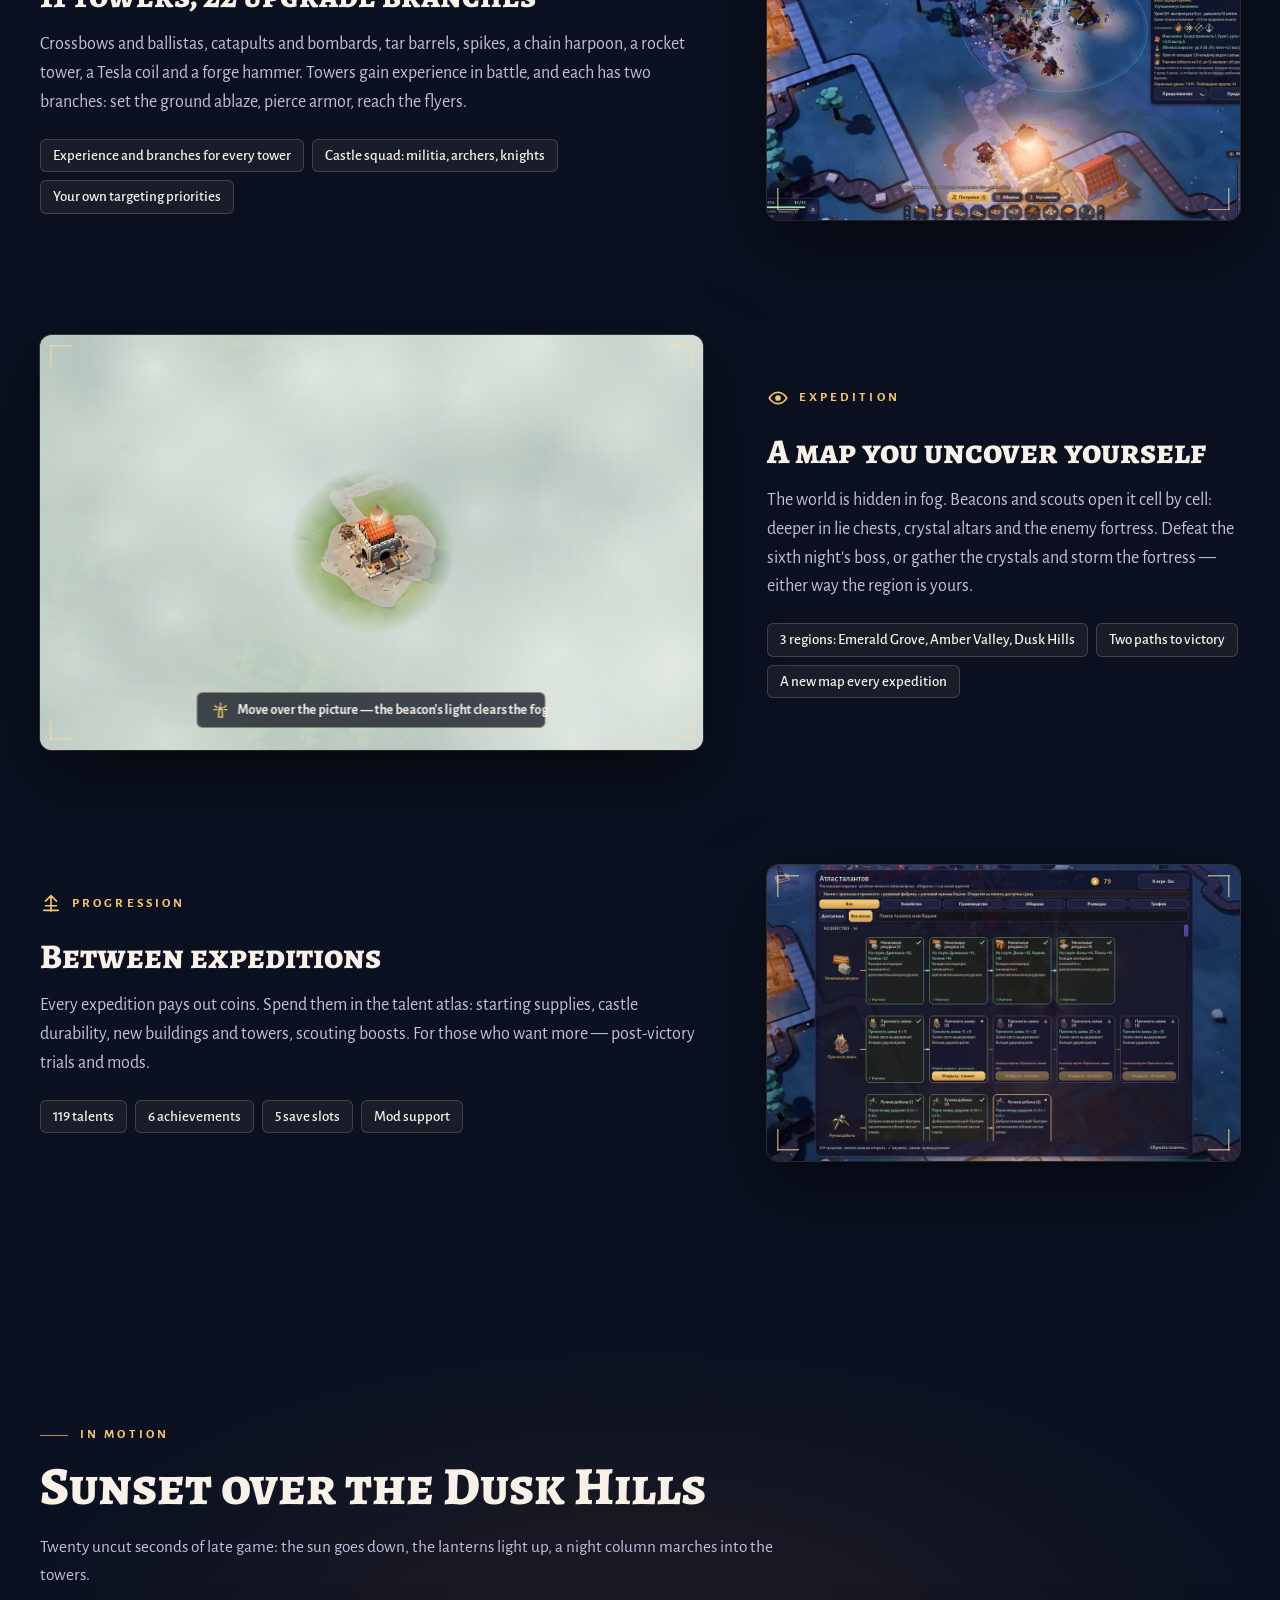
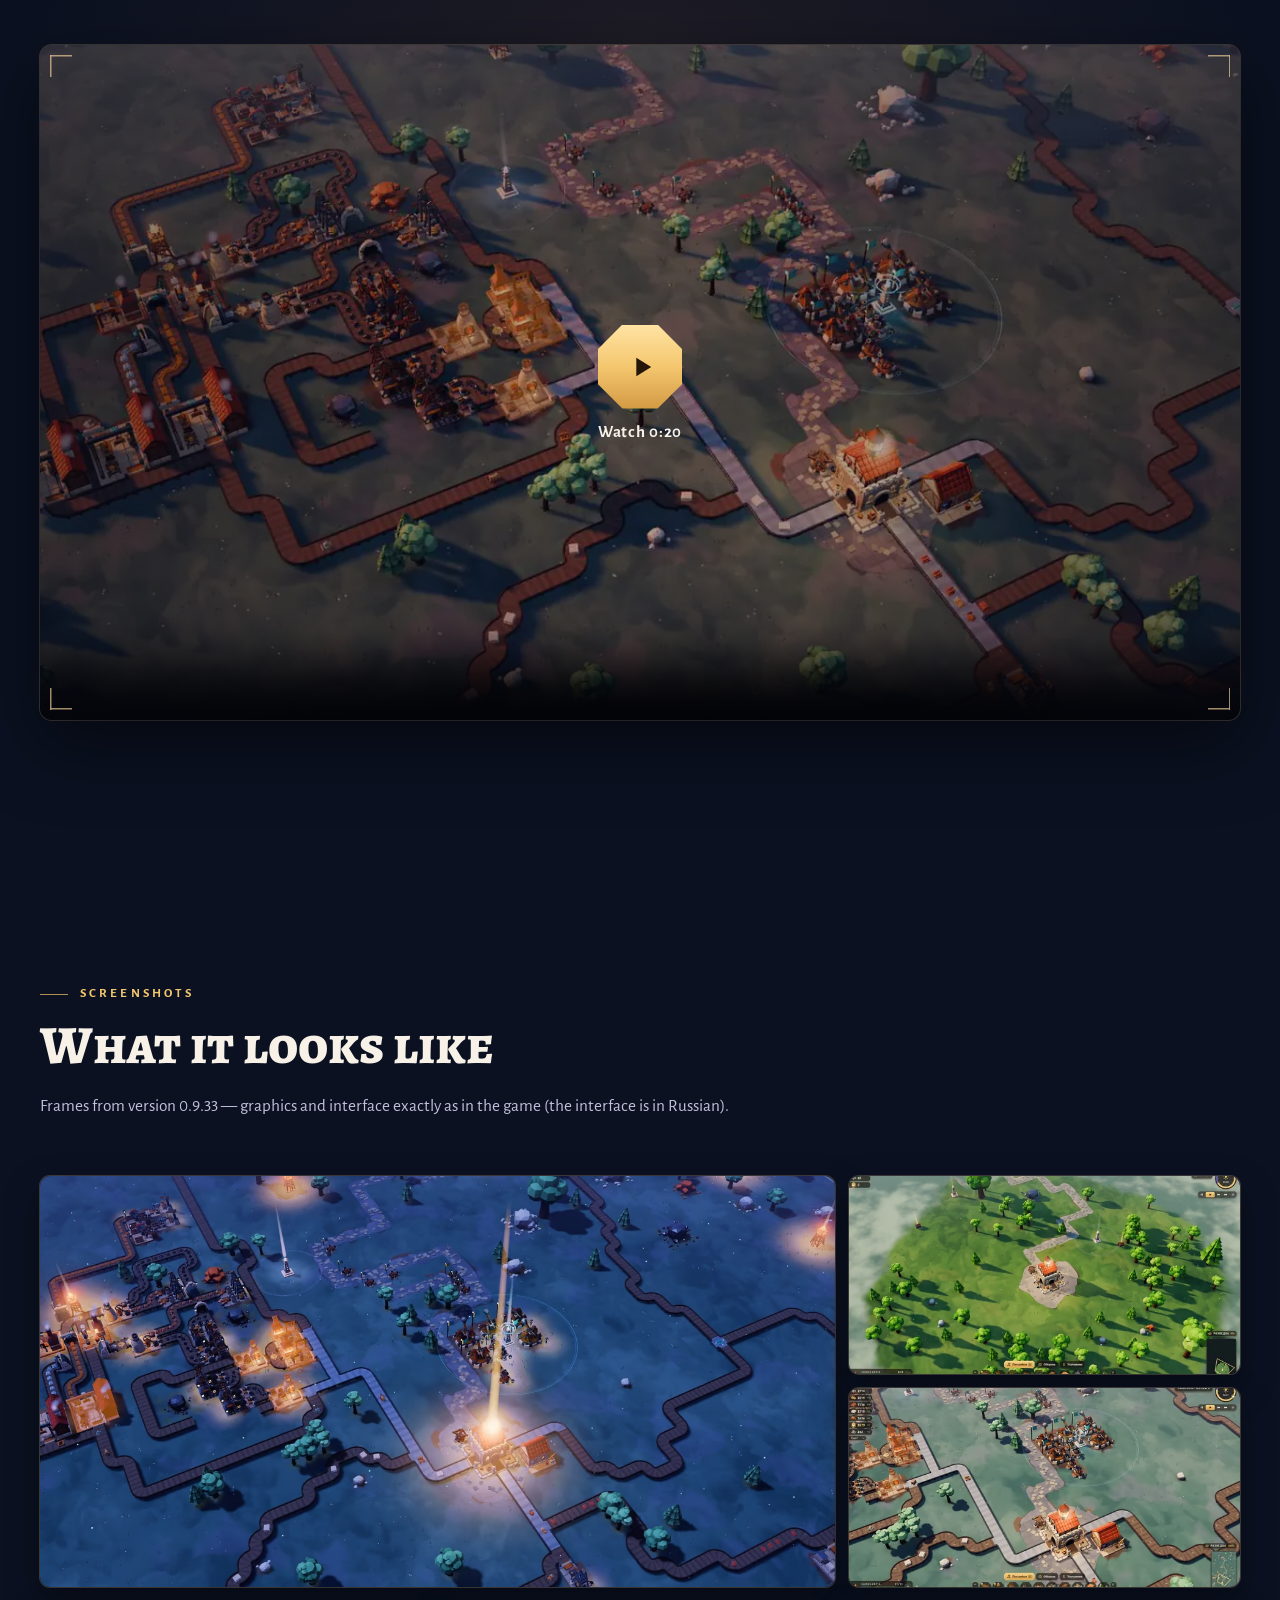
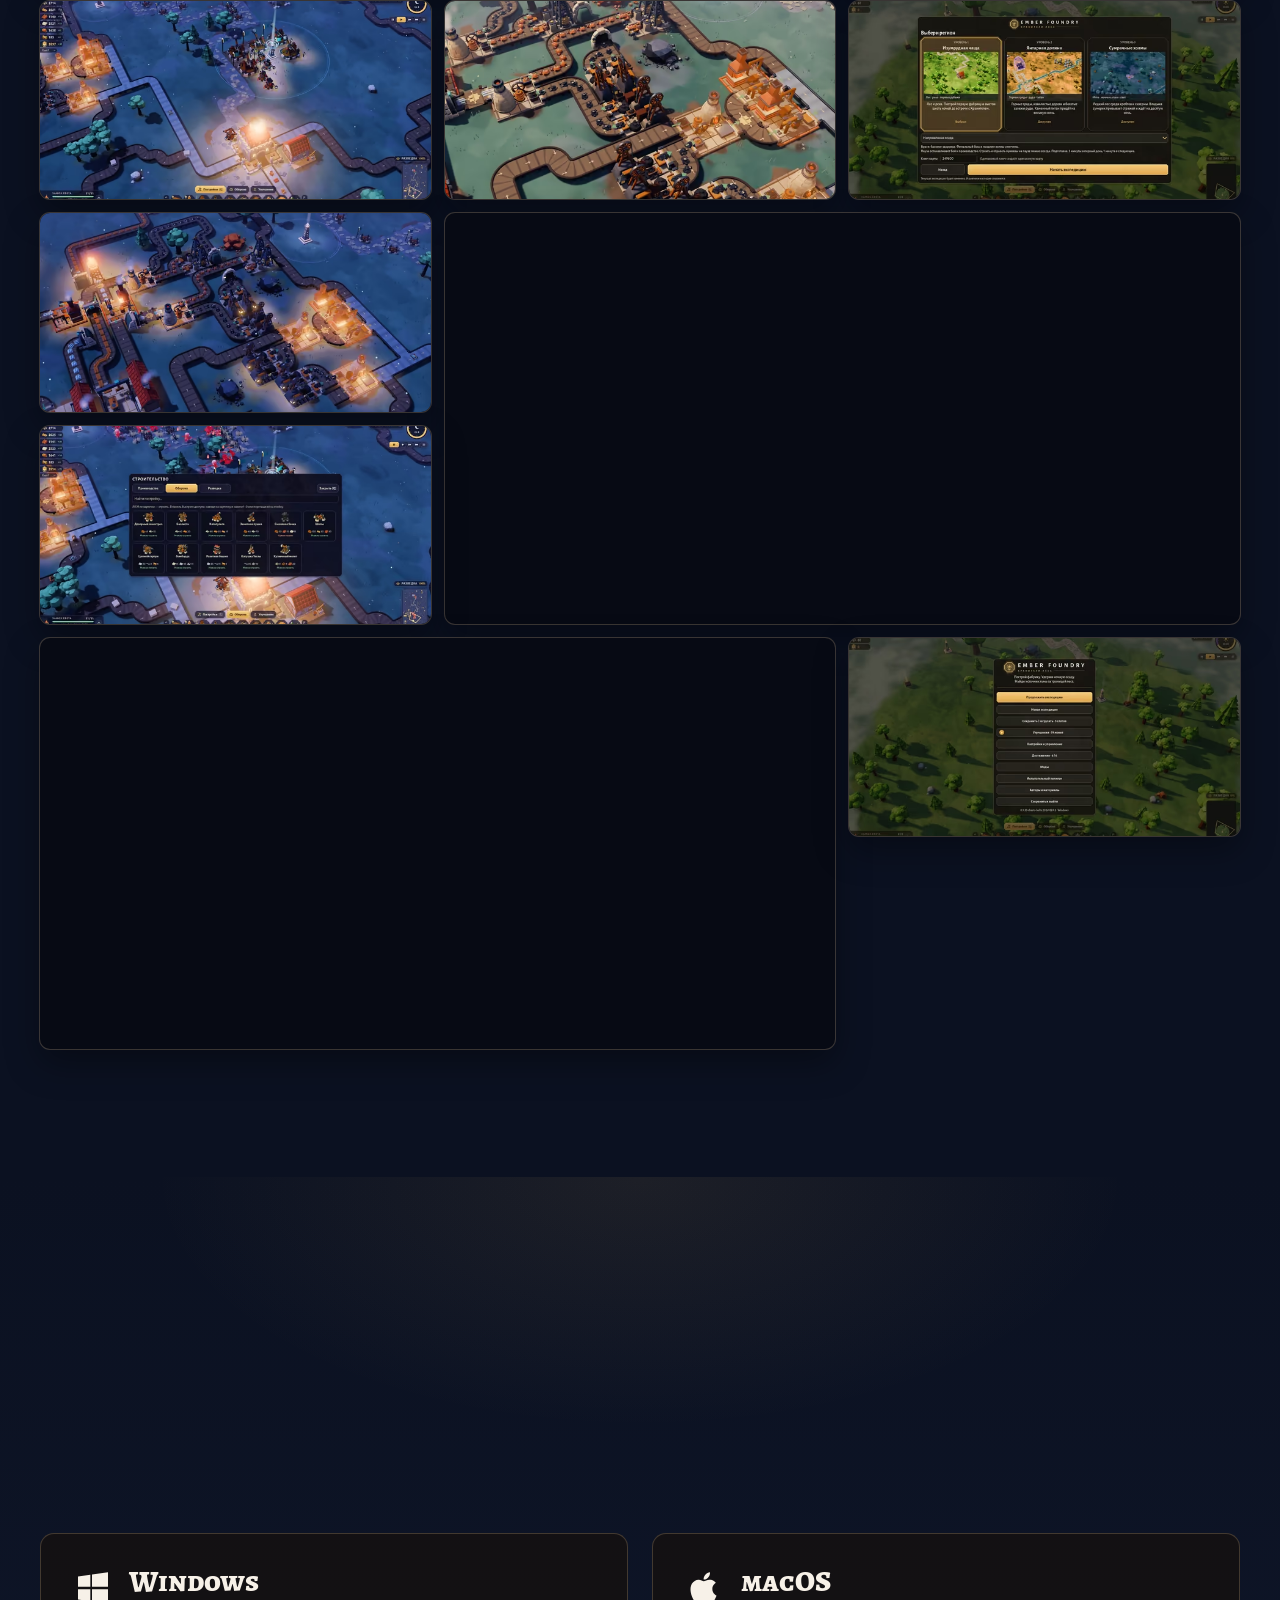
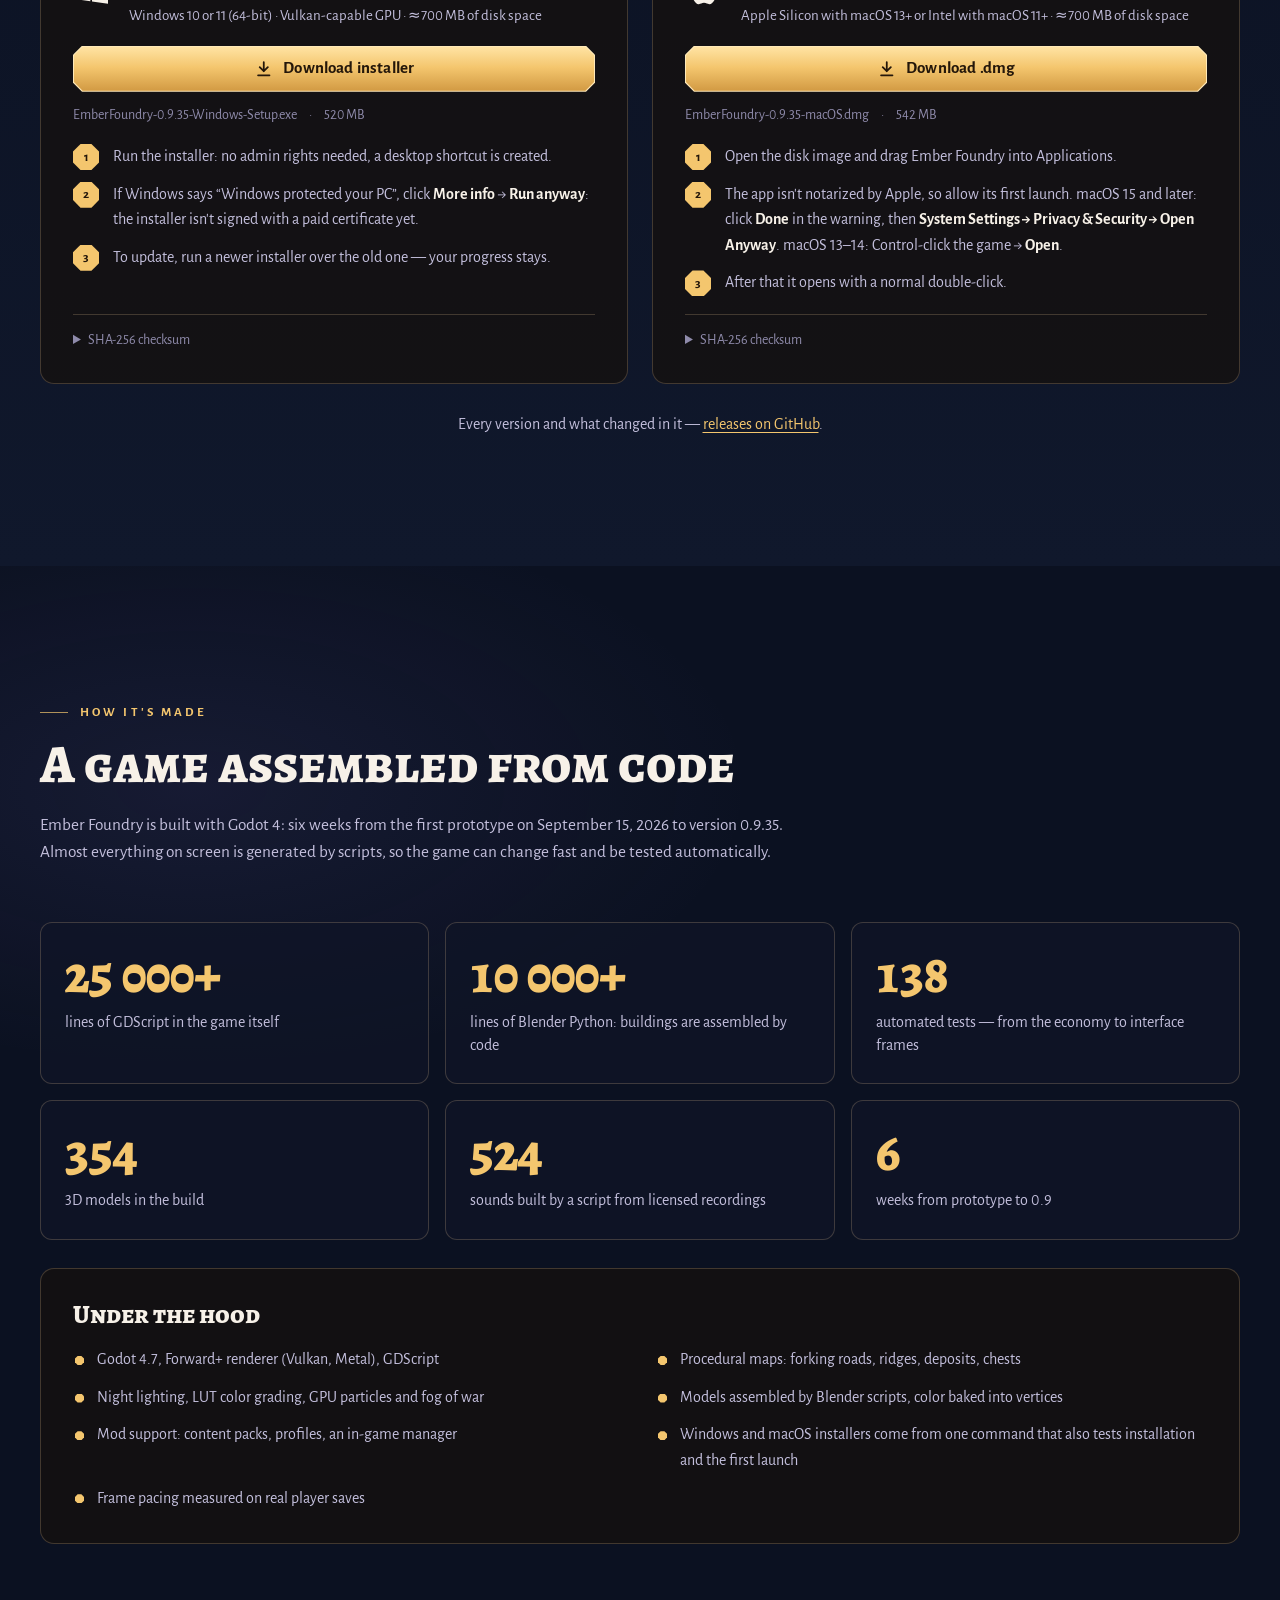
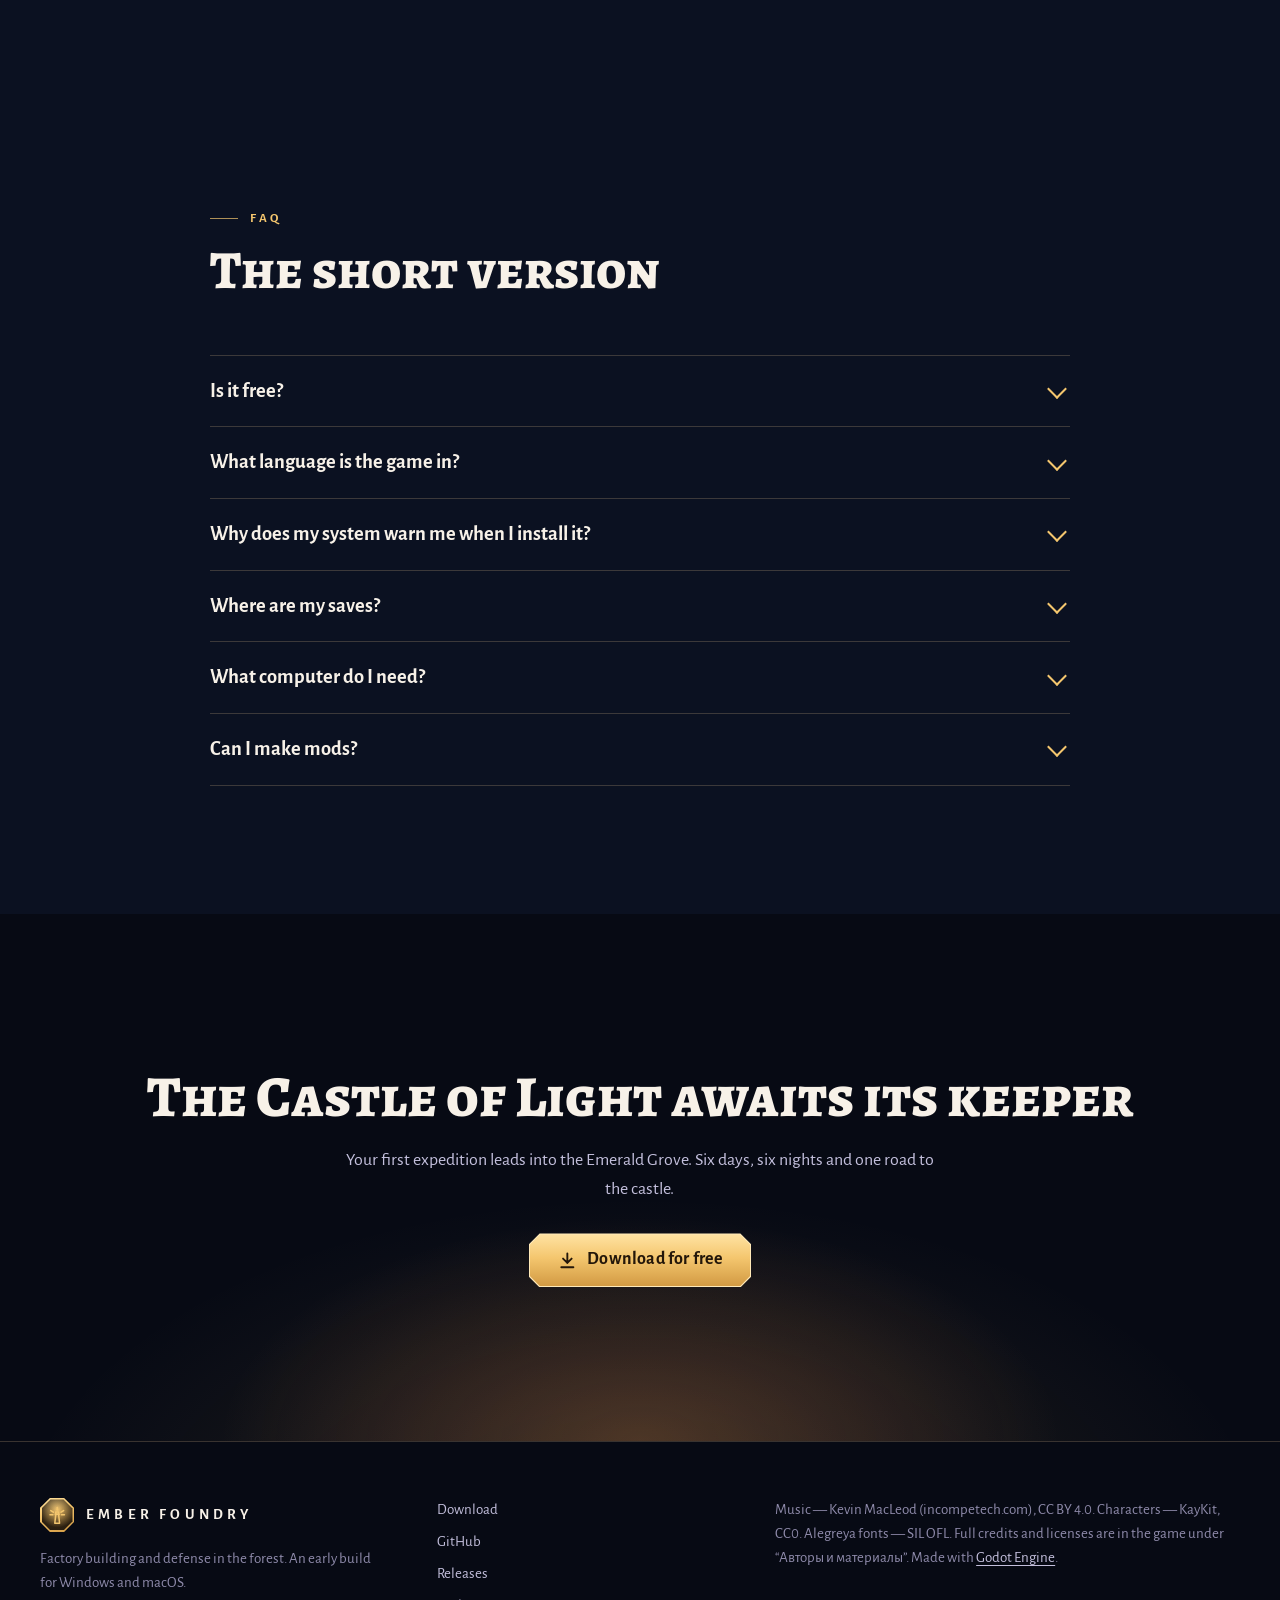
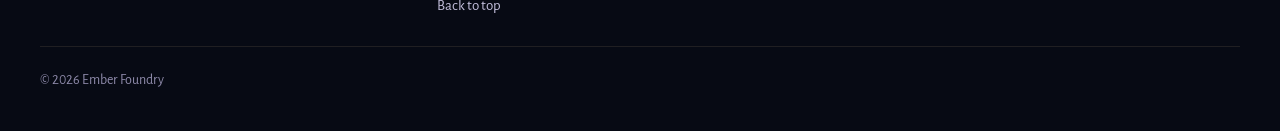
==== commit abe86fbd: "Release 0.9.35: downloads point at v0.9.35 Co-Authored-By: Claude Opus 5.5 <noreply@anthropic.com>" ====
--- a/index.html
+++ b/index.html
@@ -93,7 +93,7 @@
       </a>
       <a class="btn btn-ghost btn-lg" href="#daynight" data-i18n="cta.look">Посмотреть игру</a>
     </div>
-    <p class="hero-meta" data-release-meta><span data-i18n="meta.early">Ранняя версия</span> <span data-release="version">0.9.34</span><span class="release-date" data-release="date"></span> · <span data-i18n="meta.free">бесплатно, без регистрации</span></p>
+    <p class="hero-meta" data-release-meta><span data-i18n="meta.early">Ранняя версия</span> <span data-release="version">0.9.35</span><span class="release-date" data-release="date"></span> · <span data-i18n="meta.free">бесплатно, без регистрации</span></p>
   </div>
   <button class="video-toggle" type="button" data-video-toggle aria-pressed="false" hidden>
     <svg class="i" viewBox="0 0 24 24" aria-hidden="true"><use href="#i-pause"/></svg><span class="visually-hidden" data-i18n="video.pause">Остановить фоновое видео</span>
@@ -336,7 +336,7 @@
     <header class="section-head reveal">
       <p class="kicker" data-i18n="cr.kicker">Как сделано</p>
       <h2 data-i18n="cr.title">Игра, собранная из кода</h2>
-      <p data-i18n="cr.text">Ember Foundry сделана на Godot 4: от первого прототипа 15 сентября 2026 года до версии 0.9.34 — шесть недель. Почти всё, что видно на экране, собирается скриптами, поэтому игру можно быстро менять и проверять автоматически.</p>
+      <p data-i18n="cr.text">Ember Foundry сделана на Godot 4: от первого прототипа 15 сентября 2026 года до версии 0.9.35 — шесть недель. Почти всё, что видно на экране, собирается скриптами, поэтому игру можно быстро менять и проверять автоматически.</p>
     </header>
     <ul class="stats">
       <li class="stat reveal"><b data-count="25000" data-suffix="+">25 000</b><span data-i18n="cr.s1">строк GDScript в самой игре</span></li>
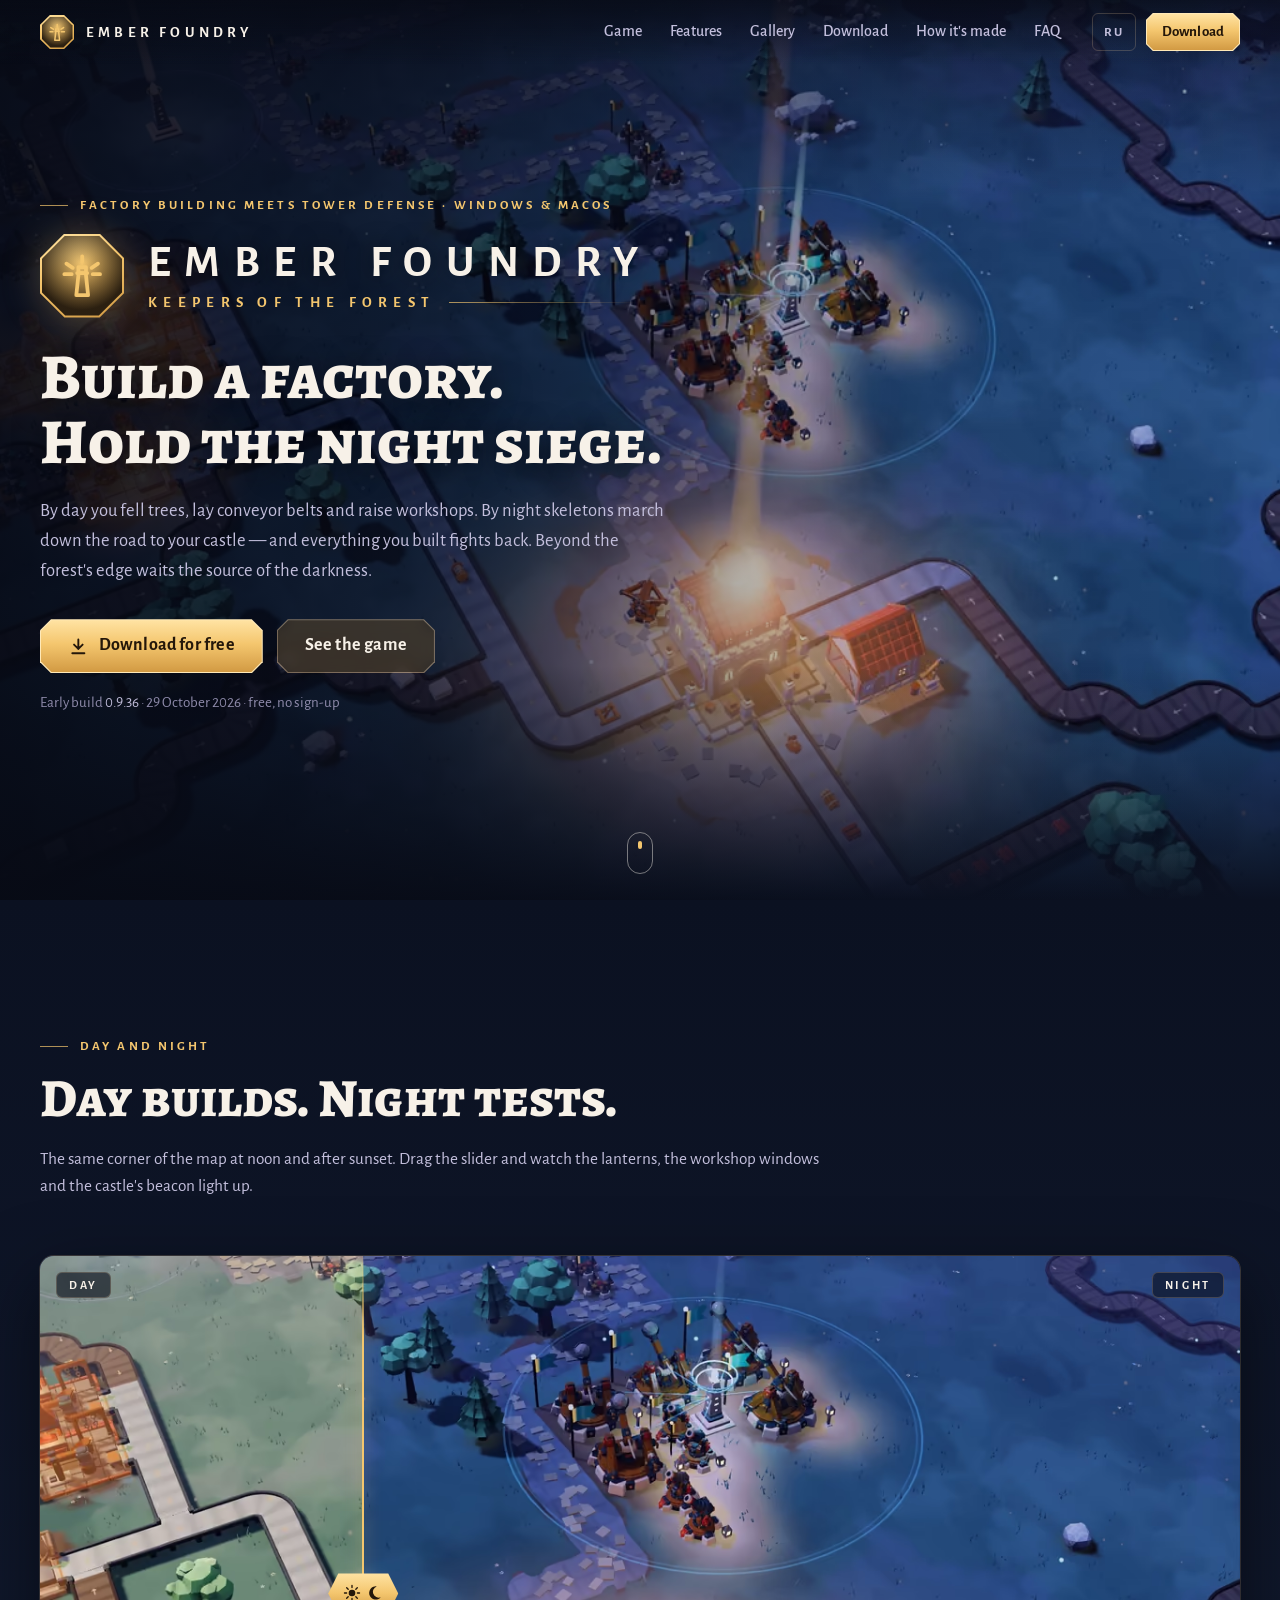
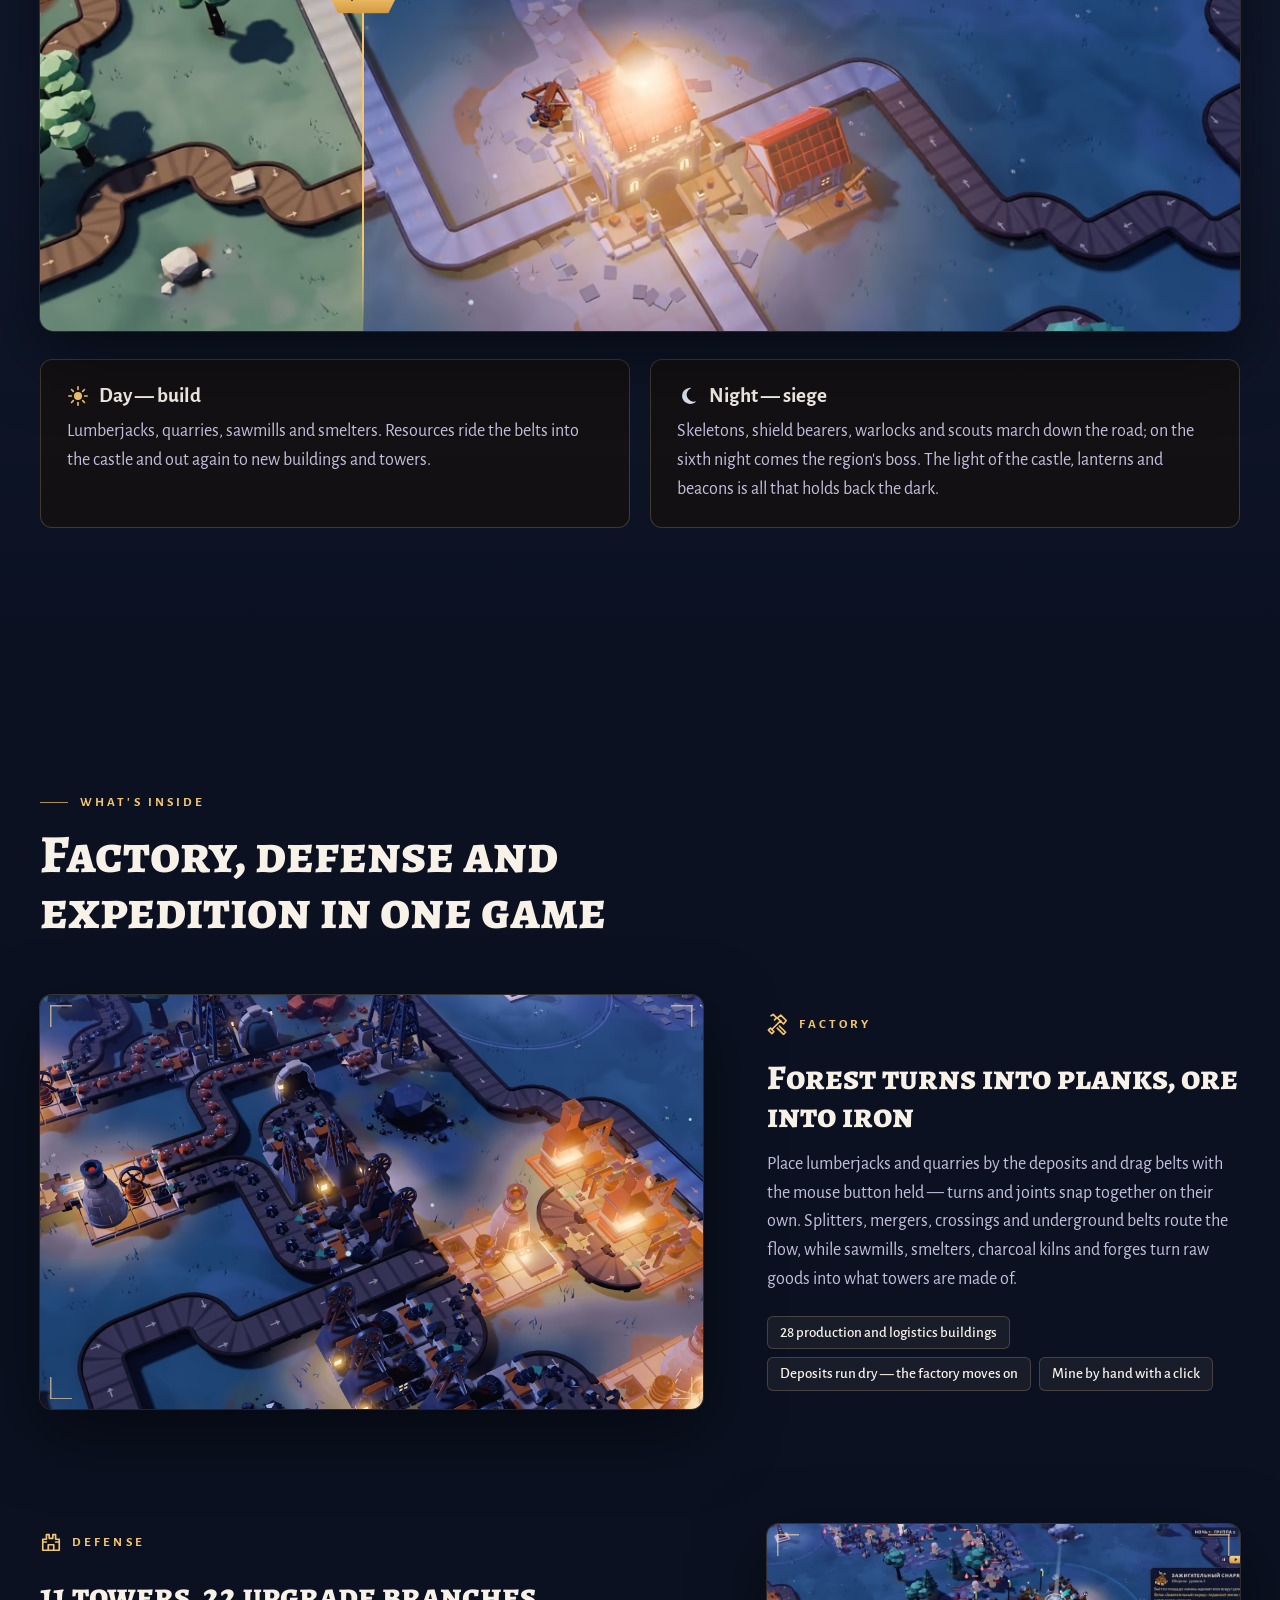
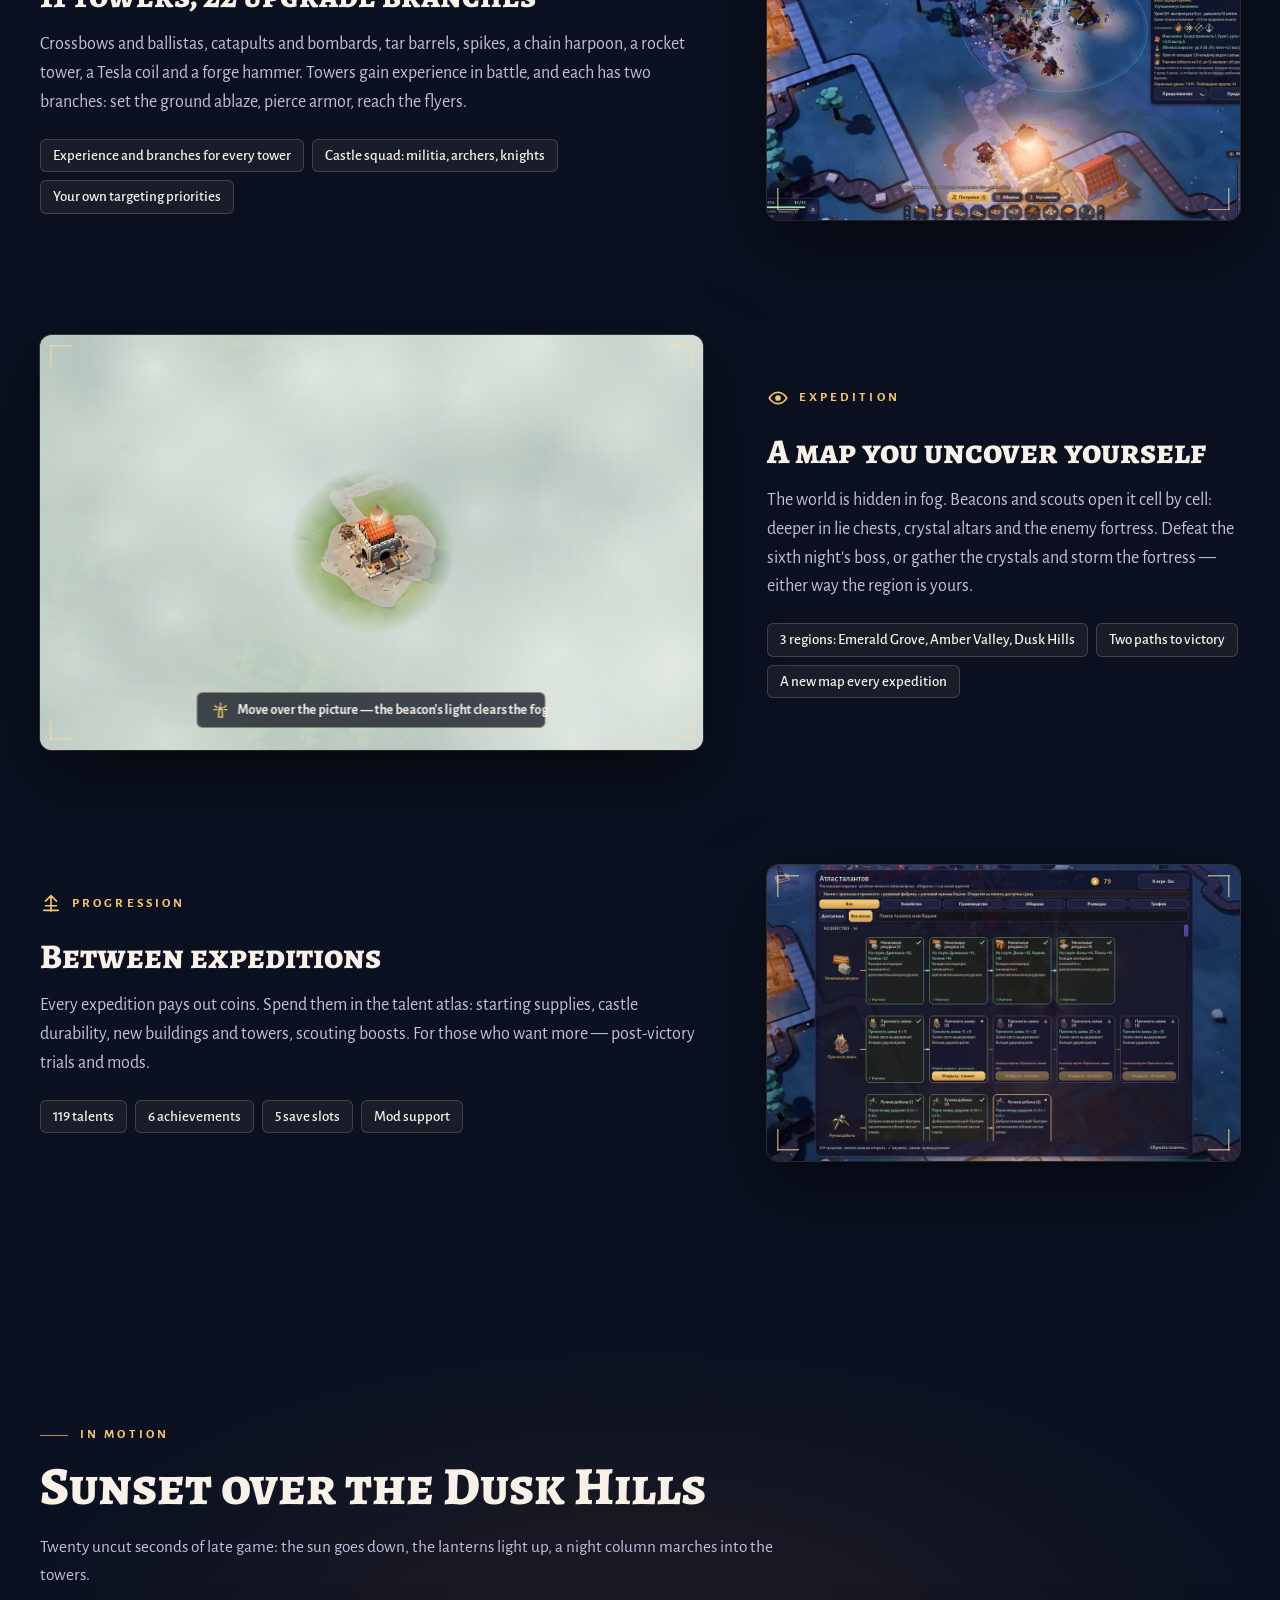
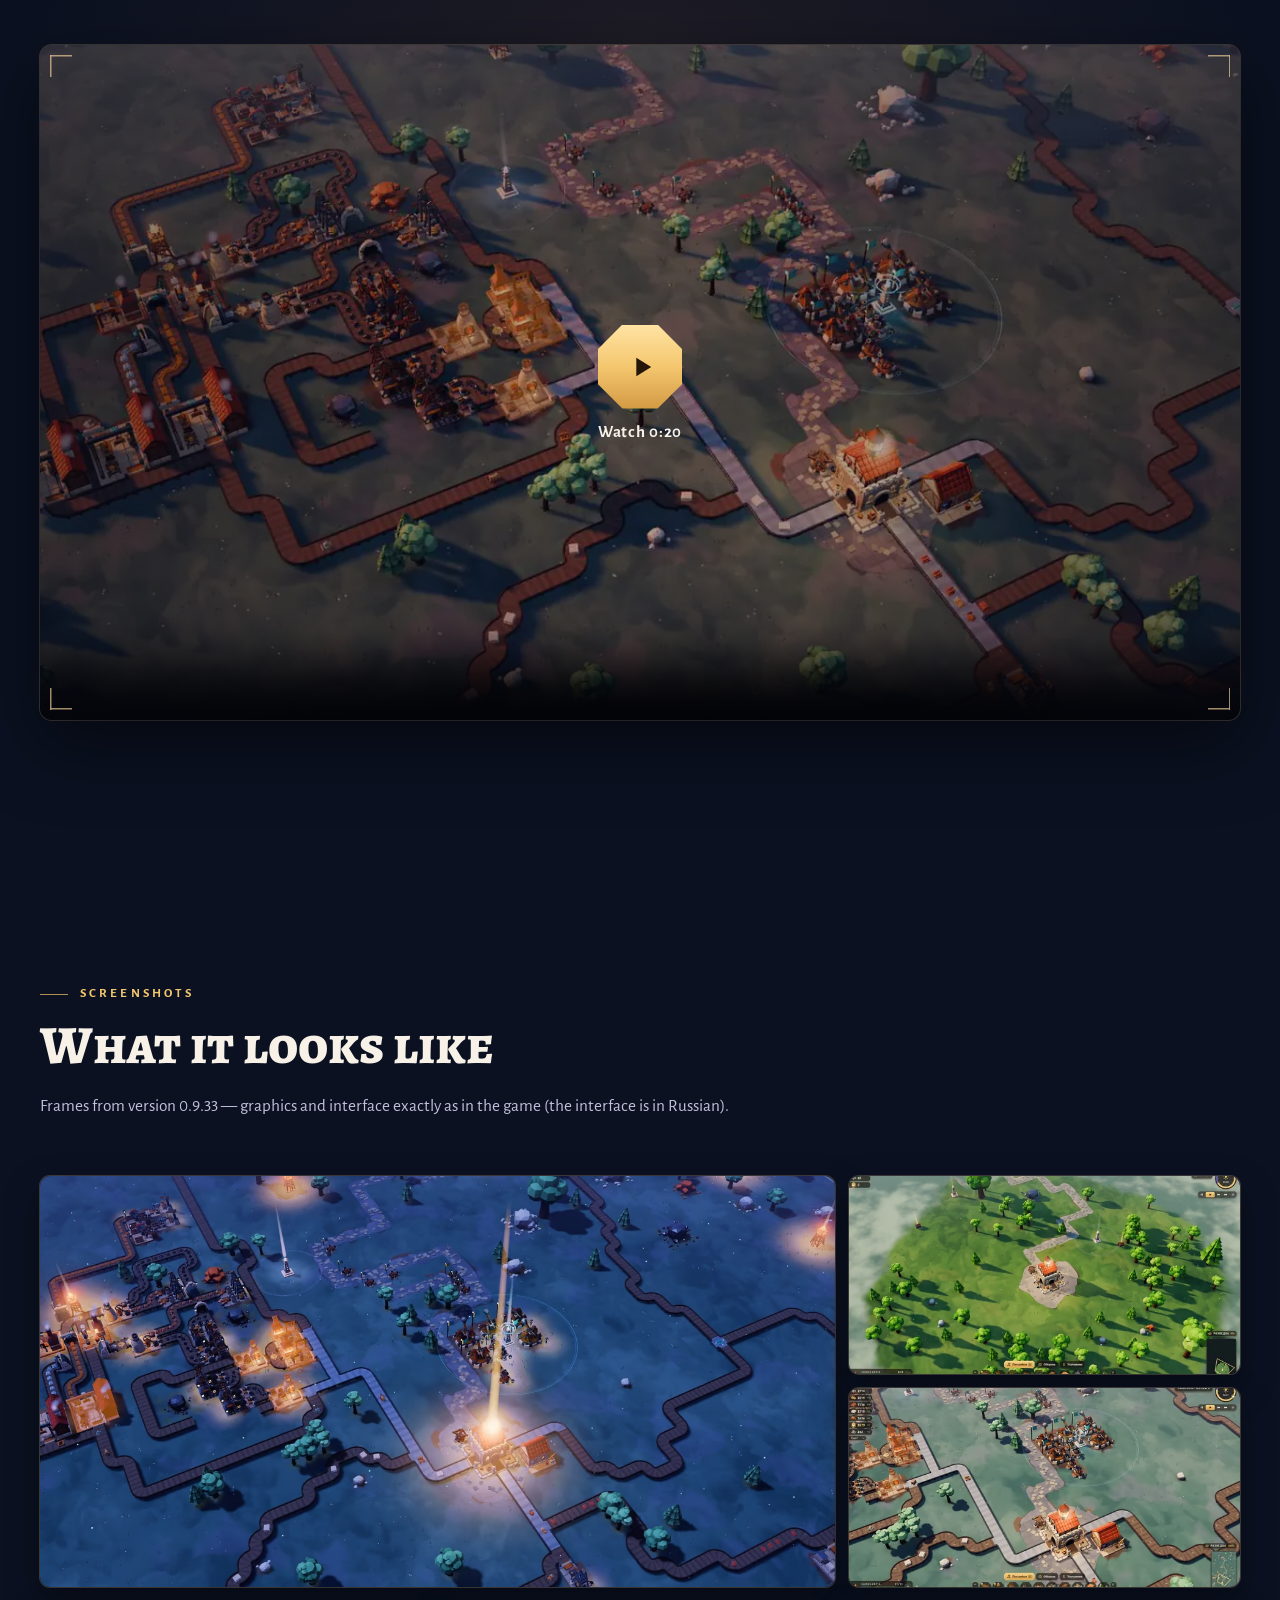
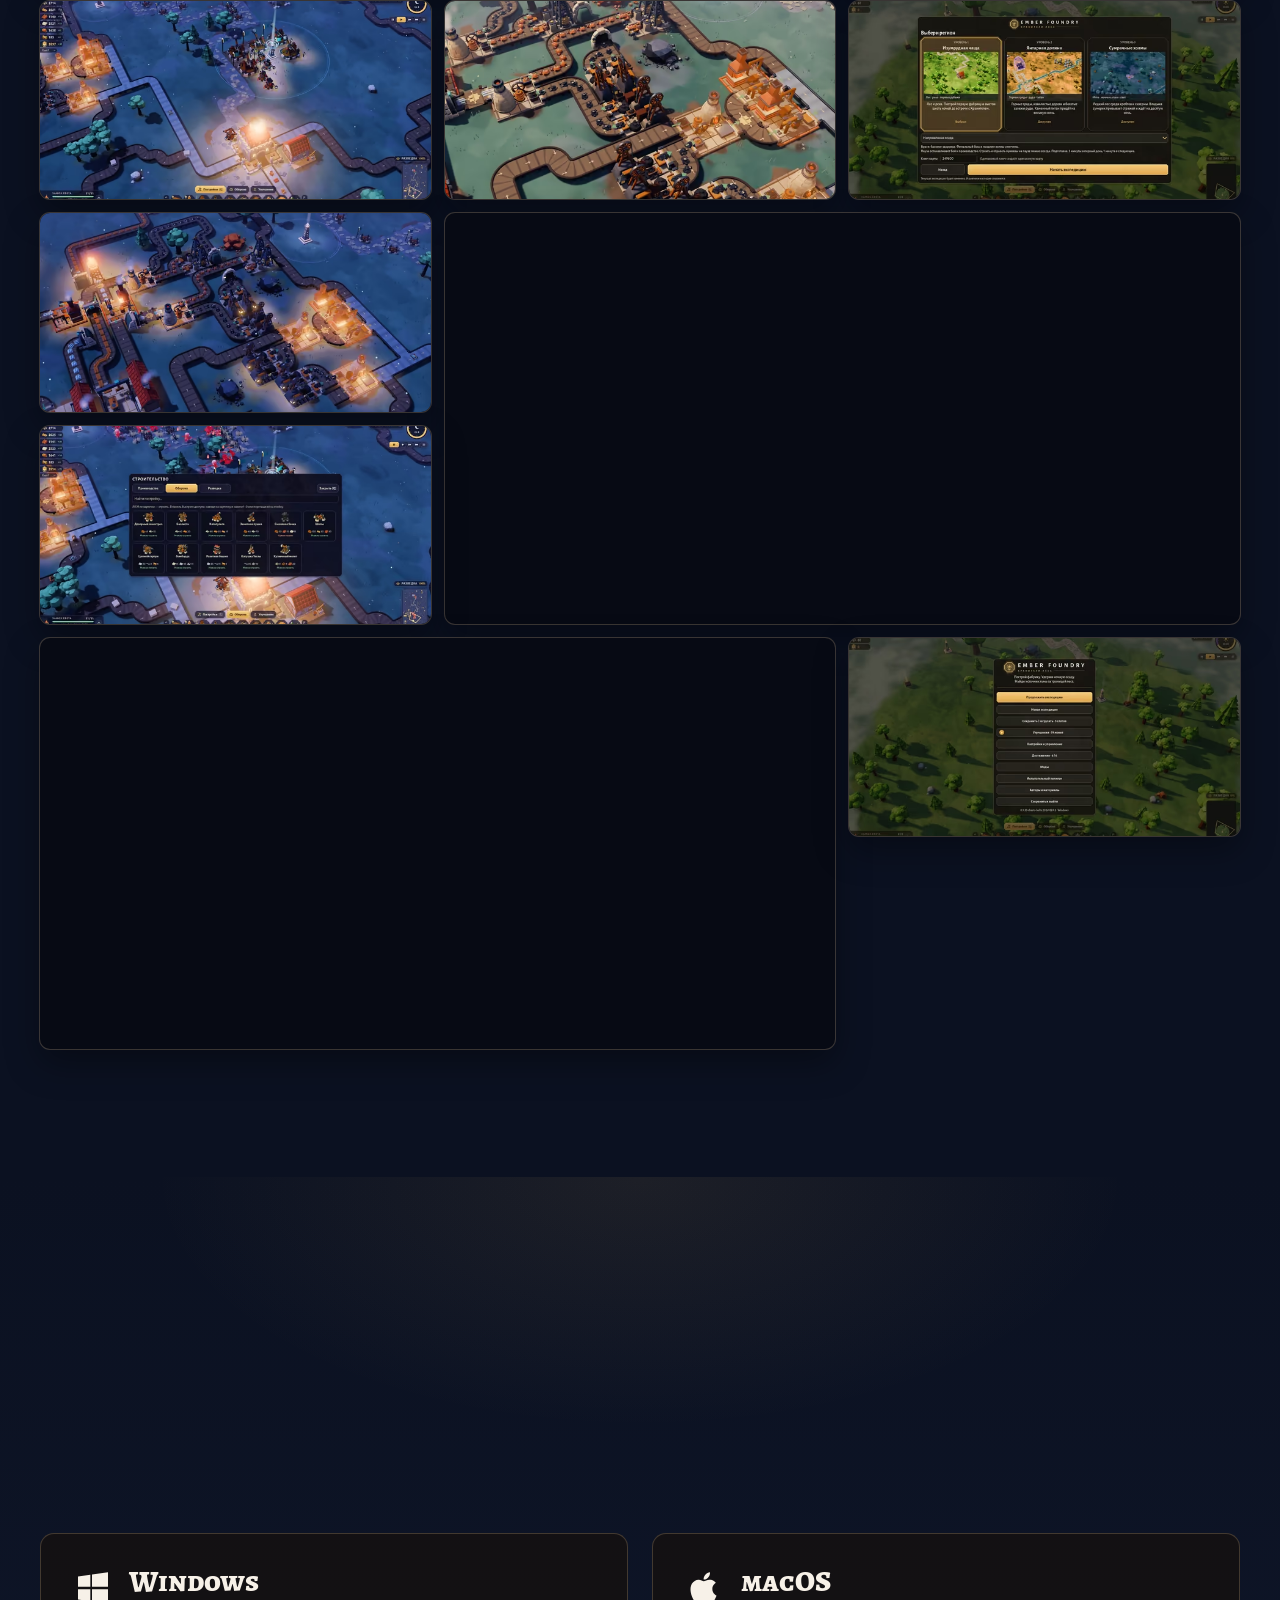
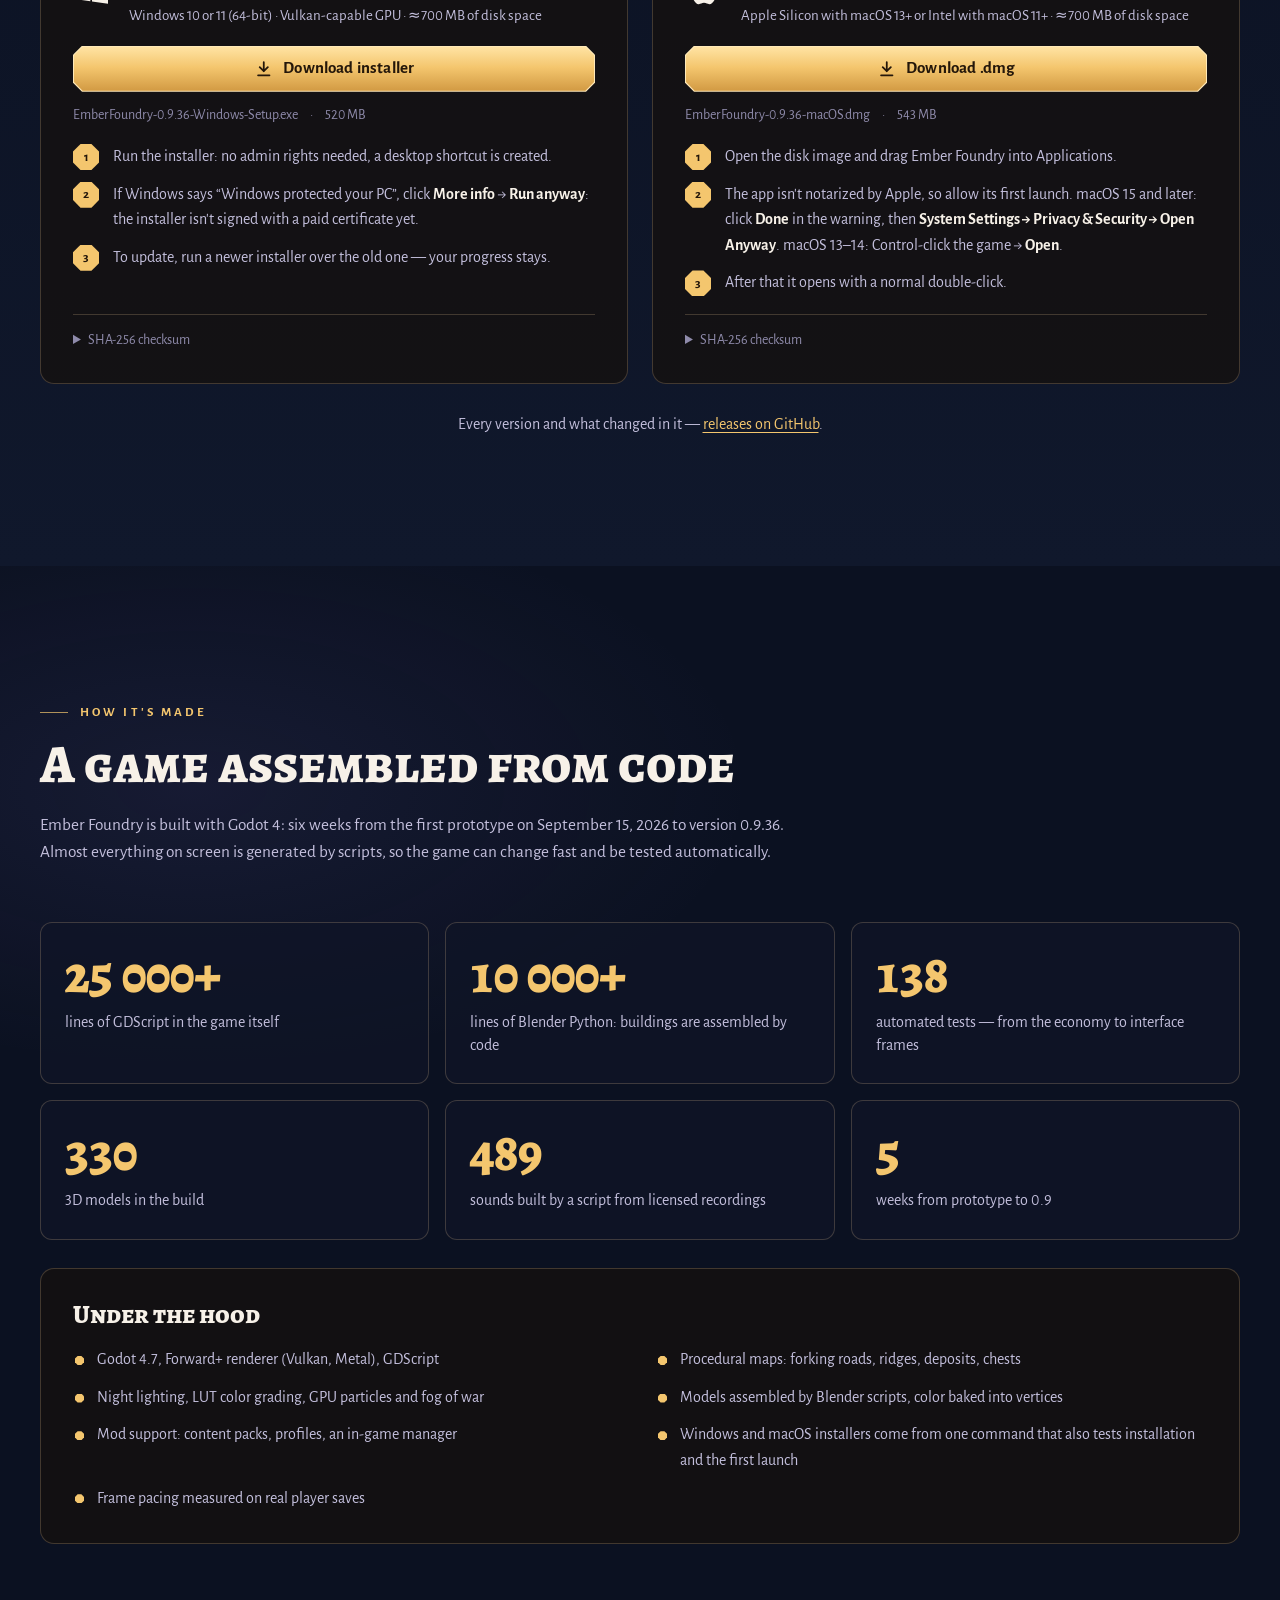
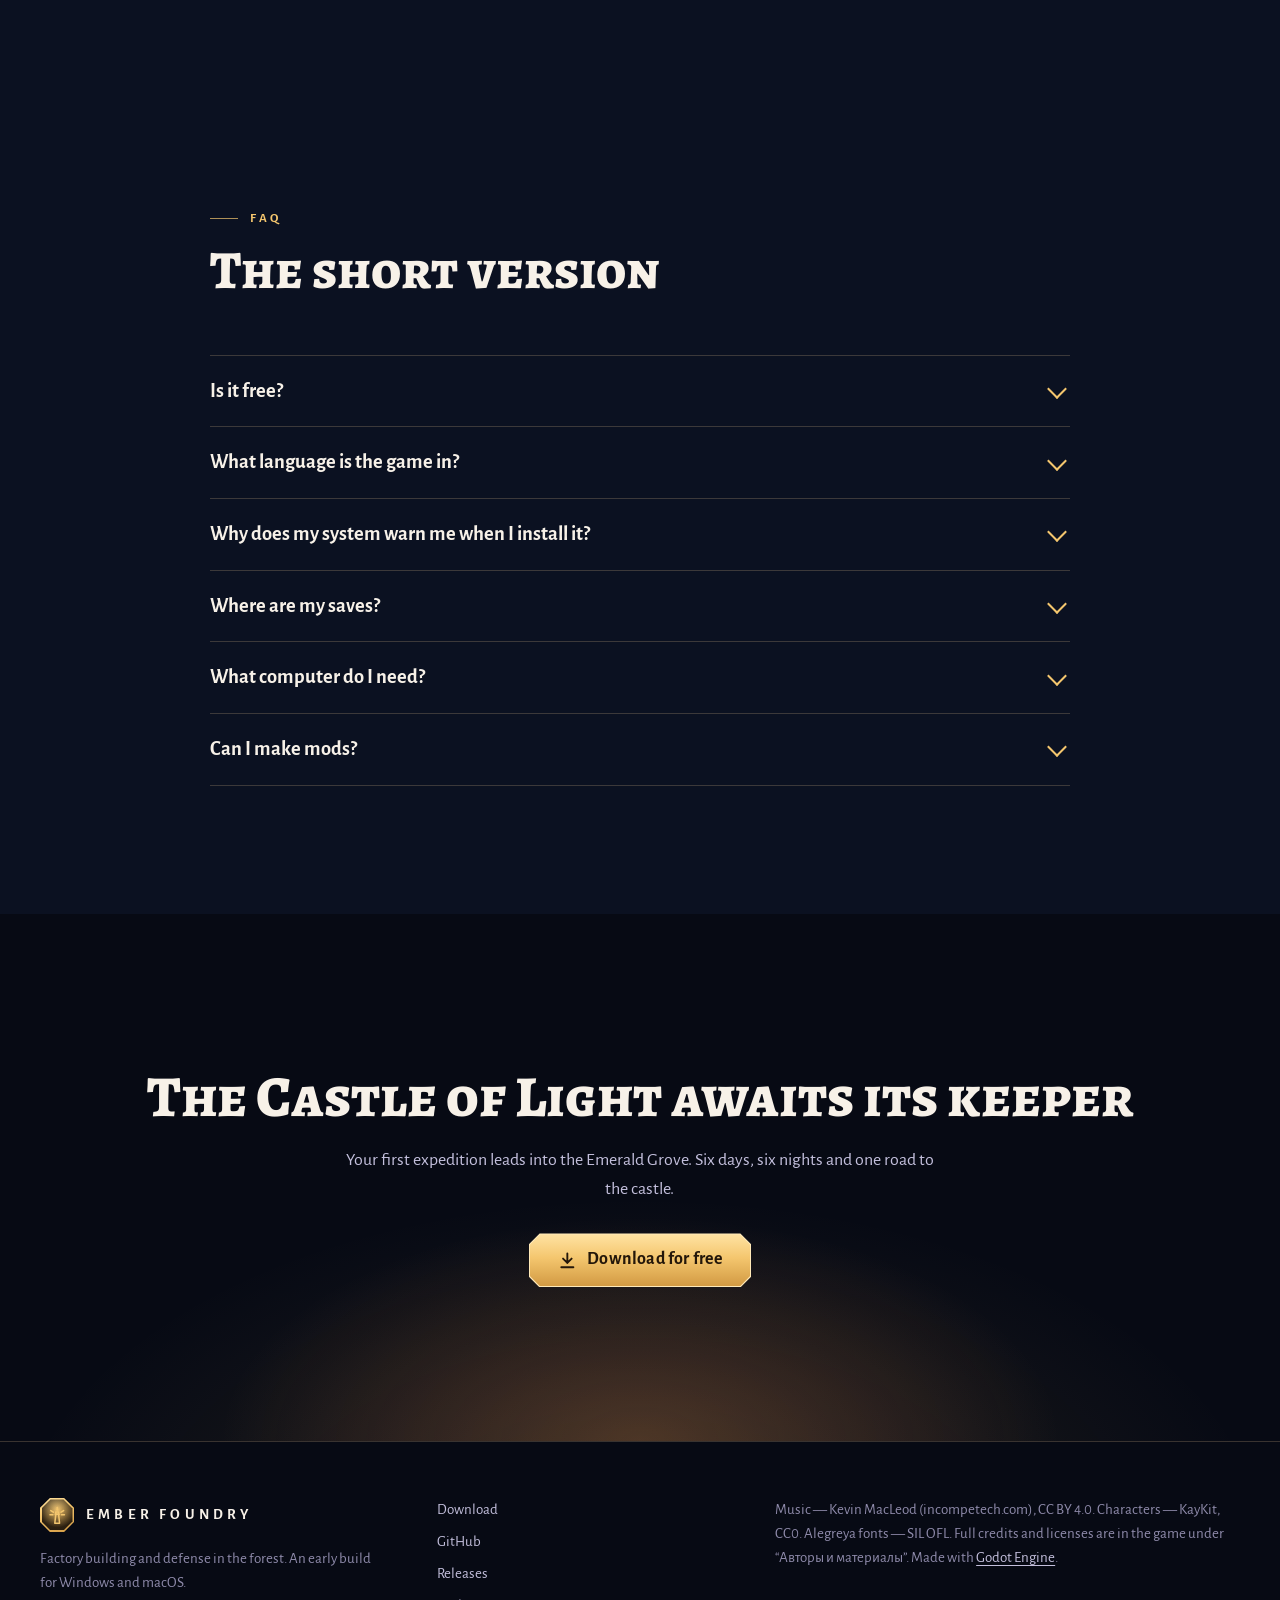
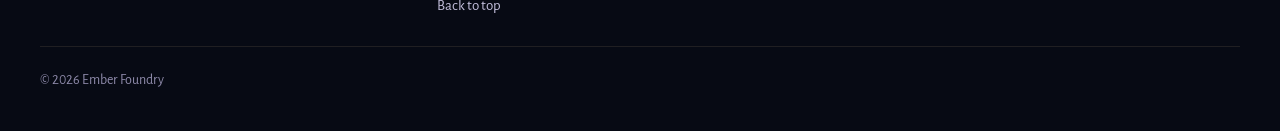
==== commit e7bb1b64: "Release 0.9.36: downloads point at v0.9.36 Co-Authored-By: Claude Opus 5.5 <noreply@anthropic.com>" ====
--- a/index.html
+++ b/index.html
@@ -93,7 +93,7 @@
       </a>
       <a class="btn btn-ghost btn-lg" href="#daynight" data-i18n="cta.look">Посмотреть игру</a>
     </div>
-    <p class="hero-meta" data-release-meta><span data-i18n="meta.early">Ранняя версия</span> <span data-release="version">0.9.35</span><span class="release-date" data-release="date"></span> · <span data-i18n="meta.free">бесплатно, без регистрации</span></p>
+    <p class="hero-meta" data-release-meta><span data-i18n="meta.early">Ранняя версия</span> <span data-release="version">0.9.36</span><span class="release-date" data-release="date"></span> · <span data-i18n="meta.free">бесплатно, без регистрации</span></p>
   </div>
   <button class="video-toggle" type="button" data-video-toggle aria-pressed="false" hidden>
     <svg class="i" viewBox="0 0 24 24" aria-hidden="true"><use href="#i-pause"/></svg><span class="visually-hidden" data-i18n="video.pause">Остановить фоновое видео</span>
@@ -336,7 +336,7 @@
     <header class="section-head reveal">
       <p class="kicker" data-i18n="cr.kicker">Как сделано</p>
       <h2 data-i18n="cr.title">Игра, собранная из кода</h2>
-      <p data-i18n="cr.text">Ember Foundry сделана на Godot 4: от первого прототипа 15 сентября 2026 года до версии 0.9.35 — шесть недель. Почти всё, что видно на экране, собирается скриптами, поэтому игру можно быстро менять и проверять автоматически.</p>
+      <p data-i18n="cr.text">Ember Foundry сделана на Godot 4: от первого прототипа 15 сентября 2026 года до версии 0.9.36 — шесть недель. Почти всё, что видно на экране, собирается скриптами, поэтому игру можно быстро менять и проверять автоматически.</p>
     </header>
     <ul class="stats">
       <li class="stat reveal"><b data-count="25000" data-suffix="+">25 000</b><span data-i18n="cr.s1">строк GDScript в самой игре</span></li>
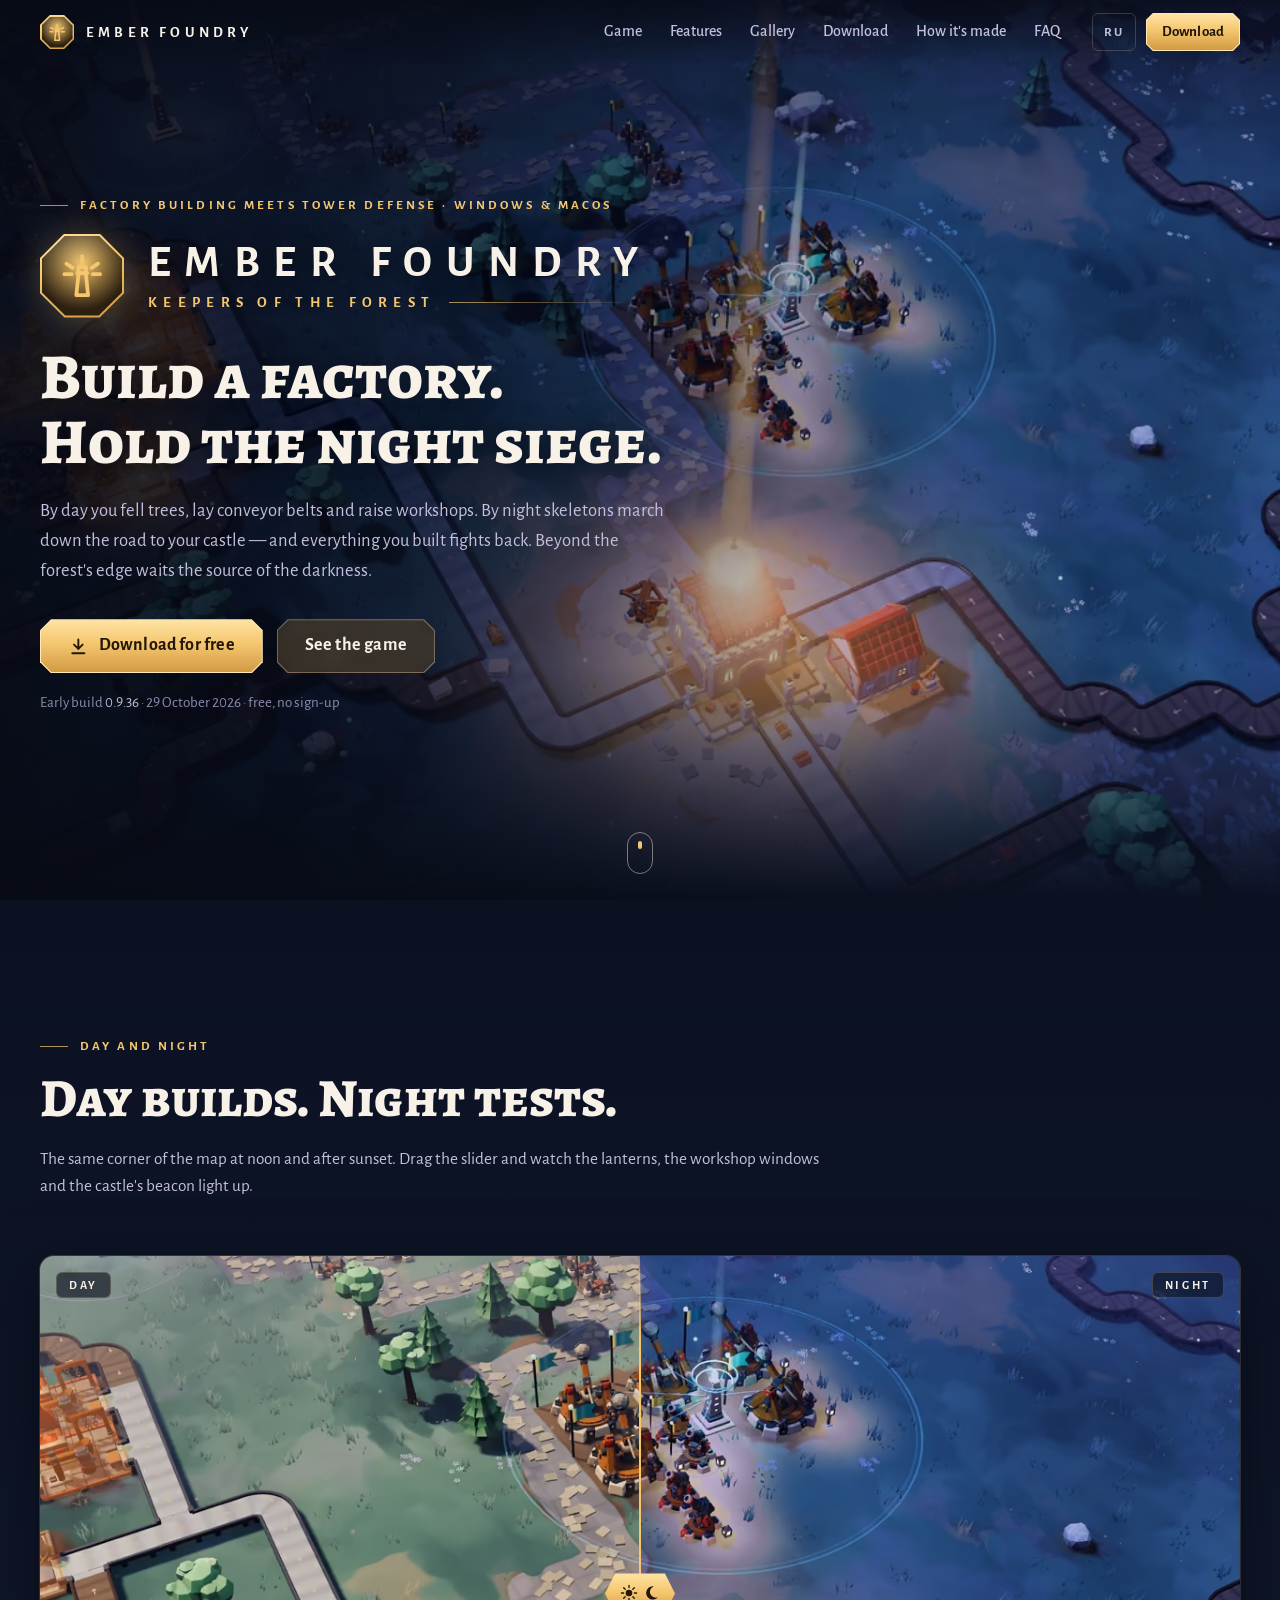
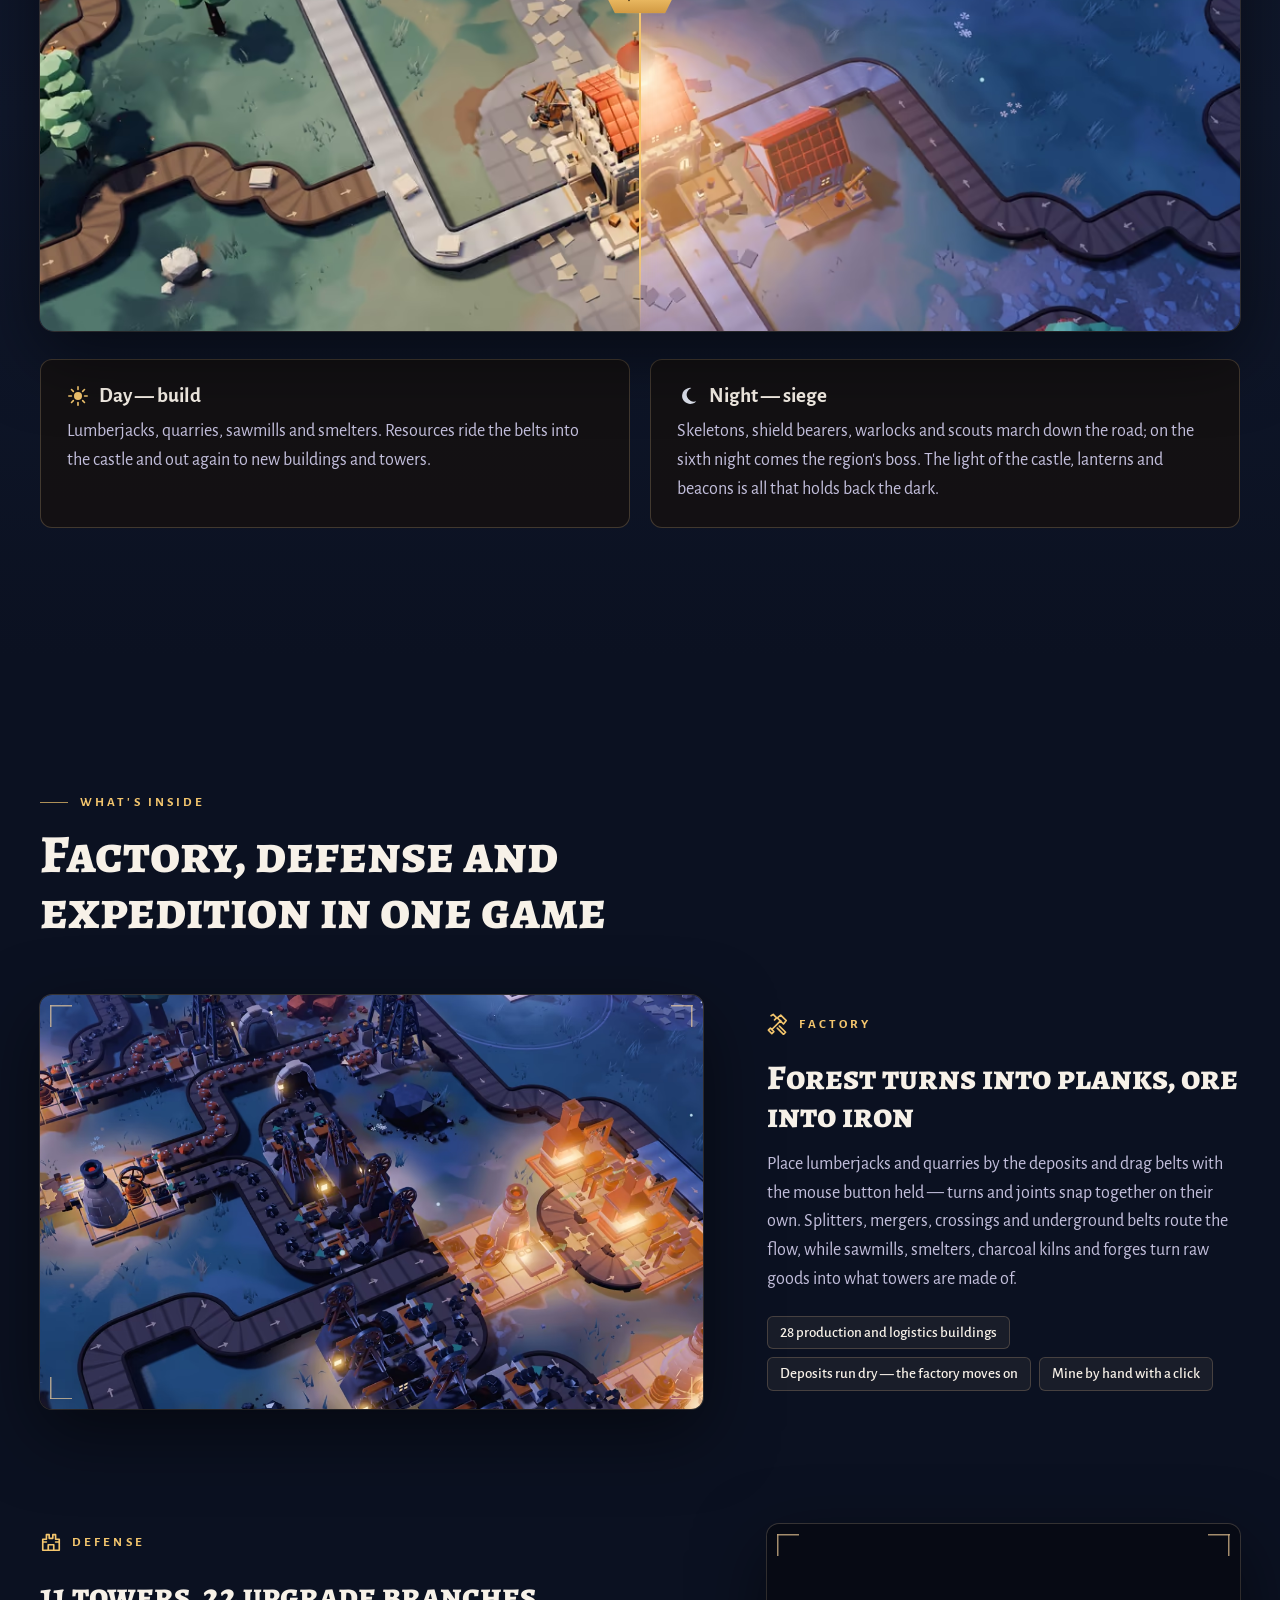
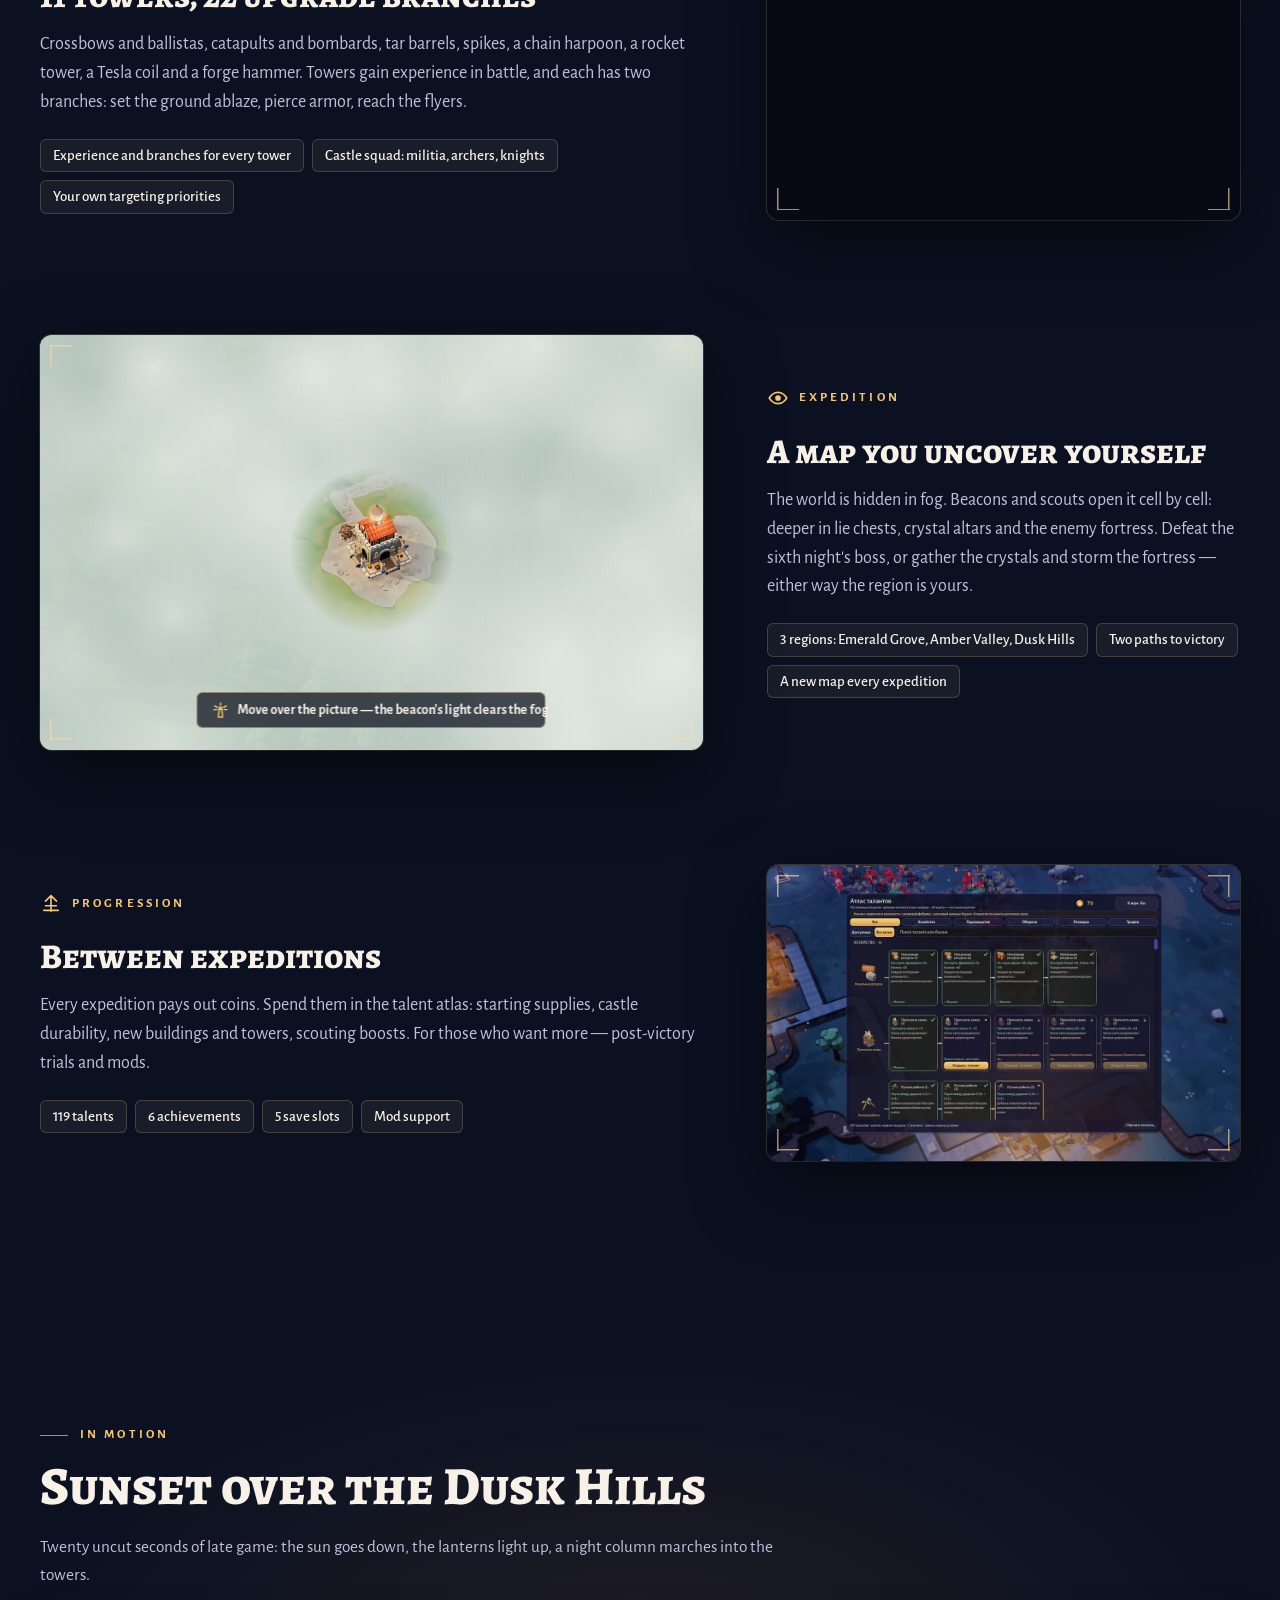
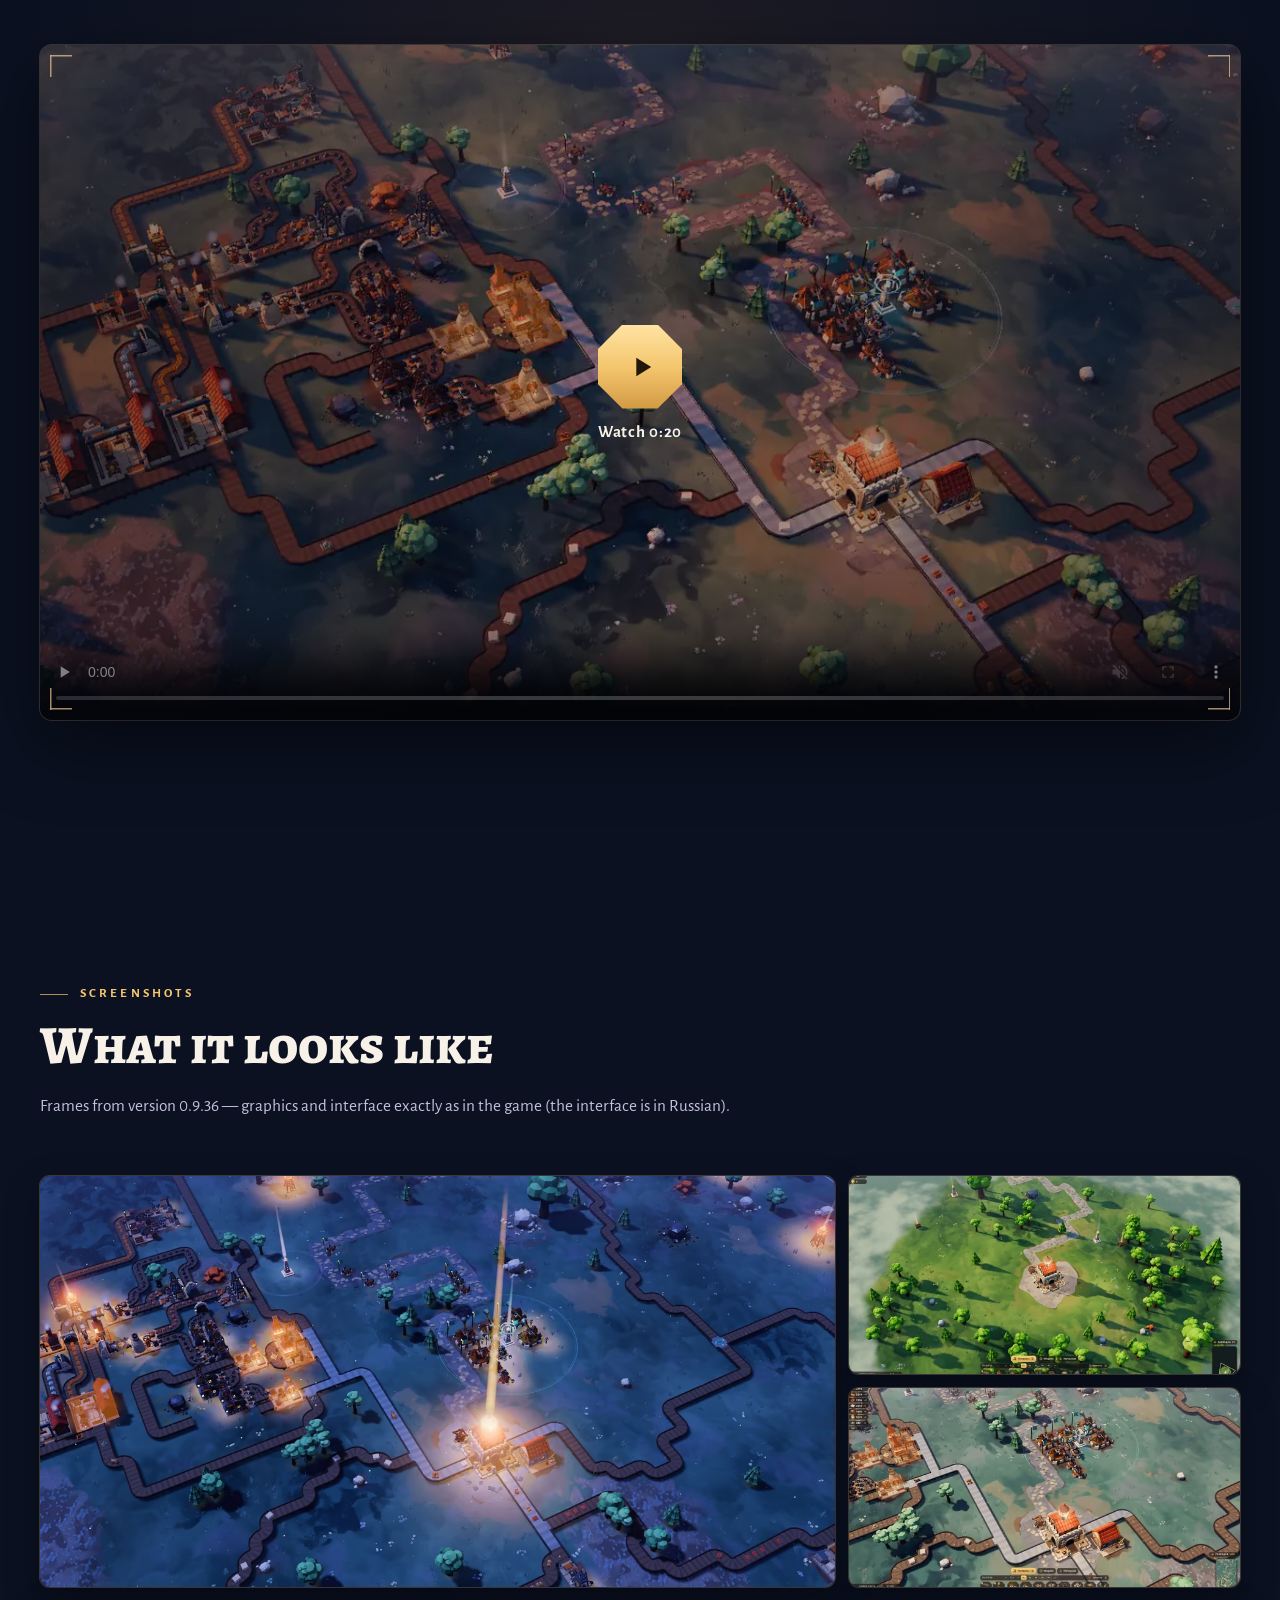
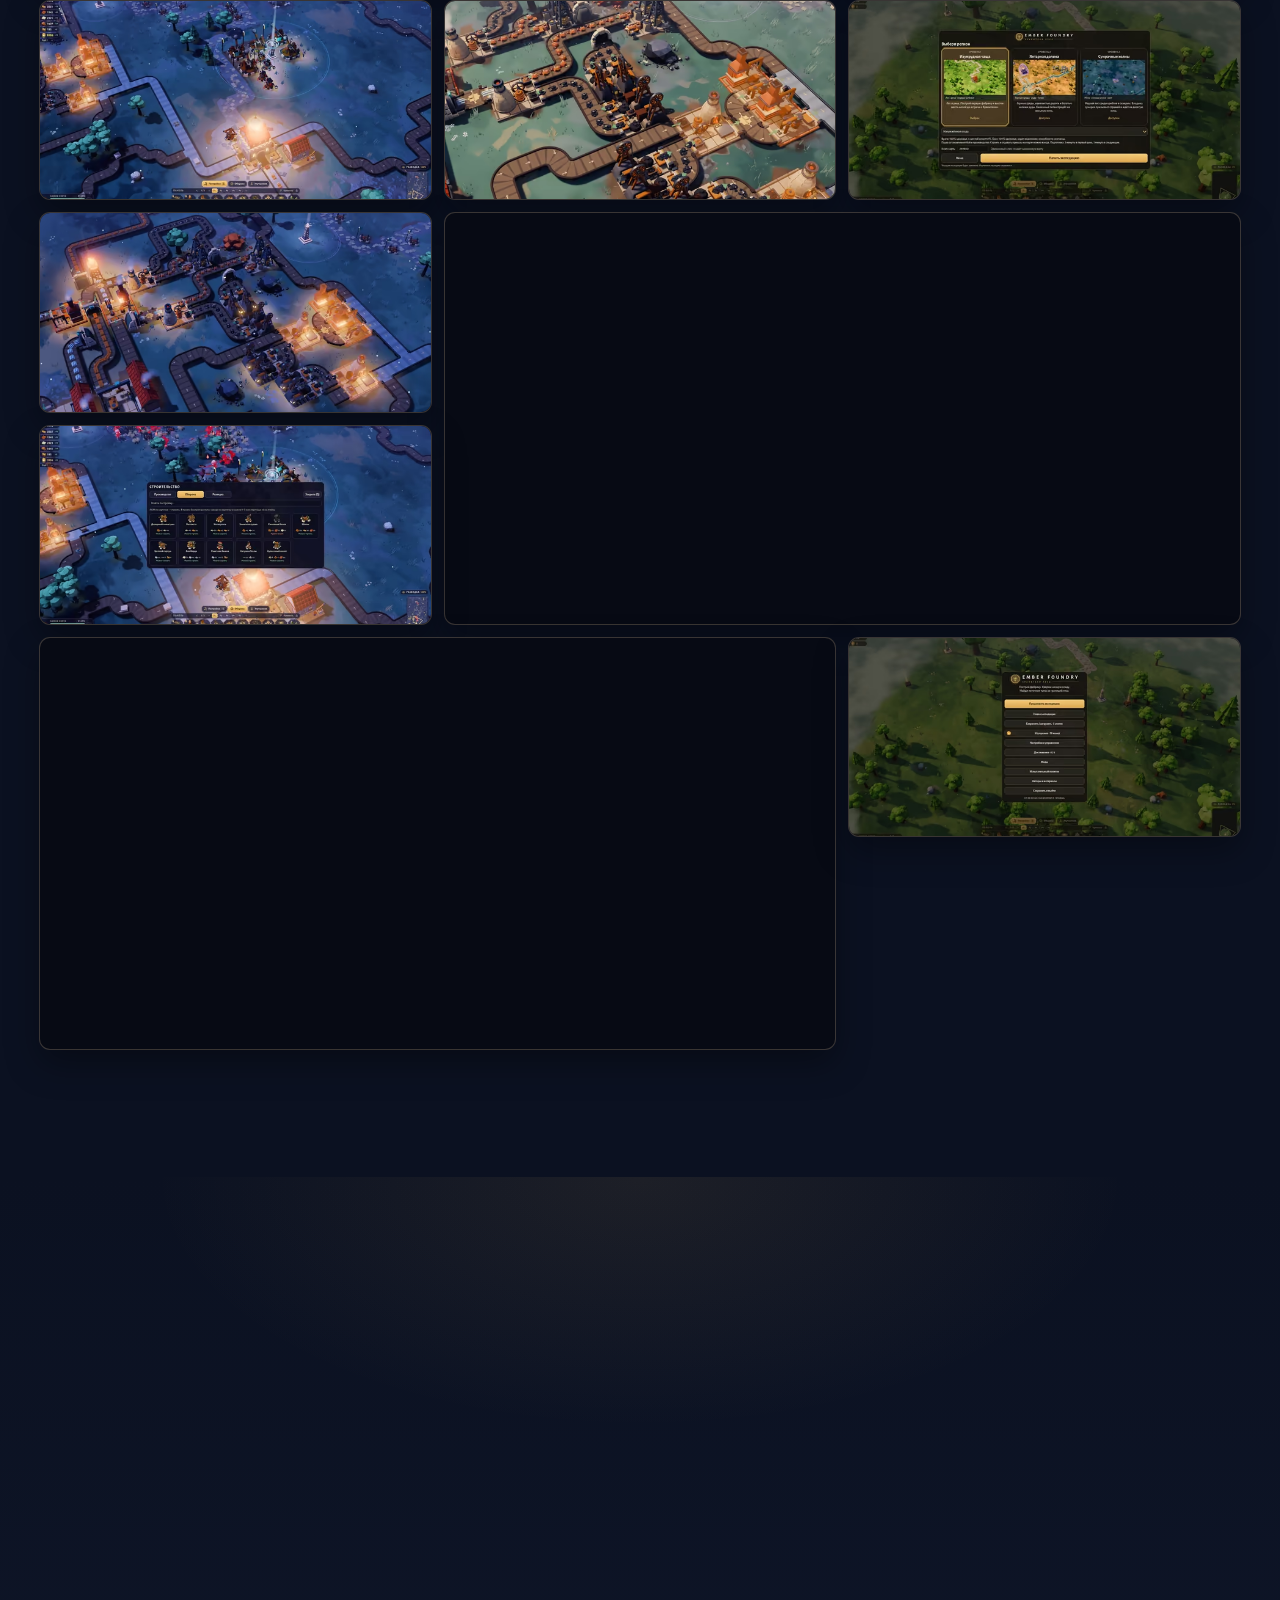
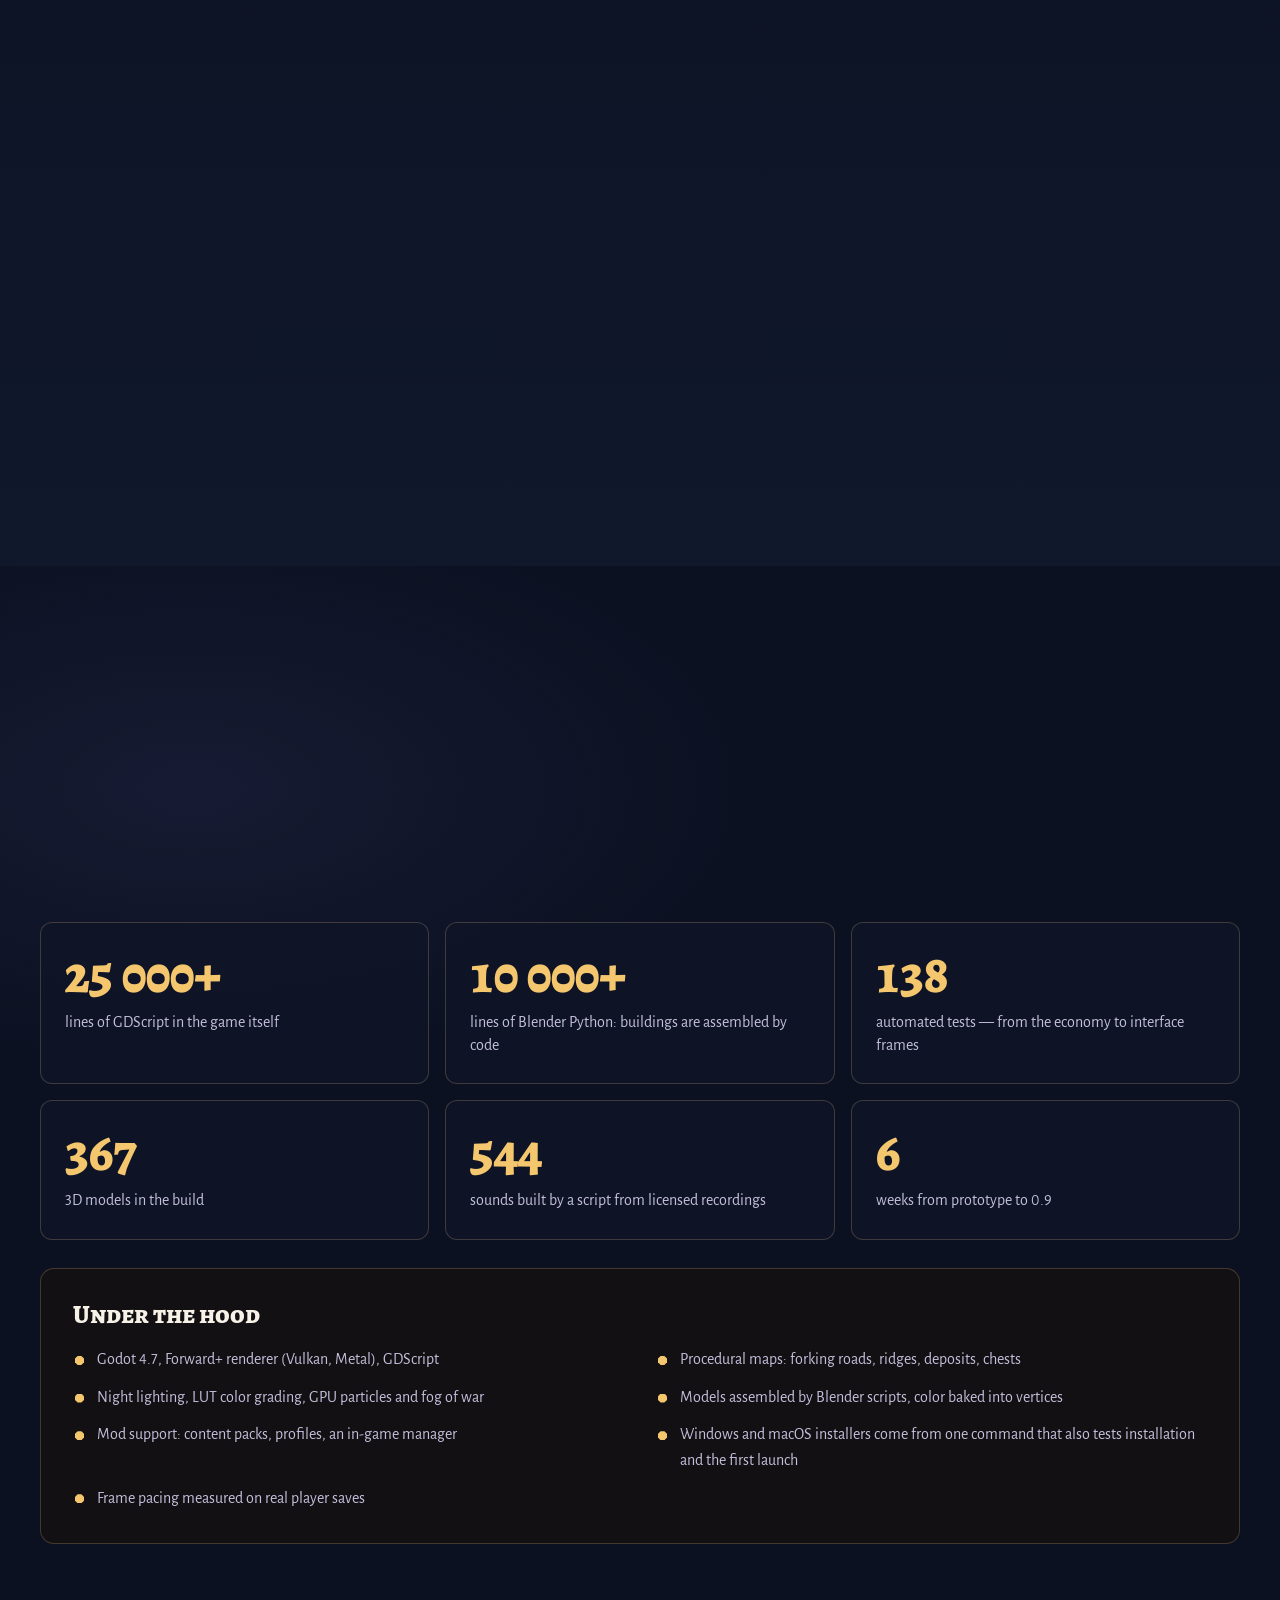
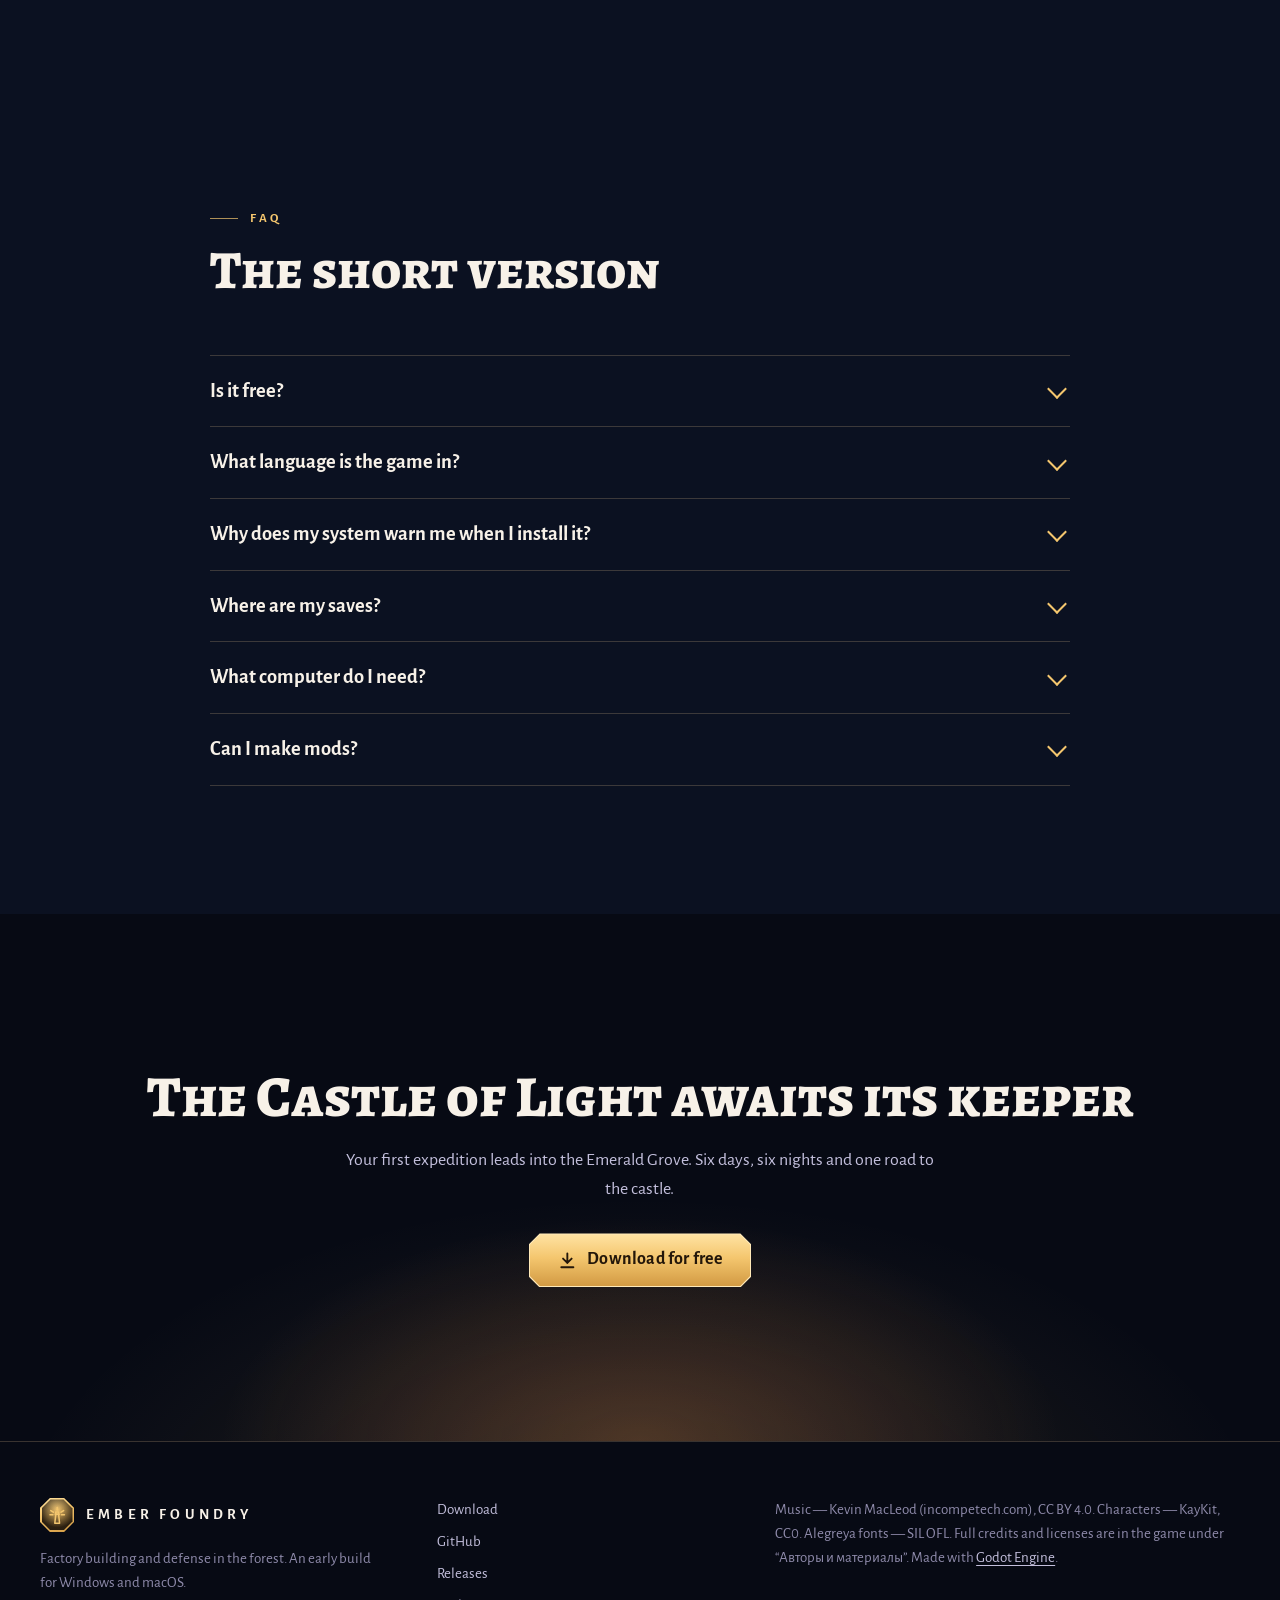
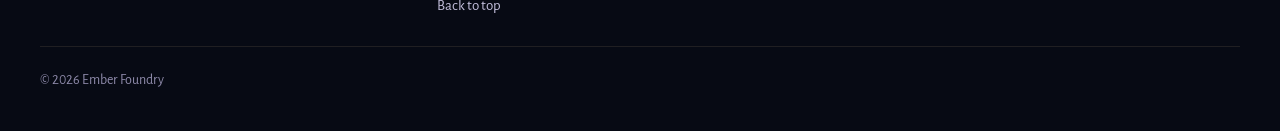
==== commit cdc7e8ec: "Shots and clips from 0.9.36: the new ground, river, mountains and grass Every picture, both clips wi" ====
--- a/index.html
+++ b/index.html
@@ -257,7 +257,7 @@
     <header class="section-head reveal">
       <p class="kicker" data-i18n="gal.kicker">Скриншоты</p>
       <h2 data-i18n="gal.title">Как это выглядит</h2>
-      <p data-i18n="gal.text">Кадры из версии 0.9.33: графика и интерфейс такие же, как в игре.</p>
+      <p data-i18n="gal.text">Кадры из версии 0.9.36: графика и интерфейс такие же, как в игре.</p>
     </header>
     <ul class="shots" data-gallery>
       <li class="shot shot-wide reveal"><button type="button" data-full="night-wide" data-i18n-caption="g.night-wide" data-caption="Ночь над поздней фабрикой: лучи замка и маяков"><picture><source type="image/avif" srcset="assets/img/night-wide-640.avif 640w, assets/img/night-wide-1280.avif 1280w" sizes="(min-width: 960px) 66vw, 100vw"><source type="image/webp" srcset="assets/img/night-wide-640.webp 640w, assets/img/night-wide-1280.webp 1280w" sizes="(min-width: 960px) 66vw, 100vw"><img src="assets/img/night-wide-1280.jpg" width="1920" height="1080" loading="lazy" decoding="async" alt="Ночь над поздней фабрикой" data-i18n-alt="g.night-wide.alt"></picture></button></li>
